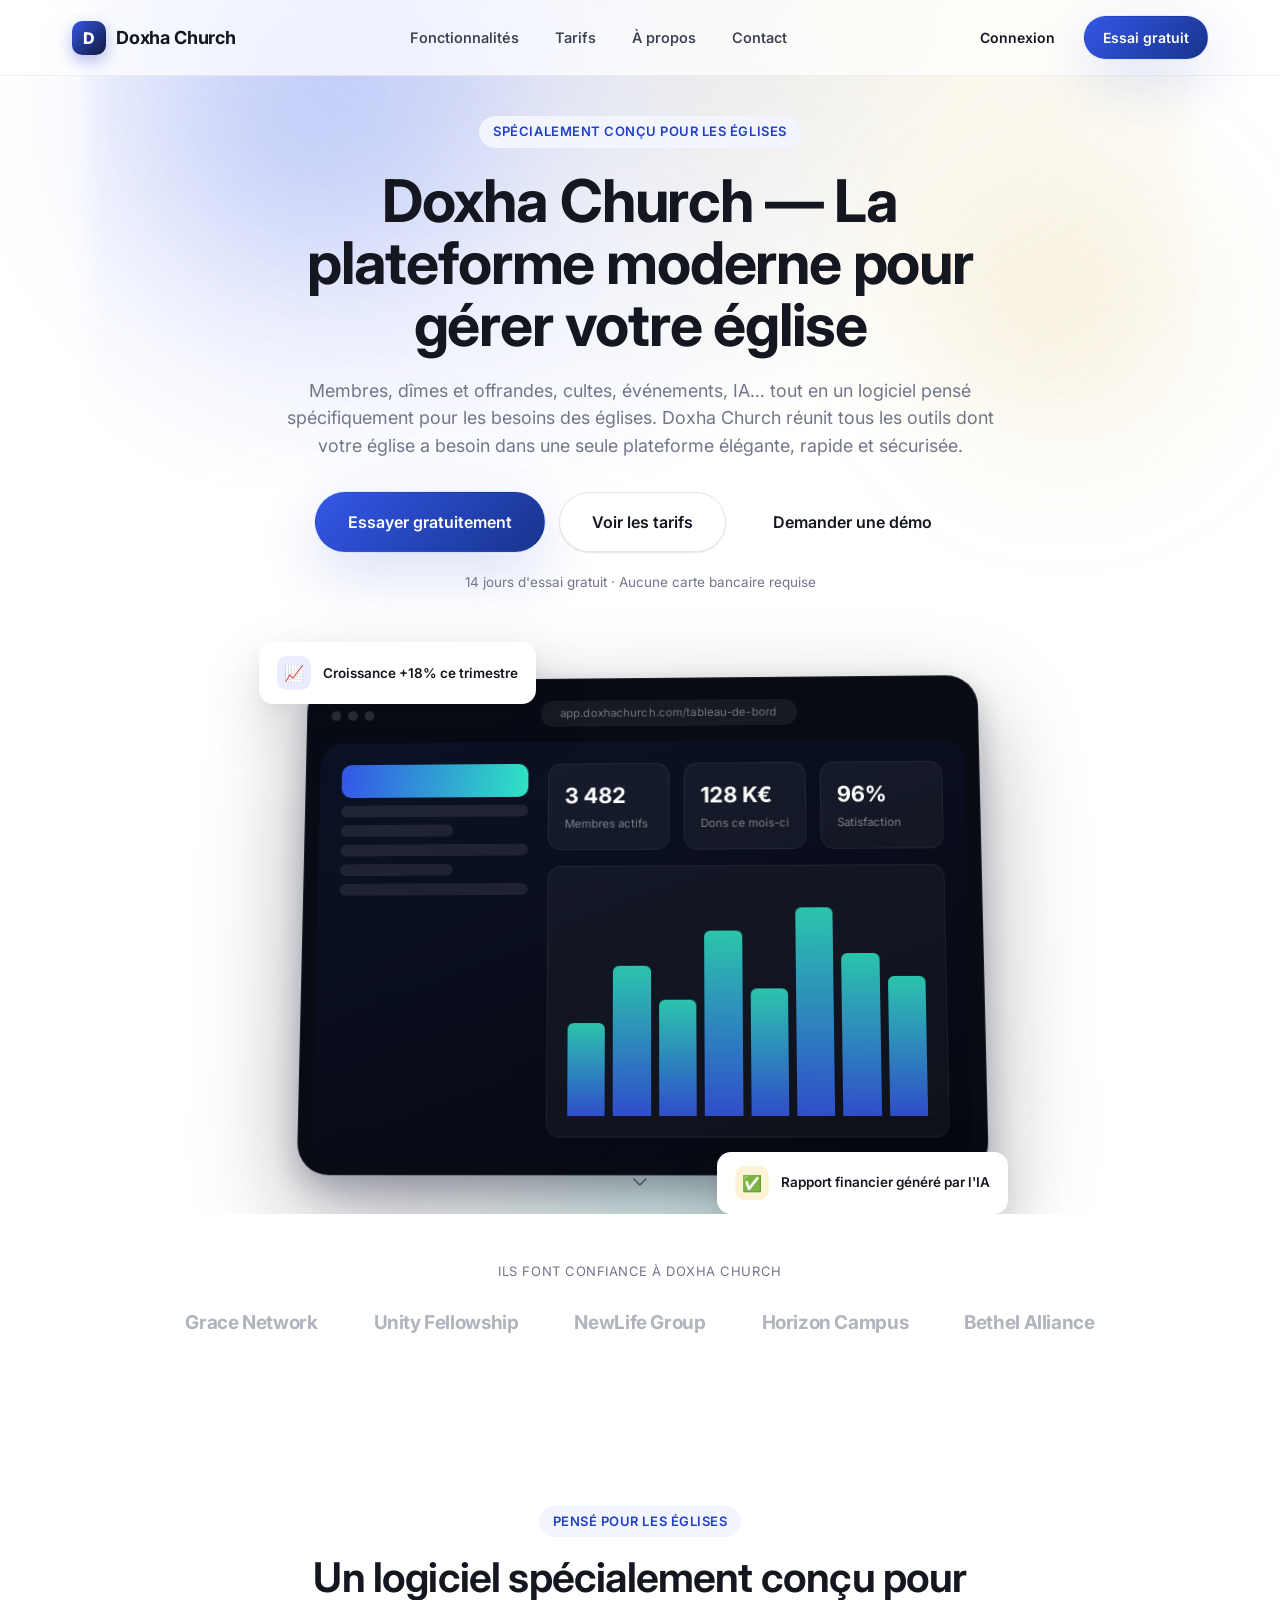
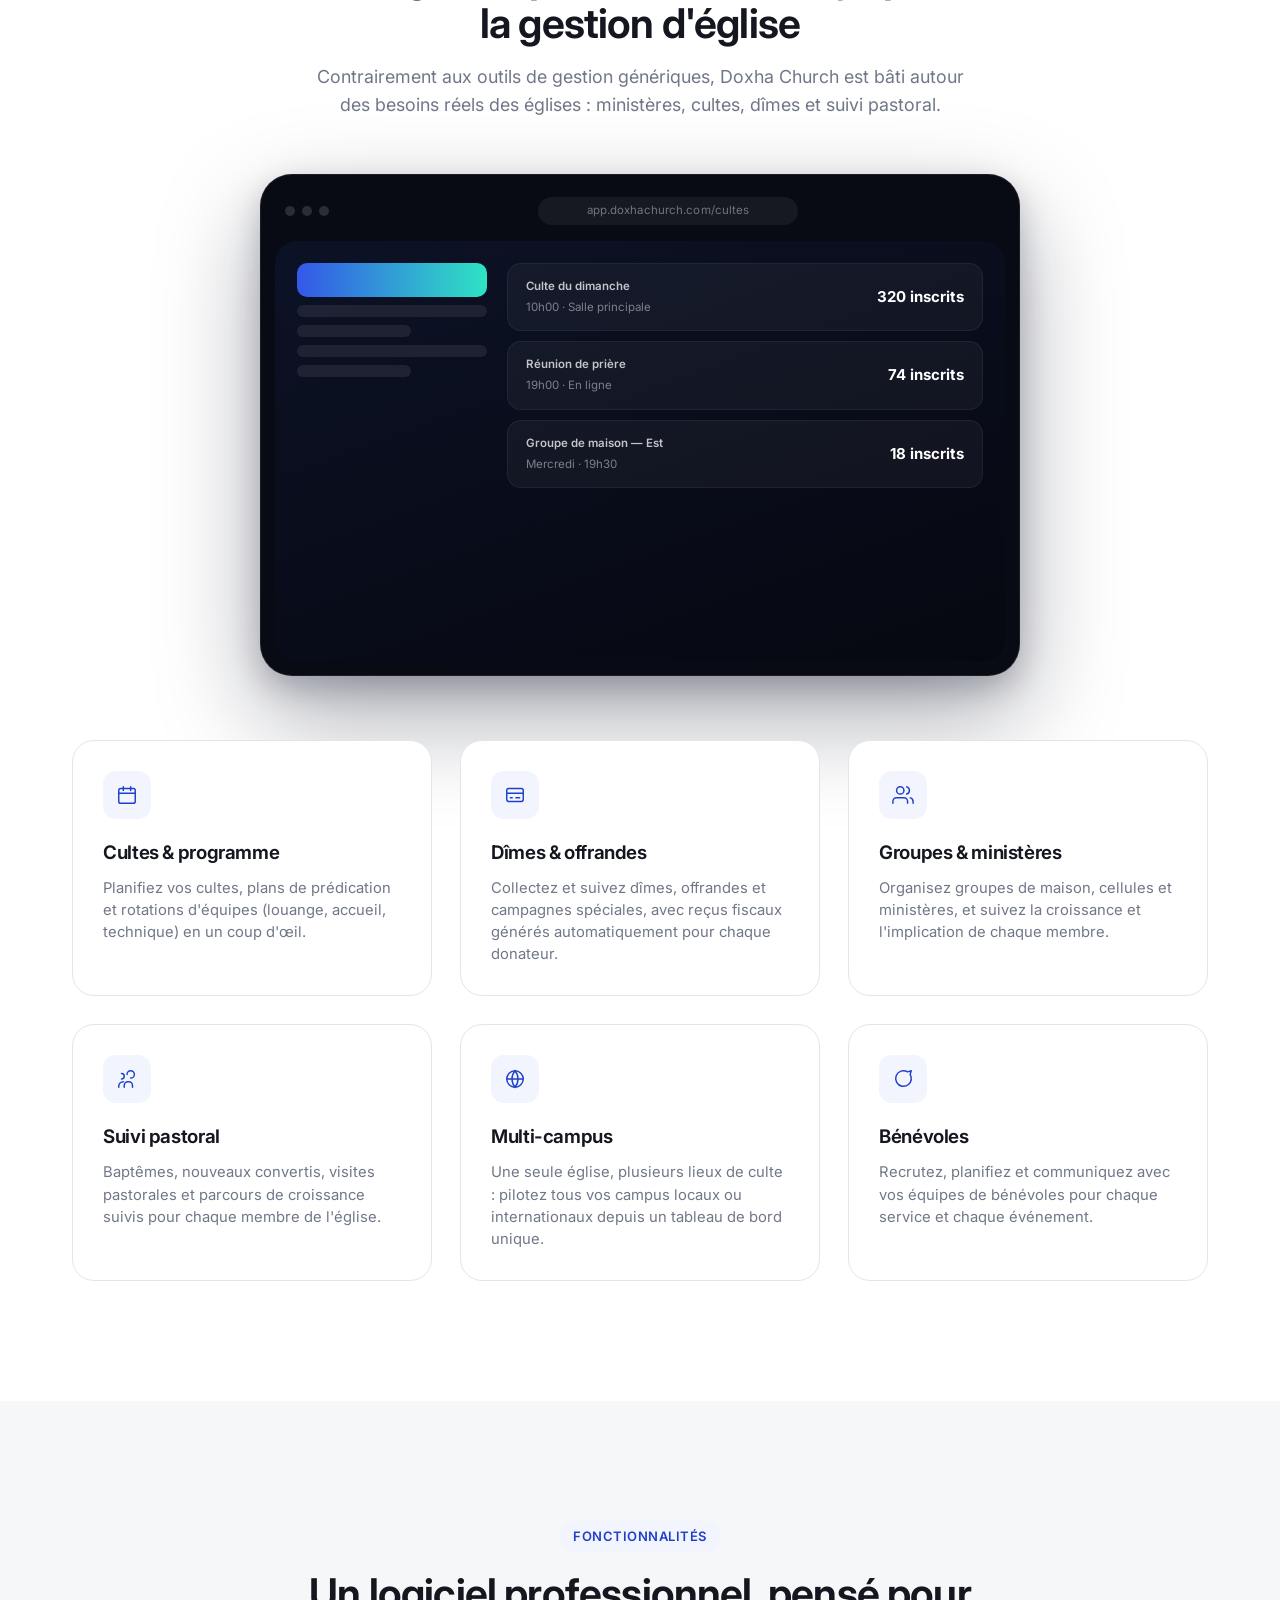
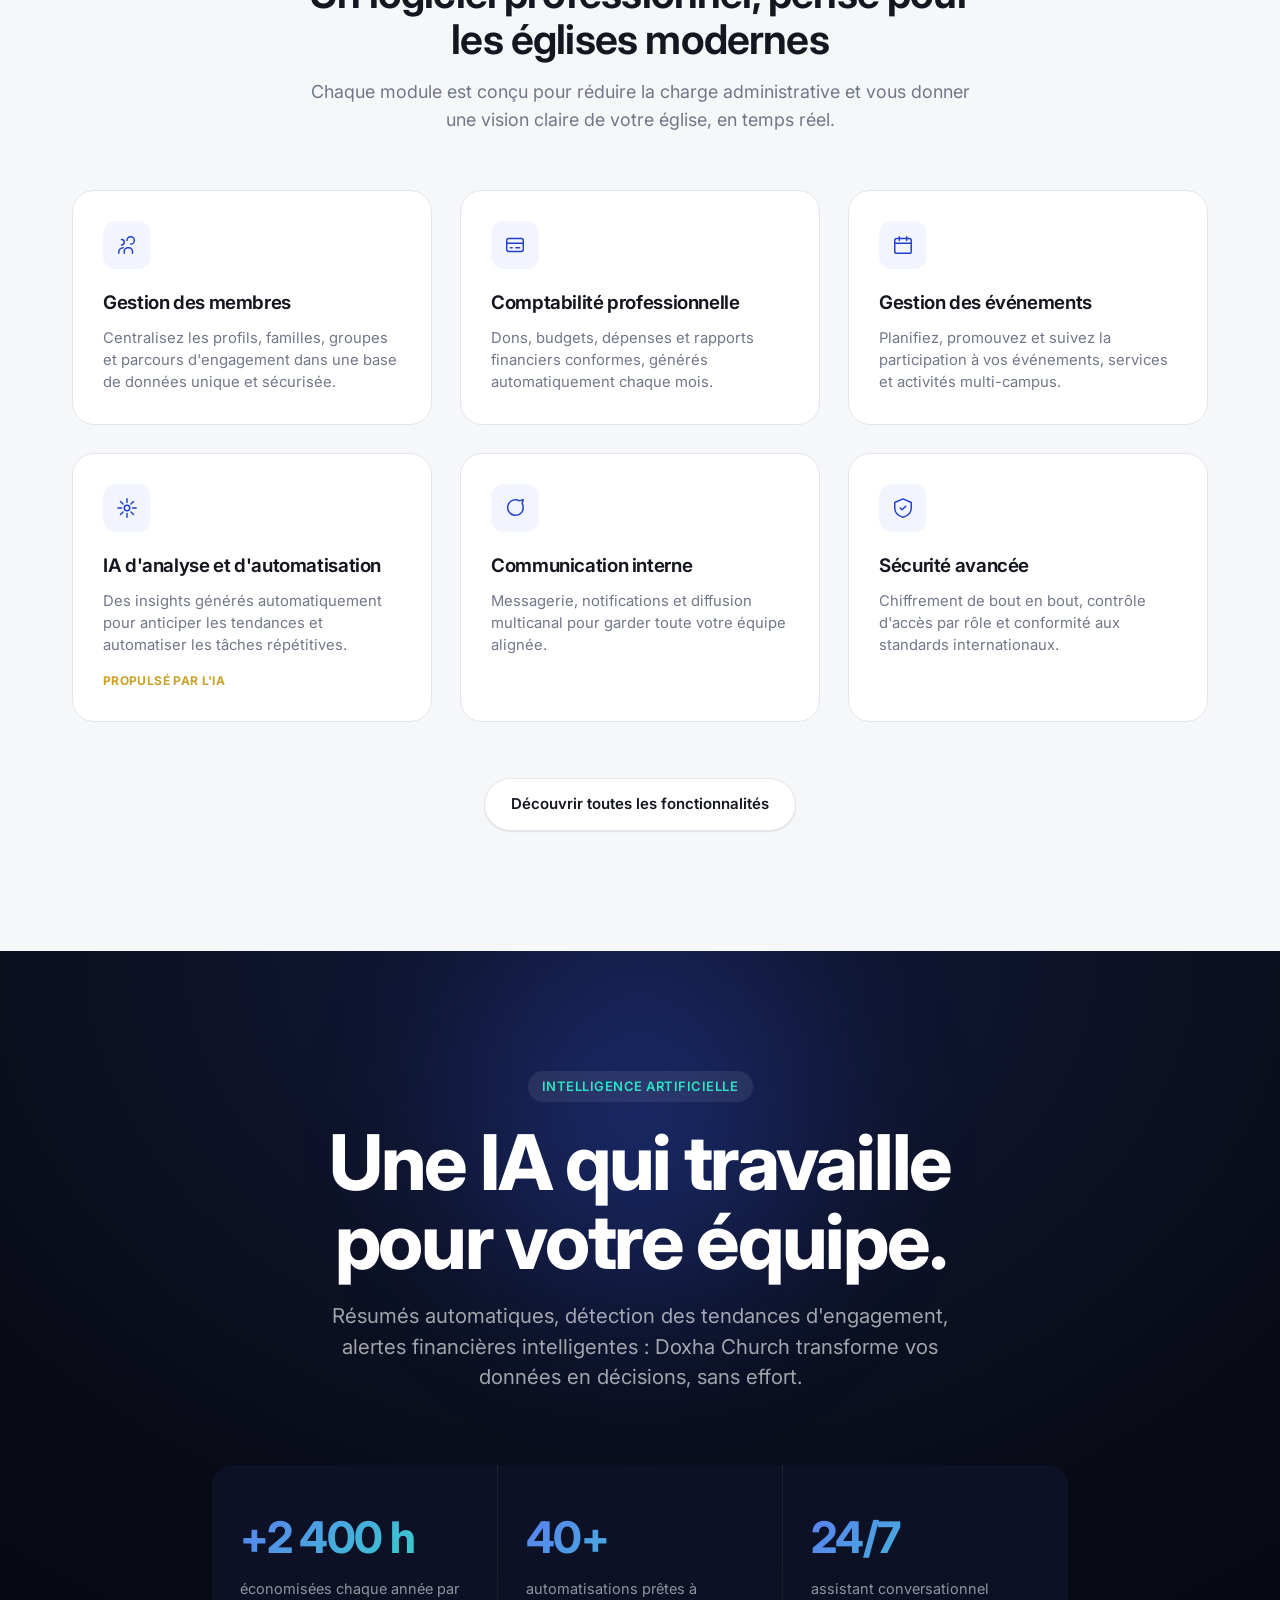
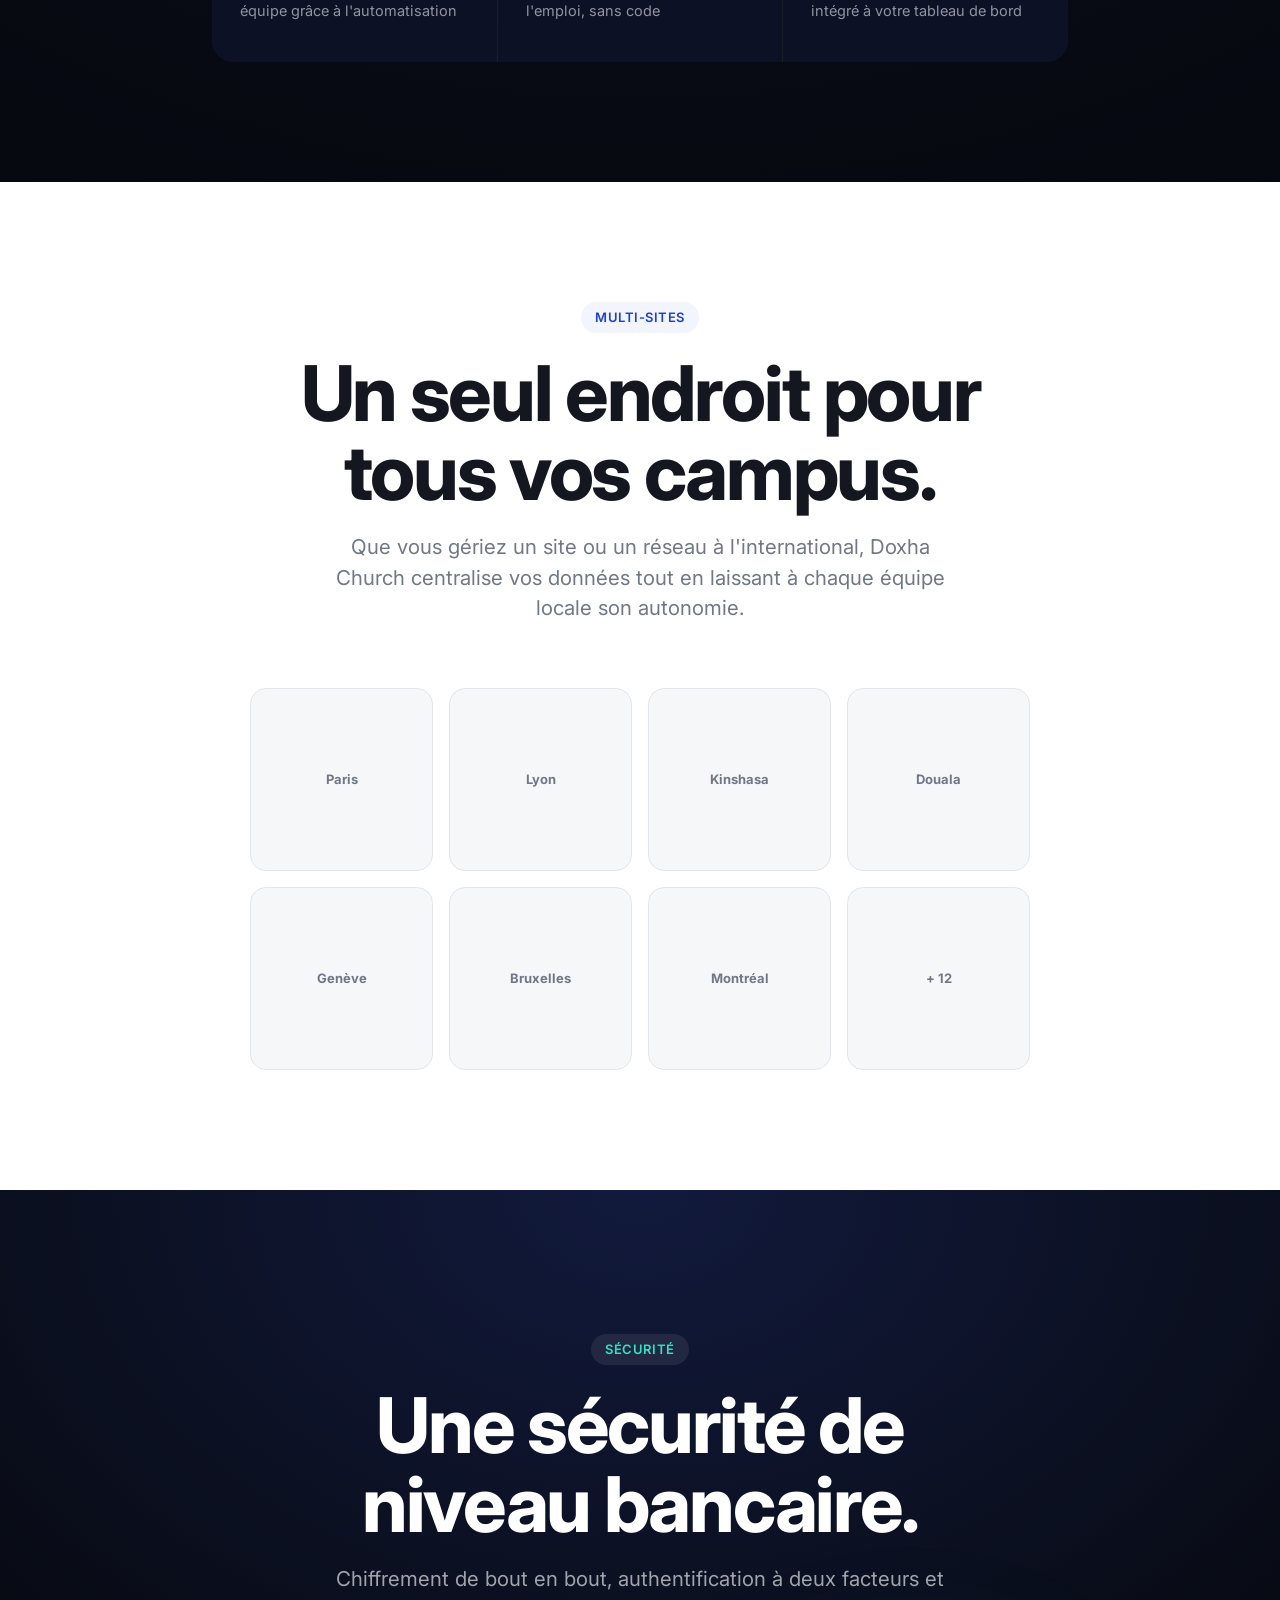
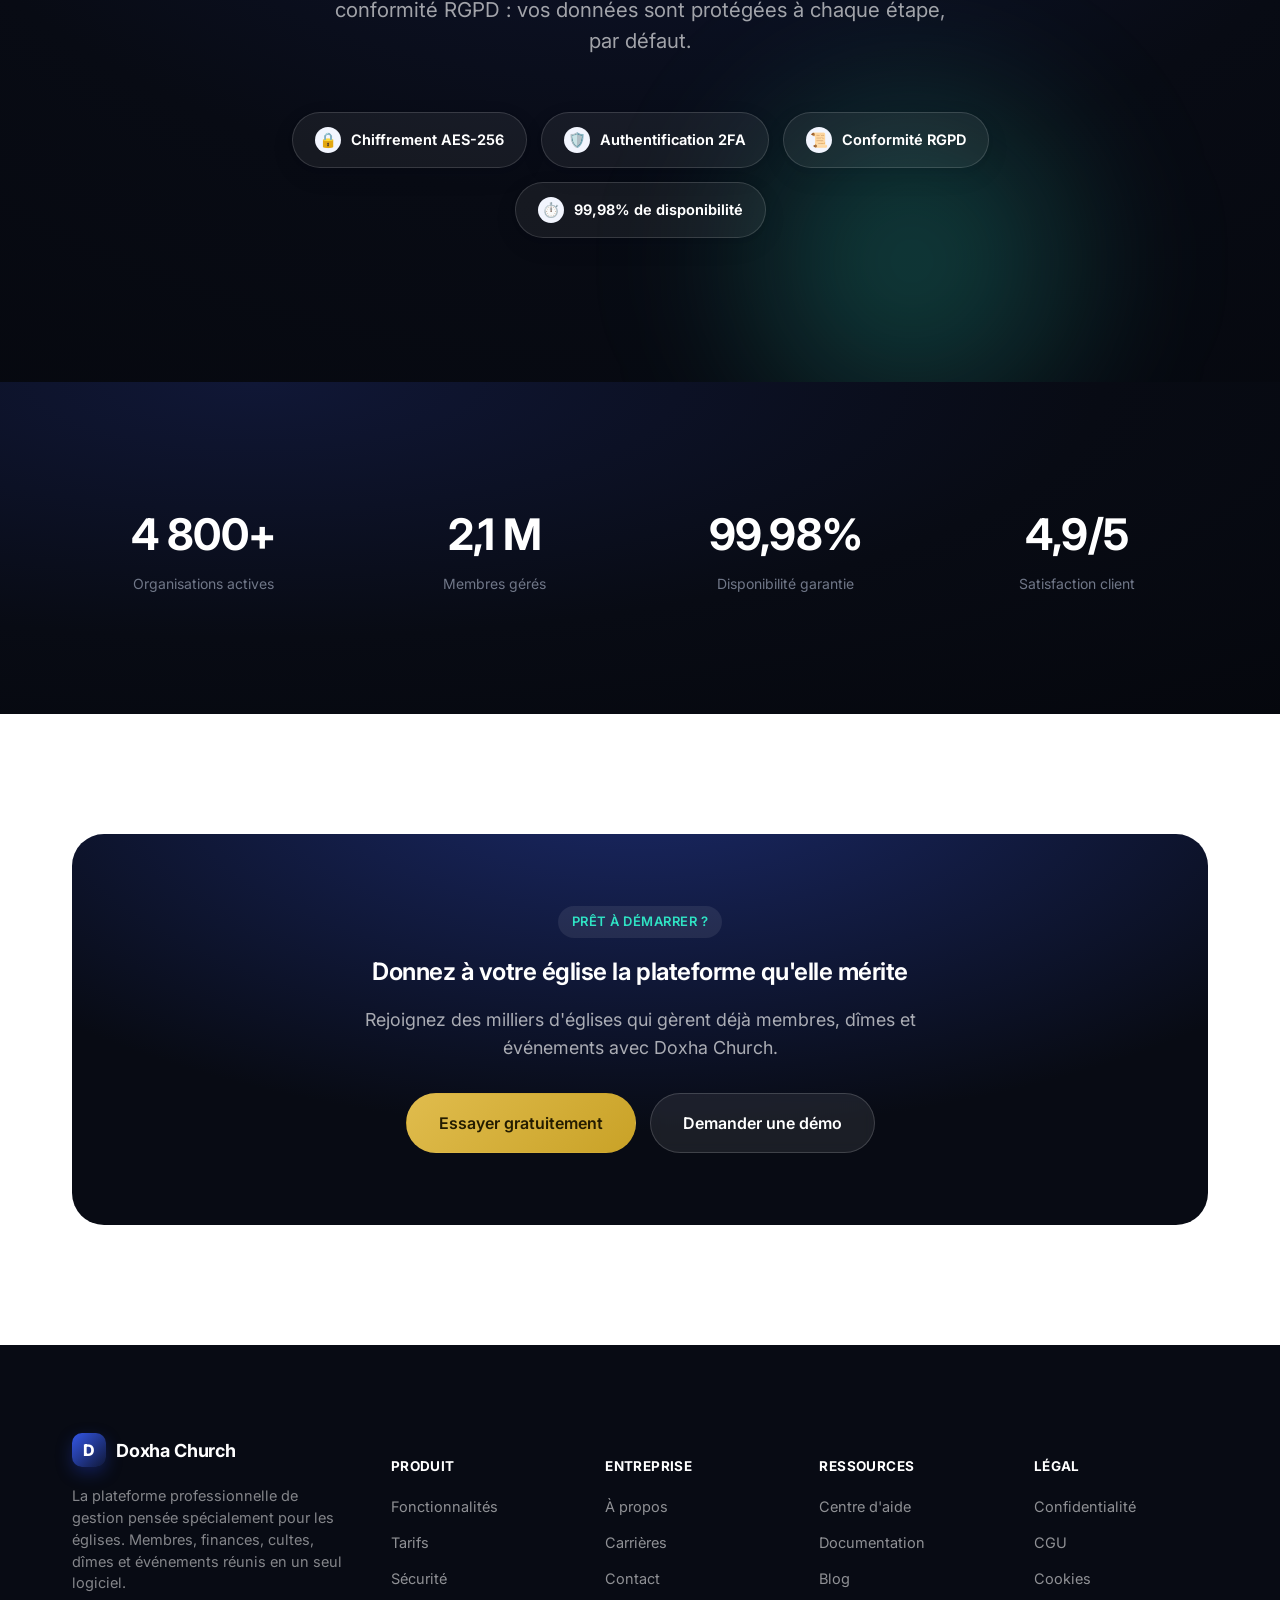
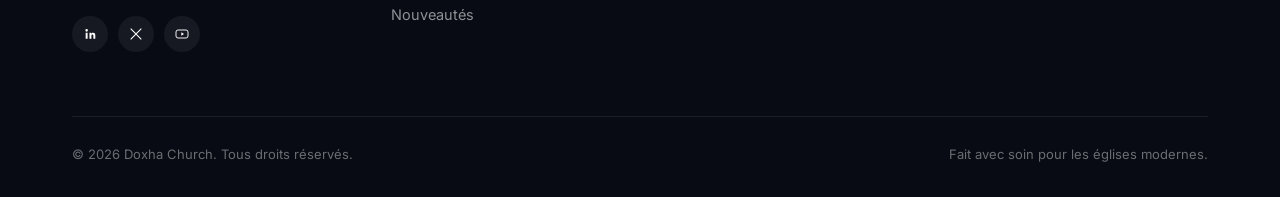
==== index.html @ 92c46ad6 "Renommer les formules et enrichir le site de captures d'écran produit - Tarifs : Pro/Business/Enterp" ====
<!DOCTYPE html>
<html lang="fr">
<head>
<meta charset="UTF-8">
<meta name="viewport" content="width=device-width, initial-scale=1.0">
<title>Doxha Church — Le logiciel spécialisé pour la gestion d'église</title>
<meta name="description" content="Doxha Church est le logiciel professionnel spécialement conçu pour la gestion des églises : membres, dîmes, cultes, événements et IA, réunis dans une seule plateforme moderne et sécurisée.">
<link rel="icon" href="assets/favicon.svg" type="image/svg+xml">
<link rel="preconnect" href="https://fonts.googleapis.com">
<link rel="preconnect" href="https://fonts.gstatic.com" crossorigin>
<link href="https://fonts.googleapis.com/css2?family=Inter:wght@400;500;600;650;700;800&display=swap" rel="stylesheet">
<link rel="stylesheet" href="css/style.css">
</head>
<body>

<nav class="nav">
  <div class="container nav-inner">
    <a href="index.html" class="brand"><span class="brand-mark">D</span>Doxha Church</a>
    <div class="nav-links">
      <a href="fonctionnalites.html">Fonctionnalités</a>
      <a href="tarifs.html">Tarifs</a>
      <a href="a-propos.html">À propos</a>
      <a href="contact.html">Contact</a>
    </div>
    <div class="nav-actions">
      <a href="connexion.html" class="btn btn-ghost btn-sm">Connexion</a>
      <a href="inscription.html" class="btn btn-primary btn-sm">Essai gratuit</a>
      <button class="nav-toggle" aria-label="Ouvrir le menu" aria-expanded="false">
        <svg width="18" height="14" viewBox="0 0 18 14" fill="none"><path d="M0 1H18M0 7H18M0 13H18" stroke="#14171f" stroke-width="1.6"/></svg>
      </button>
    </div>
  </div>
  <div class="mobile-menu">
    <a href="fonctionnalites.html">Fonctionnalités</a>
    <a href="tarifs.html">Tarifs</a>
    <a href="a-propos.html">À propos</a>
    <a href="contact.html">Contact</a>
    <div class="btn-row">
      <a href="connexion.html" class="btn btn-secondary btn-block">Connexion</a>
      <a href="inscription.html" class="btn btn-primary btn-block">Essai gratuit</a>
    </div>
  </div>
</nav>

<header class="hero hero-cinematic">
  <div class="blob-field">
    <div class="blob blob-blue" style="width:520px; height:520px; top:-12%; left:4%;"></div>
    <div class="blob blob-gold" style="width:380px; height:380px; top:10%; right:2%;"></div>
    <div class="blob blob-teal" style="width:420px; height:420px; bottom:-14%; left:38%;"></div>
  </div>
  <div class="container hero-content">
    <span class="eyebrow reveal in-view">Spécialement conçu pour les églises</span>
    <h1 class="h1 reveal in-view">Doxha Church — La plateforme moderne pour gérer votre église</h1>
    <p class="lede reveal in-view">Membres, dîmes et offrandes, cultes, événements, IA… tout en un logiciel pensé spécifiquement pour les besoins des églises. Doxha Church réunit tous les outils dont votre église a besoin dans une seule plateforme élégante, rapide et sécurisée.</p>
    <div class="btn-row reveal in-view">
      <a href="inscription.html" class="btn btn-primary btn-lg">Essayer gratuitement</a>
      <a href="tarifs.html" class="btn btn-secondary btn-lg">Voir les tarifs</a>
      <a href="contact.html" class="btn btn-ghost btn-lg">Demander une démo</a>
    </div>
    <p class="hero-note reveal in-view">14 jours d'essai gratuit · Aucune carte bancaire requise</p>
  </div>

  <div class="container">
    <div class="mockup-stage reveal">
      <div class="mockup-window">
        <div class="mockup-bar">
          <div class="mockup-dots"><span class="mockup-dot"></span><span class="mockup-dot"></span><span class="mockup-dot"></span></div>
          <div class="mockup-url">app.doxhachurch.com/tableau-de-bord</div>
        </div>
        <div class="mockup-screen">
          <div class="mockup-side">
            <div class="mockup-pill active"></div>
            <div class="mockup-pill"></div>
            <div class="mockup-pill short"></div>
            <div class="mockup-pill"></div>
            <div class="mockup-pill short"></div>
            <div class="mockup-pill"></div>
          </div>
          <div class="mockup-main">
            <div class="mockup-row">
              <div class="mockup-card"><div class="num">3 482</div><div class="lbl">Membres actifs</div></div>
              <div class="mockup-card"><div class="num">128 K€</div><div class="lbl">Dons ce mois-ci</div></div>
              <div class="mockup-card"><div class="num">96%</div><div class="lbl">Satisfaction</div></div>
            </div>
            <div class="mockup-chart">
              <span style="height:40%"></span><span style="height:65%"></span><span style="height:50%"></span>
              <span style="height:80%"></span><span style="height:55%"></span><span style="height:90%"></span>
              <span style="height:70%"></span><span style="height:60%"></span>
            </div>
          </div>
        </div>
      </div>
      <div class="float-card c1">
        <span class="dot-ico">📈</span> Croissance +18% ce trimestre
      </div>
      <div class="float-card c2">
        <span class="dot-ico">✅</span> Rapport financier généré par l'IA
      </div>
    </div>
  </div>
  <div class="hero-scroll-cue">
    <span>Découvrir</span>
    <svg width="14" height="8" viewBox="0 0 14 8" fill="none"><path d="M1 1l6 6 6-6" stroke="currentColor" stroke-width="1.6" stroke-linecap="round" stroke-linejoin="round"/></svg>
  </div>
</header>

<section class="logo-strip">
  <div class="container">
    <p>Ils font confiance à Doxha Church</p>
    <div class="logo-row">
      <span>Grace Network</span>
      <span>Unity Fellowship</span>
      <span>NewLife Group</span>
      <span>Horizon Campus</span>
      <span>Bethel Alliance</span>
    </div>
  </div>
</section>

<section class="section-pad">
  <div class="container">
    <div class="section-head reveal">
      <span class="eyebrow">Pensé pour les églises</span>
      <h2 class="h2">Un logiciel spécialement conçu pour la gestion d'église</h2>
      <p class="lede">Contrairement aux outils de gestion génériques, Doxha Church est bâti autour des besoins réels des églises : ministères, cultes, dîmes et suivi pastoral.</p>
    </div>

    <div class="mockup-window reveal" style="max-width:760px; margin:0 auto 64px; transform:none;">
      <div class="mockup-bar">
        <div class="mockup-dots"><span class="mockup-dot"></span><span class="mockup-dot"></span><span class="mockup-dot"></span></div>
        <div class="mockup-url">app.doxhachurch.com/cultes</div>
      </div>
      <div class="mockup-screen">
        <div class="mockup-side">
          <div class="mockup-pill active"></div>
          <div class="mockup-pill"></div>
          <div class="mockup-pill short"></div>
          <div class="mockup-pill"></div>
          <div class="mockup-pill short"></div>
        </div>
        <div class="mockup-main" style="gap:10px;">
          <div class="mockup-card" style="display:flex; align-items:center; justify-content:space-between; padding:14px 18px;">
            <div>
              <div class="lbl" style="margin:0 0 4px; color:rgba(255,255,255,0.75); font-weight:600;">Culte du dimanche</div>
              <div class="lbl" style="margin:0;">10h00 · Salle principale</div>
            </div>
            <div class="num" style="font-size:15px;">320 inscrits</div>
          </div>
          <div class="mockup-card" style="display:flex; align-items:center; justify-content:space-between; padding:14px 18px;">
            <div>
              <div class="lbl" style="margin:0 0 4px; color:rgba(255,255,255,0.75); font-weight:600;">Réunion de prière</div>
              <div class="lbl" style="margin:0;">19h00 · En ligne</div>
            </div>
            <div class="num" style="font-size:15px;">74 inscrits</div>
          </div>
          <div class="mockup-card" style="display:flex; align-items:center; justify-content:space-between; padding:14px 18px;">
            <div>
              <div class="lbl" style="margin:0 0 4px; color:rgba(255,255,255,0.75); font-weight:600;">Groupe de maison — Est</div>
              <div class="lbl" style="margin:0;">Mercredi · 19h30</div>
            </div>
            <div class="num" style="font-size:15px;">18 inscrits</div>
          </div>
        </div>
      </div>
    </div>

    <div class="grid grid-3">
      <div class="feature-card reveal">
        <div class="feature-icon"><svg width="22" height="22" viewBox="0 0 24 24" fill="none"><rect x="3" y="5" width="18" height="16" rx="2" stroke="currentColor" stroke-width="1.6"/><path d="M8 3v4M16 3v4M3 10h18" stroke="currentColor" stroke-width="1.6" stroke-linecap="round"/></svg></div>
        <h3>Cultes & programme</h3>
        <p>Planifiez vos cultes, plans de prédication et rotations d'équipes (louange, accueil, technique) en un coup d'œil.</p>
      </div>
      <div class="feature-card reveal">
        <div class="feature-icon"><svg width="22" height="22" viewBox="0 0 24 24" fill="none"><path d="M3 10h18M7 15h2m4 0h4M5 5h14a2 2 0 0 1 2 2v10a2 2 0 0 1-2 2H5a2 2 0 0 1-2-2V7a2 2 0 0 1 2-2Z" stroke="currentColor" stroke-width="1.6" stroke-linecap="round" stroke-linejoin="round"/></svg></div>
        <h3>Dîmes & offrandes</h3>
        <p>Collectez et suivez dîmes, offrandes et campagnes spéciales, avec reçus fiscaux générés automatiquement pour chaque donateur.</p>
      </div>
      <div class="feature-card reveal">
        <div class="feature-icon"><svg width="22" height="22" viewBox="0 0 24 24" fill="none"><path d="M17 21v-2a4 4 0 0 0-4-4H5a4 4 0 0 0-4 4v2M9 11a4 4 0 1 0 0-8 4 4 0 0 0 0 8ZM23 21v-2a4 4 0 0 0-3-3.87M16 3.13a4 4 0 0 1 0 7.75" stroke="currentColor" stroke-width="1.6" stroke-linecap="round"/></svg></div>
        <h3>Groupes & ministères</h3>
        <p>Organisez groupes de maison, cellules et ministères, et suivez la croissance et l'implication de chaque membre.</p>
      </div>
      <div class="feature-card reveal">
        <div class="feature-icon"><svg width="22" height="22" viewBox="0 0 24 24" fill="none"><path d="M16 11a4 4 0 1 0-4-4M9 21v-2a4 4 0 0 1 4-4h1a4 4 0 0 1 4 4v2M3 21v-1a5 5 0 0 1 5-5M6 12a3 3 0 1 0 0-6" stroke="currentColor" stroke-width="1.6" stroke-linecap="round"/></svg></div>
        <h3>Suivi pastoral</h3>
        <p>Baptêmes, nouveaux convertis, visites pastorales et parcours de croissance suivis pour chaque membre de l'église.</p>
      </div>
      <div class="feature-card reveal">
        <div class="feature-icon"><svg width="22" height="22" viewBox="0 0 24 24" fill="none"><circle cx="12" cy="12" r="9" stroke="currentColor" stroke-width="1.6"/><path d="M3 12h18M12 3a14 14 0 0 1 0 18 14 14 0 0 1 0-18Z" stroke="currentColor" stroke-width="1.6"/></svg></div>
        <h3>Multi-campus</h3>
        <p>Une seule église, plusieurs lieux de culte : pilotez tous vos campus locaux ou internationaux depuis un tableau de bord unique.</p>
      </div>
      <div class="feature-card reveal">
        <div class="feature-icon"><svg width="22" height="22" viewBox="0 0 24 24" fill="none"><path d="M21 11.5a8.5 8.5 0 1 1-4.08-7.26L21 3l-1.24 4.08A8.46 8.46 0 0 1 21 11.5Z" stroke="currentColor" stroke-width="1.6" stroke-linejoin="round"/></svg></div>
        <h3>Bénévoles</h3>
        <p>Recrutez, planifiez et communiquez avec vos équipes de bénévoles pour chaque service et chaque événement.</p>
      </div>
    </div>
  </div>
</section>

<section class="section-pad bg-alt">
  <div class="container">
    <div class="section-head reveal">
      <span class="eyebrow">Fonctionnalités</span>
      <h2 class="h2">Un logiciel professionnel, pensé pour les églises modernes</h2>
      <p class="lede">Chaque module est conçu pour réduire la charge administrative et vous donner une vision claire de votre église, en temps réel.</p>
    </div>
    <div class="grid grid-3">
      <div class="feature-card reveal">
        <div class="feature-icon">
          <svg width="22" height="22" viewBox="0 0 24 24" fill="none"><path d="M16 11a4 4 0 1 0-4-4M9 21v-2a4 4 0 0 1 4-4h1a4 4 0 0 1 4 4v2M3 21v-1a5 5 0 0 1 5-5M6 12a3 3 0 1 0 0-6" stroke="currentColor" stroke-width="1.6" stroke-linecap="round"/></svg>
        </div>
        <h3>Gestion des membres</h3>
        <p>Centralisez les profils, familles, groupes et parcours d'engagement dans une base de données unique et sécurisée.</p>
      </div>
      <div class="feature-card reveal">
        <div class="feature-icon">
          <svg width="22" height="22" viewBox="0 0 24 24" fill="none"><path d="M3 10h18M7 15h2m4 0h4M5 5h14a2 2 0 0 1 2 2v10a2 2 0 0 1-2 2H5a2 2 0 0 1-2-2V7a2 2 0 0 1 2-2Z" stroke="currentColor" stroke-width="1.6" stroke-linecap="round" stroke-linejoin="round"/></svg>
        </div>
        <h3>Comptabilité professionnelle</h3>
        <p>Dons, budgets, dépenses et rapports financiers conformes, générés automatiquement chaque mois.</p>
      </div>
      <div class="feature-card reveal">
        <div class="feature-icon">
          <svg width="22" height="22" viewBox="0 0 24 24" fill="none"><rect x="3" y="5" width="18" height="16" rx="2" stroke="currentColor" stroke-width="1.6"/><path d="M8 3v4M16 3v4M3 10h18" stroke="currentColor" stroke-width="1.6" stroke-linecap="round"/></svg>
        </div>
        <h3>Gestion des événements</h3>
        <p>Planifiez, promouvez et suivez la participation à vos événements, services et activités multi-campus.</p>
      </div>
      <div class="feature-card reveal">
        <div class="feature-icon">
          <svg width="22" height="22" viewBox="0 0 24 24" fill="none"><path d="M12 2v4M12 18v4M4.9 4.9l2.8 2.8M16.3 16.3l2.8 2.8M2 12h4M18 12h4M4.9 19.1l2.8-2.8M16.3 7.7l2.8-2.8" stroke="currentColor" stroke-width="1.6" stroke-linecap="round"/><circle cx="12" cy="12" r="3" stroke="currentColor" stroke-width="1.6"/></svg>
        </div>
        <h3>IA d'analyse et d'automatisation</h3>
        <p>Des insights générés automatiquement pour anticiper les tendances et automatiser les tâches répétitives.</p>
        <span class="tag">Propulsé par l'IA</span>
      </div>
      <div class="feature-card reveal">
        <div class="feature-icon">
          <svg width="22" height="22" viewBox="0 0 24 24" fill="none"><path d="M21 11.5a8.5 8.5 0 1 1-4.08-7.26L21 3l-1.24 4.08A8.46 8.46 0 0 1 21 11.5Z" stroke="currentColor" stroke-width="1.6" stroke-linejoin="round"/></svg>
        </div>
        <h3>Communication interne</h3>
        <p>Messagerie, notifications et diffusion multicanal pour garder toute votre équipe alignée.</p>
      </div>
      <div class="feature-card reveal">
        <div class="feature-icon">
          <svg width="22" height="22" viewBox="0 0 24 24" fill="none"><path d="M12 2 3 6v6c0 5 3.8 8.7 9 10 5.2-1.3 9-5 9-10V6l-9-4Z" stroke="currentColor" stroke-width="1.6" stroke-linejoin="round"/><path d="m9 12 2 2 4-4" stroke="currentColor" stroke-width="1.6" stroke-linecap="round" stroke-linejoin="round"/></svg>
        </div>
        <h3>Sécurité avancée</h3>
        <p>Chiffrement de bout en bout, contrôle d'accès par rôle et conformité aux standards internationaux.</p>
      </div>
    </div>
    <div class="text-center mt-56 reveal">
      <a href="fonctionnalites.html" class="btn btn-secondary">Découvrir toutes les fonctionnalités</a>
    </div>
  </div>
</section>

<section class="chapter chapter-dark">
  <div class="chapter-glow" style="width:520px; height:520px; top:-10%; left:50%; transform:translateX(-50%); background:radial-gradient(circle, rgba(52,87,232,0.35), transparent 70%);"></div>
  <div class="container chapter-inner reveal">
    <span class="eyebrow chapter-eyebrow">Intelligence artificielle</span>
    <h2 class="chapter-title">Une IA qui travaille<br>pour votre équipe.</h2>
    <p class="chapter-sub">Résumés automatiques, détection des tendances d'engagement, alertes financières intelligentes : Doxha Church transforme vos données en décisions, sans effort.</p>
    <div class="chapter-specs">
      <div class="chapter-spec">
        <div class="spec-num">+2 400 h</div>
        <div class="spec-lbl">économisées chaque année par équipe grâce à l'automatisation</div>
      </div>
      <div class="chapter-spec">
        <div class="spec-num">40+</div>
        <div class="spec-lbl">automatisations prêtes à l'emploi, sans code</div>
      </div>
      <div class="chapter-spec">
        <div class="spec-num">24/7</div>
        <div class="spec-lbl">assistant conversationnel intégré à votre tableau de bord</div>
      </div>
    </div>
  </div>
</section>

<section class="chapter chapter-light">
  <div class="container chapter-inner reveal">
    <span class="eyebrow chapter-eyebrow">Multi-sites</span>
    <h2 class="chapter-title">Un seul endroit pour tous vos campus.</h2>
    <p class="chapter-sub">Que vous gériez un site ou un réseau à l'international, Doxha Church centralise vos données tout en laissant à chaque équipe locale son autonomie.</p>
    <div class="campus-grid">
      <div class="campus-tile live">Paris</div>
      <div class="campus-tile">Lyon</div>
      <div class="campus-tile">Kinshasa</div>
      <div class="campus-tile">Douala</div>
      <div class="campus-tile">Genève</div>
      <div class="campus-tile live">Bruxelles</div>
      <div class="campus-tile">Montréal</div>
      <div class="campus-tile">+ 12</div>
    </div>
  </div>
</section>

<section class="chapter chapter-dark">
  <div class="chapter-glow" style="width:480px; height:480px; bottom:-15%; right:10%; background:radial-gradient(circle, rgba(47,227,196,0.28), transparent 70%);"></div>
  <div class="container chapter-inner reveal">
    <span class="eyebrow chapter-eyebrow">Sécurité</span>
    <h2 class="chapter-title">Une sécurité de niveau bancaire.</h2>
    <p class="chapter-sub">Chiffrement de bout en bout, authentification à deux facteurs et conformité RGPD : vos données sont protégées à chaque étape, par défaut.</p>
    <div class="chapter-badges">
      <span class="chapter-badge" style="background:rgba(255,255,255,0.06); border-color:rgba(255,255,255,0.14); color:var(--white);"><span class="ico">🔒</span> Chiffrement AES-256</span>
      <span class="chapter-badge" style="background:rgba(255,255,255,0.06); border-color:rgba(255,255,255,0.14); color:var(--white);"><span class="ico">🛡️</span> Authentification 2FA</span>
      <span class="chapter-badge" style="background:rgba(255,255,255,0.06); border-color:rgba(255,255,255,0.14); color:var(--white);"><span class="ico">📜</span> Conformité RGPD</span>
      <span class="chapter-badge" style="background:rgba(255,255,255,0.06); border-color:rgba(255,255,255,0.14); color:var(--white);"><span class="ico">⏱️</span> 99,98% de disponibilité</span>
    </div>
  </div>
</section>

<section class="section-pad bg-dark">
  <div class="container">
    <div class="grid grid-4">
      <div class="stat-item reveal"><div class="num">4 800+</div><div class="lbl">Organisations actives</div></div>
      <div class="stat-item reveal"><div class="num">2,1 M</div><div class="lbl">Membres gérés</div></div>
      <div class="stat-item reveal"><div class="num">99,98%</div><div class="lbl">Disponibilité garantie</div></div>
      <div class="stat-item reveal"><div class="num">4,9/5</div><div class="lbl">Satisfaction client</div></div>
    </div>
  </div>
</section>

<section class="section-pad">
  <div class="container">
    <div class="cta-banner reveal">
      <span class="eyebrow" style="background:rgba(255,255,255,0.08); color:var(--teal-400);">Prêt à démarrer ?</span>
      <h2 class="mt-16">Donnez à votre église la plateforme qu'elle mérite</h2>
      <p class="lede">Rejoignez des milliers d'églises qui gèrent déjà membres, dîmes et événements avec Doxha Church.</p>
      <div class="btn-row">
        <a href="inscription.html" class="btn btn-gold btn-lg">Essayer gratuitement</a>
        <a href="contact.html" class="btn btn-on-dark btn-lg">Demander une démo</a>
      </div>
    </div>
  </div>
</section>

<footer class="footer">
  <div class="container">
    <div class="footer-top">
      <div class="footer-about">
        <a href="index.html" class="brand"><span class="brand-mark">D</span>Doxha Church</a>
        <p>La plateforme professionnelle de gestion pensée spécialement pour les églises. Membres, finances, cultes, dîmes et événements réunis en un seul logiciel.</p>
        <div class="social-icons">
          <a href="#" aria-label="LinkedIn"><svg width="16" height="16" viewBox="0 0 24 24" fill="none"><path d="M4 4h16v16H4z" opacity="0"/><path d="M6.94 8.5a1.94 1.94 0 1 0 0-3.88 1.94 1.94 0 0 0 0 3.88ZM5.5 10.25h2.9V19h-2.9v-8.75ZM10.9 10.25h2.78v1.2h.04c.39-.72 1.33-1.48 2.75-1.48 2.94 0 3.48 1.9 3.48 4.36V19h-2.9v-4.13c0-.98-.02-2.24-1.36-2.24-1.37 0-1.58 1.06-1.58 2.17V19h-2.9v-8.75Z" fill="white"/></svg></a>
          <a href="#" aria-label="X / Twitter"><svg width="16" height="16" viewBox="0 0 24 24" fill="none"><path d="M4 4l16 16M20 4 4 20" stroke="white" stroke-width="1.6"/></svg></a>
          <a href="#" aria-label="YouTube"><svg width="16" height="16" viewBox="0 0 24 24" fill="none"><rect x="3" y="6" width="18" height="12" rx="3" stroke="white" stroke-width="1.4"/><path d="M11 9.5v5l4-2.5-4-2.5Z" fill="white"/></svg></a>
        </div>
      </div>
      <div class="footer-col">
        <h5>Produit</h5>
        <ul>
          <li><a href="fonctionnalites.html">Fonctionnalités</a></li>
          <li><a href="tarifs.html">Tarifs</a></li>
          <li><a href="fonctionnalites.html#securite">Sécurité</a></li>
          <li><a href="index.html">Nouveautés</a></li>
        </ul>
      </div>
      <div class="footer-col">
        <h5>Entreprise</h5>
        <ul>
          <li><a href="a-propos.html">À propos</a></li>
          <li><a href="a-propos.html#carrieres">Carrières</a></li>
          <li><a href="contact.html">Contact</a></li>
        </ul>
      </div>
      <div class="footer-col">
        <h5>Ressources</h5>
        <ul>
          <li><a href="contact.html">Centre d'aide</a></li>
          <li><a href="#">Documentation</a></li>
          <li><a href="#">Blog</a></li>
        </ul>
      </div>
      <div class="footer-col">
        <h5>Légal</h5>
        <ul>
          <li><a href="#">Confidentialité</a></li>
          <li><a href="#">CGU</a></li>
          <li><a href="#">Cookies</a></li>
        </ul>
      </div>
    </div>
    <div class="footer-bottom">
      <span>© 2026 Doxha Church. Tous droits réservés.</span>
      <span>Fait avec soin pour les églises modernes.</span>
    </div>
  </div>
</footer>

<script src="js/main.js"></script>
</body>
</html>
---- css/style.css ----
/* =========================================================
   Doxha Church — Design System
   Style: premium / corporate tech (Apple, Stripe, Notion, Sage)
   ========================================================= */

:root {
  /* Neutrals */
  --white: #ffffff;
  --gray-25: #fbfbfd;
  --gray-50: #f6f7f9;
  --gray-100: #eef0f4;
  --gray-200: #e2e5eb;
  --gray-300: #cbd0da;
  --gray-400: #9aa1b1;
  --gray-500: #707788;
  --gray-600: #545c6e;
  --gray-700: #383f4f;
  --gray-800: #232838;
  --gray-900: #14171f;

  /* Brand */
  --navy-900: #080b14;
  --navy-800: #0d1120;
  --navy-700: #131a2e;
  --blue-700: #17348c;
  --blue-600: #2140c9;
  --blue-500: #3457e8;
  --blue-400: #5c7cf2;
  --blue-100: #e9edfd;
  --blue-50: #f2f5fe;
  --gold-500: #c9a227;
  --gold-400: #e0bc4d;
  --teal-400: #2fe3c4;

  /* Semantic */
  --bg: var(--white);
  --bg-alt: var(--gray-50);
  --bg-dark: var(--navy-900);
  --text: var(--gray-900);
  --text-muted: var(--gray-500);
  --text-inverse: var(--white);
  --border: var(--gray-200);
  --accent: var(--blue-600);
  --accent-soft: var(--blue-50);

  /* Radii */
  --r-sm: 8px;
  --r-md: 14px;
  --r-lg: 22px;
  --r-xl: 32px;
  --r-pill: 999px;

  /* Shadows */
  --shadow-sm: 0 1px 2px rgba(10, 14, 26, 0.06), 0 1px 1px rgba(10, 14, 26, 0.04);
  --shadow-md: 0 8px 24px rgba(10, 14, 26, 0.08), 0 2px 6px rgba(10, 14, 26, 0.04);
  --shadow-lg: 0 24px 64px rgba(10, 14, 26, 0.14), 0 8px 20px rgba(10, 14, 26, 0.06);
  --shadow-glow: 0 0 0 1px rgba(52, 87, 232, 0.08), 0 20px 60px rgba(33, 64, 201, 0.18);

  /* Type */
  --font: 'Inter', -apple-system, BlinkMacSystemFont, 'SF Pro Display', 'Segoe UI', Roboto, Helvetica, Arial, sans-serif;

  /* Layout */
  --container: 1200px;
  --nav-h: 76px;
}

/* ---------- Reset ---------- */
*, *::before, *::after { box-sizing: border-box; }
html { scroll-behavior: smooth; }
body {
  margin: 0;
  font-family: var(--font);
  color: var(--text);
  background: var(--bg);
  -webkit-font-smoothing: antialiased;
  -moz-osx-font-smoothing: grayscale;
  line-height: 1.5;
}
img, svg { display: block; max-width: 100%; }
a { color: inherit; text-decoration: none; }
ul { list-style: none; margin: 0; padding: 0; }
button { font-family: inherit; }
h1, h2, h3, h4, p, figure { margin: 0; }

::selection { background: var(--blue-100); color: var(--blue-700); }

/* ---------- Typography ---------- */
h1, h2, h3, h4 { letter-spacing: -0.02em; font-weight: 650; color: var(--text); }
.eyebrow {
  display: inline-flex;
  align-items: center;
  gap: 8px;
  font-size: 13px;
  font-weight: 600;
  letter-spacing: 0.04em;
  text-transform: uppercase;
  color: var(--accent);
  background: var(--accent-soft);
  padding: 6px 14px;
  border-radius: var(--r-pill);
}
.h1 { font-size: clamp(2.4rem, 4.6vw, 4.2rem); line-height: 1.06; font-weight: 700; }
.h2 { font-size: clamp(1.9rem, 3.2vw, 2.7rem); line-height: 1.12; }
.h3 { font-size: clamp(1.3rem, 1.6vw, 1.6rem); line-height: 1.25; }
.lede { font-size: clamp(1.05rem, 1.4vw, 1.25rem); color: var(--text-muted); line-height: 1.55; }
.section-head { max-width: 680px; margin: 0 auto 56px; text-align: center; }
.section-head.left { margin-left: 0; text-align: left; }
.section-head .eyebrow { margin-bottom: 18px; }
.section-head h2 { margin-bottom: 16px; }

/* ---------- Layout helpers ---------- */
.container { max-width: var(--container); margin: 0 auto; padding: 0 32px; }
section { position: relative; }
.section-pad { padding: 120px 0; }
.section-pad-sm { padding: 80px 0; }
.bg-alt { background: var(--bg-alt); }
.bg-dark {
  background: radial-gradient(120% 140% at 20% 0%, #101736 0%, var(--navy-900) 55%, #05070d 100%);
  color: var(--text-inverse);
}
.bg-dark .text-muted { color: rgba(255,255,255,0.6); }
.bg-dark h1, .bg-dark h2, .bg-dark h3, .bg-dark h4 { color: var(--white); }
.divider { height: 1px; background: var(--border); border: 0; }

.grid { display: grid; gap: 28px; }
.grid-2 { grid-template-columns: repeat(2, 1fr); }
.grid-3 { grid-template-columns: repeat(3, 1fr); }
.grid-4 { grid-template-columns: repeat(4, 1fr); }

/* ---------- Buttons ---------- */
.btn {
  display: inline-flex;
  align-items: center;
  justify-content: center;
  gap: 8px;
  padding: 14px 26px;
  border-radius: var(--r-pill);
  font-weight: 600;
  font-size: 15px;
  border: 1px solid transparent;
  cursor: pointer;
  transition: transform 0.18s ease, box-shadow 0.18s ease, background 0.18s ease, color 0.18s ease, border-color 0.18s ease;
  white-space: nowrap;
}
.btn:active { transform: translateY(1px) scale(0.99); }
.btn-primary {
  background: linear-gradient(135deg, var(--blue-500), var(--blue-700));
  color: var(--white);
  box-shadow: var(--shadow-glow);
}
.btn-primary:hover { box-shadow: 0 26px 70px rgba(33,64,201,0.28); transform: translateY(-1px); }
.btn-secondary {
  background: var(--white);
  color: var(--text);
  border-color: var(--border);
  box-shadow: var(--shadow-sm);
}
.btn-secondary:hover { border-color: var(--gray-400); transform: translateY(-1px); }
.btn-ghost { background: transparent; color: var(--text); }
.btn-ghost:hover { background: var(--gray-100); }
.btn-on-dark { background: rgba(255,255,255,0.08); color: var(--white); border-color: rgba(255,255,255,0.16); backdrop-filter: blur(6px); }
.btn-on-dark:hover { background: rgba(255,255,255,0.14); }
.btn-gold { background: linear-gradient(135deg, var(--gold-400), var(--gold-500)); color: #241c00; }
.btn-lg { padding: 17px 32px; font-size: 16px; }
.btn-block { width: 100%; }
.btn-sm { padding: 10px 18px; font-size: 14px; }

.btn-row { display: flex; gap: 14px; flex-wrap: wrap; align-items: center; }

/* ---------- Nav ---------- */
.nav {
  position: fixed;
  top: 0; left: 0; right: 0;
  z-index: 100;
  height: var(--nav-h);
  display: flex;
  align-items: center;
  background: rgba(255,255,255,0.72);
  backdrop-filter: blur(16px) saturate(160%);
  -webkit-backdrop-filter: blur(16px) saturate(160%);
  border-bottom: 1px solid rgba(20,23,31,0.06);
  transition: background 0.2s ease, border-color 0.2s ease;
}
.nav-inner { display: flex; align-items: center; justify-content: space-between; width: 100%; }
.brand { display: flex; align-items: center; gap: 10px; font-weight: 700; font-size: 18px; letter-spacing: -0.01em; }
.brand-mark {
  width: 34px; height: 34px; border-radius: 10px;
  background: linear-gradient(135deg, var(--blue-500), var(--navy-900) 120%);
  display: flex; align-items: center; justify-content: center;
  color: var(--white); font-weight: 800; font-size: 16px;
  box-shadow: 0 6px 16px rgba(33,64,201,0.35);
}
.nav-links { display: flex; align-items: center; gap: 4px; }
.nav-links a {
  padding: 10px 16px;
  border-radius: var(--r-pill);
  font-size: 14.5px;
  font-weight: 550;
  color: var(--gray-700);
  transition: background 0.15s ease, color 0.15s ease;
}
.nav-links a:hover, .nav-links a.active { background: var(--gray-100); color: var(--text); }
.nav-actions { display: flex; align-items: center; gap: 10px; }
.nav-toggle { display: none; }
.mobile-menu { display: none; }

@media (max-width: 920px) {
  .nav-links { display: none; }
  .nav-toggle {
    display: flex; align-items: center; justify-content: center;
    width: 40px; height: 40px; border-radius: 10px; border: 1px solid var(--border);
    background: var(--white); cursor: pointer;
  }
  .nav-actions .btn-ghost { display: none; }
  .mobile-menu {
    position: fixed; inset: var(--nav-h) 0 0 0; z-index: 99;
    background: var(--white); padding: 24px 24px 40px;
    display: none; flex-direction: column; gap: 6px; overflow-y: auto;
  }
  .mobile-menu.open { display: flex; }
  .mobile-menu a {
    padding: 16px 6px; font-size: 17px; font-weight: 600;
    border-bottom: 1px solid var(--border); color: var(--text);
  }
  .mobile-menu .btn-row { margin-top: 20px; flex-direction: column; }
}

/* ---------- Hero ---------- */
.hero {
  padding: calc(var(--nav-h) + 76px) 0 60px;
  overflow: hidden;
  position: relative;
}
.hero::before {
  content: "";
  position: absolute;
  top: -220px; left: 50%;
  width: 1100px; height: 700px;
  transform: translateX(-50%);
  background:
    radial-gradient(circle at 30% 30%, rgba(52,87,232,0.16), transparent 60%),
    radial-gradient(circle at 70% 20%, rgba(201,162,39,0.12), transparent 55%);
  filter: blur(10px);
  pointer-events: none;
}
.hero-content { text-align: center; max-width: 780px; margin: 0 auto; position: relative; z-index: 1; }
.hero-content .h1 { margin: 22px 0 20px; }
.hero-content .btn-row { justify-content: center; margin-top: 32px; }
.hero-note { margin-top: 20px; font-size: 13.5px; color: var(--text-muted); }

/* ---------- Decorative gradient blobs ---------- */
.blob-field { position: absolute; inset: 0; overflow: hidden; pointer-events: none; z-index: 0; }
.blob {
  position: absolute;
  border-radius: 50%;
  filter: blur(70px);
  opacity: 0.5;
}
.blob-blue { background: radial-gradient(circle, rgba(52,87,232,0.55), transparent 70%); }
.blob-teal { background: radial-gradient(circle, rgba(47,227,196,0.45), transparent 70%); }
.blob-gold { background: radial-gradient(circle, rgba(201,162,39,0.4), transparent 70%); }

/* ---------- Mockup (product visual, CSS-built) ---------- */
.mockup-stage {
  position: relative;
  margin: 80px auto 0;
  max-width: 980px;
  perspective: 1800px;
  z-index: 1;
}
.mockup-window {
  background: var(--navy-900);
  border-radius: var(--r-xl);
  padding: 14px;
  box-shadow: 0 40px 100px rgba(10,15,35,0.35), 0 12px 30px rgba(10,15,35,0.22);
  transform: rotateX(7deg) rotateY(-2deg);
  transform-style: preserve-3d;
  border: 1px solid rgba(255,255,255,0.08);
}
.mockup-bar {
  display: flex; align-items: center; gap: 12px;
  padding: 8px 10px 16px;
}
.mockup-dots { display: flex; gap: 7px; flex-shrink: 0; }
.mockup-dot { width: 10px; height: 10px; border-radius: 50%; background: rgba(255,255,255,0.14); }
.mockup-url {
  flex: 1;
  max-width: 260px;
  margin: 0 auto;
  background: rgba(255,255,255,0.06);
  border-radius: var(--r-pill);
  padding: 5px 14px;
  font-size: 11.5px;
  color: rgba(255,255,255,0.4);
  text-align: center;
  letter-spacing: 0.01em;
}
.mockup-screen {
  background: linear-gradient(160deg, #0c1226, #060810);
  border-radius: var(--r-lg);
  padding: 22px;
  display: grid;
  grid-template-columns: 190px 1fr;
  gap: 20px;
  min-height: 420px;
}
.mockup-side { display: flex; flex-direction: column; gap: 8px; }
.mockup-pill { height: 12px; border-radius: 6px; background: rgba(255,255,255,0.08); }
.mockup-pill.short { width: 60%; }
.mockup-pill.active { background: linear-gradient(90deg, var(--blue-500), var(--teal-400)); height: 34px; border-radius: 10px; }
.mockup-main { display: flex; flex-direction: column; gap: 16px; }
.mockup-row { display: grid; grid-template-columns: repeat(3, 1fr); gap: 14px; }
.mockup-card {
  background: rgba(255,255,255,0.045);
  border: 1px solid rgba(255,255,255,0.06);
  border-radius: 14px;
  padding: 16px;
}
.mockup-card .num { font-size: 22px; font-weight: 700; color: var(--white); }
.mockup-card .lbl { font-size: 11.5px; color: rgba(255,255,255,0.45); margin-top: 4px; }
.mockup-chart {
  flex: 1;
  border-radius: 14px;
  background: rgba(255,255,255,0.035);
  border: 1px solid rgba(255,255,255,0.06);
  display: flex; align-items: flex-end; gap: 8px; padding: 20px;
}
.mockup-chart span {
  flex: 1;
  border-radius: 6px 6px 0 0;
  background: linear-gradient(180deg, var(--teal-400), var(--blue-500));
  opacity: 0.85;
}
.float-card {
  position: absolute;
  background: var(--white);
  border-radius: var(--r-md);
  box-shadow: var(--shadow-lg);
  padding: 14px 18px;
  display: flex; align-items: center; gap: 12px;
  font-size: 13.5px;
  font-weight: 600;
  animation: floaty 5s ease-in-out infinite;
}
.float-card .dot-ico {
  width: 34px; height: 34px; border-radius: 10px;
  display: flex; align-items: center; justify-content: center;
  font-size: 16px;
}
.float-card.c1 { top: -6%; left: -6%; animation-delay: 0.2s; }
.float-card.c1 .dot-ico { background: var(--blue-100); }
.float-card.c2 { bottom: -8%; right: -4%; animation-delay: 1s; }
.float-card.c2 .dot-ico { background: #fff3d6; }
@keyframes floaty {
  0%, 100% { transform: translateY(0); }
  50% { transform: translateY(-10px); }
}
@media (max-width: 720px) {
  .mockup-screen { grid-template-columns: 1fr; }
  .mockup-side { display: none; }
  .float-card { display: none; }
}

/* ---------- Logo strip ---------- */
.logo-strip { padding: 48px 0; }
.logo-strip p { text-align: center; font-size: 13px; color: var(--text-muted); letter-spacing: 0.04em; text-transform: uppercase; margin-bottom: 28px; }
.logo-row { display: flex; justify-content: center; align-items: center; gap: 56px; flex-wrap: wrap; opacity: 0.55; }
.logo-row span { font-weight: 700; font-size: 19px; color: var(--gray-500); letter-spacing: -0.02em; }

/* ---------- Feature cards ---------- */
.feature-card {
  background: var(--white);
  border: 1px solid var(--border);
  border-radius: var(--r-lg);
  padding: 30px;
  transition: transform 0.2s ease, box-shadow 0.2s ease, border-color 0.2s ease;
}
.feature-card:hover { transform: translateY(-4px); box-shadow: var(--shadow-md); border-color: transparent; }
.feature-icon {
  width: 48px; height: 48px; border-radius: 13px;
  display: flex; align-items: center; justify-content: center;
  margin-bottom: 20px;
  background: var(--accent-soft);
  color: var(--accent);
}
.feature-card h3 { margin-bottom: 10px; }
.feature-card p { color: var(--text-muted); font-size: 14.8px; }
.feature-card .tag {
  display: inline-block; margin-top: 16px; font-size: 12px; font-weight: 700;
  color: var(--gold-500); letter-spacing: 0.03em; text-transform: uppercase;
}

/* ---------- Big feature rows (Notion-style alternating) ---------- */
.feature-row { display: grid; grid-template-columns: 1fr 1fr; gap: 72px; align-items: center; }
.feature-row.reverse .feature-row-media { order: 2; }
.feature-row-media {
  background: var(--bg-alt);
  border-radius: var(--r-xl);
  padding: 32px;
  min-height: 340px;
  display: flex; align-items: center; justify-content: center;
  position: relative;
  overflow: hidden;
  border: 1px solid var(--border);
}
.feature-row-media .glow {
  position: absolute; width: 260px; height: 260px; border-radius: 50%;
  background: radial-gradient(circle, rgba(52,87,232,0.18), transparent 70%);
  filter: blur(10px);
}
.feature-list { margin-top: 22px; display: flex; flex-direction: column; gap: 14px; }
.feature-list li { display: flex; gap: 12px; align-items: flex-start; font-size: 15px; color: var(--gray-700); }
.feature-list .ico-check {
  flex-shrink: 0; width: 22px; height: 22px; border-radius: 50%;
  background: var(--accent-soft); color: var(--accent);
  display: flex; align-items: center; justify-content: center; margin-top: 1px;
}
@media (max-width: 860px) {
  .feature-row, .feature-row.reverse .feature-row-media { grid-template-columns: 1fr; order: initial; }
  .feature-row { grid-template-columns: 1fr; }
}

/* ---------- Stats ---------- */
.stat-item { text-align: center; }
.stat-item .num { font-size: clamp(2rem, 3.4vw, 3rem); font-weight: 700; letter-spacing: -0.02em; }
.stat-item .lbl { color: var(--text-muted); font-size: 14px; margin-top: 6px; }

/* ---------- Pricing ---------- */
.billing-toggle {
  display: flex; align-items: center; justify-content: center; gap: 14px;
  margin: 0 auto 52px;
}
.switch {
  width: 52px; height: 30px; border-radius: var(--r-pill); background: var(--gray-200);
  position: relative; cursor: pointer; border: none; flex-shrink: 0;
}
.switch::after {
  content: ""; position: absolute; top: 3px; left: 3px; width: 24px; height: 24px; border-radius: 50%;
  background: var(--white); box-shadow: var(--shadow-sm); transition: transform 0.2s ease;
}
.switch.on { background: var(--accent); }
.switch.on::after { transform: translateX(22px); }
.save-badge { font-size: 12px; font-weight: 700; color: var(--gold-500); background: #fdf3da; padding: 4px 10px; border-radius: var(--r-pill); }

.pricing-grid { display: grid; grid-template-columns: repeat(3, 1fr); gap: 24px; align-items: stretch; }
.price-card {
  background: var(--white);
  border: 1px solid var(--border);
  border-radius: var(--r-xl);
  padding: 36px 30px;
  display: flex; flex-direction: column;
  position: relative;
  transition: transform 0.2s ease, box-shadow 0.2s ease;
}
.price-card:hover { transform: translateY(-4px); }
.price-card.featured {
  background: linear-gradient(180deg, var(--navy-800), var(--navy-900));
  color: var(--white);
  border-color: transparent;
  box-shadow: var(--shadow-glow);
}
.price-card.featured .plan-desc, .price-card.featured .price-period { color: rgba(255,255,255,0.62); }
.price-card.featured .feature-list li { color: rgba(255,255,255,0.85); }
.price-card.featured .ico-check { background: rgba(255,255,255,0.1); color: var(--teal-400); }
.badge-pop {
  position: absolute; top: -14px; left: 50%; transform: translateX(-50%);
  background: linear-gradient(135deg, var(--gold-400), var(--gold-500));
  color: #241c00; font-size: 12px; font-weight: 800; letter-spacing: 0.03em;
  padding: 6px 16px; border-radius: var(--r-pill); text-transform: uppercase;
  box-shadow: var(--shadow-md);
}
.plan-name { font-size: 15px; font-weight: 700; text-transform: uppercase; letter-spacing: 0.04em; color: var(--accent); }
.price-card.featured .plan-name { color: var(--teal-400); }
.plan-desc { margin-top: 8px; color: var(--text-muted); font-size: 14.5px; min-height: 42px; }
.price-value { display: flex; align-items: baseline; gap: 6px; margin: 22px 0 4px; }
.price-value .amount { font-size: 42px; font-weight: 700; letter-spacing: -0.02em; }
.price-period { font-size: 14px; color: var(--text-muted); }
.price-card .btn { margin-top: 24px; }
.price-card .feature-list { border-top: 1px solid var(--border); padding-top: 22px; margin-top: 26px; }
.price-card.featured .feature-list { border-color: rgba(255,255,255,0.12); }

.compare-table-wrap { overflow-x: auto; margin-top: 96px; }
.compare-table { width: 100%; border-collapse: collapse; min-width: 720px; }
.compare-table th, .compare-table td { padding: 16px 20px; text-align: center; border-bottom: 1px solid var(--border); font-size: 14.5px; }
.compare-table th:first-child, .compare-table td:first-child { text-align: left; color: var(--gray-700); font-weight: 500; }
.compare-table thead th { font-weight: 700; font-size: 15px; padding-bottom: 20px; }
.compare-table .yes { color: var(--accent); font-weight: 700; }
.compare-table .no { color: var(--gray-300); }

/* ---------- FAQ ---------- */
.faq-item { border-bottom: 1px solid var(--border); }
.faq-q {
  width: 100%; text-align: left; background: none; border: none; cursor: pointer;
  padding: 24px 0; display: flex; align-items: center; justify-content: space-between;
  font-size: 16.5px; font-weight: 600; color: var(--text);
}
.faq-q .plus { font-size: 20px; color: var(--accent); transition: transform 0.2s ease; flex-shrink: 0; margin-left: 20px; }
.faq-item.open .faq-q .plus { transform: rotate(45deg); }
.faq-a { max-height: 0; overflow: hidden; transition: max-height 0.25s ease; }
.faq-item.open .faq-a { max-height: 240px; }
.faq-a p { padding: 0 0 24px; color: var(--text-muted); font-size: 15px; max-width: 760px; }

/* ---------- CTA banner ---------- */
.cta-banner {
  border-radius: var(--r-xl);
  padding: 72px 56px;
  text-align: center;
  position: relative;
  overflow: hidden;
  background: radial-gradient(120% 160% at 50% -20%, #1b2a6b 0%, var(--navy-900) 60%);
  color: var(--white);
}
.cta-banner h2 { color: var(--white); }
.cta-banner .lede { color: rgba(255,255,255,0.65); max-width: 560px; margin: 16px auto 0; }
.cta-banner .btn-row { justify-content: center; margin-top: 32px; }

/* ---------- Cards: values / team ---------- */
.value-card {
  padding: 30px; border-radius: var(--r-lg); background: var(--bg-alt); border: 1px solid var(--border);
}
.value-card .feature-icon { background: var(--white); box-shadow: var(--shadow-sm); }

.team-card { text-align: center; }
.team-avatar {
  width: 96px; height: 96px; border-radius: 50%; margin: 0 auto 16px;
  background: linear-gradient(135deg, var(--blue-400), var(--navy-800));
  display: flex; align-items: center; justify-content: center;
  color: var(--white); font-weight: 700; font-size: 26px;
}
.team-card h4 { font-size: 16px; margin-bottom: 3px; }
.team-card .role { color: var(--text-muted); font-size: 13.5px; }

/* ---------- Timeline ---------- */
.timeline { display: flex; flex-direction: column; gap: 0; }
.timeline-item { display: grid; grid-template-columns: 120px 24px 1fr; gap: 8px; padding-bottom: 44px; position: relative; }
.timeline-item:last-child { padding-bottom: 0; }
.timeline-item .t-year { font-weight: 700; color: var(--accent); font-size: 15px; }
.timeline-item .t-line { display: flex; flex-direction: column; align-items: center; }
.timeline-item .t-dot { width: 12px; height: 12px; border-radius: 50%; background: var(--accent); margin-top: 4px; flex-shrink: 0; }
.timeline-item .t-bar { flex: 1; width: 2px; background: var(--border); margin-top: 4px; }
.timeline-item:last-child .t-bar { display: none; }
.timeline-item .t-content h4 { margin-bottom: 6px; }
.timeline-item .t-content p { color: var(--text-muted); font-size: 14.5px; }

/* ---------- Contact ---------- */
.contact-grid { display: grid; grid-template-columns: 1.1fr 0.9fr; gap: 60px; }
.contact-info-card {
  display: flex; gap: 16px; padding: 22px; border-radius: var(--r-md);
  background: var(--bg-alt); border: 1px solid var(--border); margin-bottom: 16px;
}
.contact-info-card h4 { margin-bottom: 4px; }
.contact-info-card p, .contact-info-card a { color: var(--text-muted); font-size: 14.5px; }
.contact-info-card a:hover { color: var(--accent); }

.form-field { margin-bottom: 20px; }
.form-field label { display: block; font-size: 13.5px; font-weight: 600; margin-bottom: 8px; color: var(--gray-700); }
.form-field input, .form-field textarea, .form-field select {
  width: 100%; padding: 13px 16px; border-radius: var(--r-sm); border: 1px solid var(--border);
  font-family: inherit; font-size: 14.5px; background: var(--white); color: var(--text);
  transition: border-color 0.15s ease, box-shadow 0.15s ease;
}
.form-field input:focus, .form-field textarea:focus, .form-field select:focus {
  outline: none; border-color: var(--accent); box-shadow: 0 0 0 4px var(--blue-100);
}
.form-field textarea { resize: vertical; min-height: 130px; }
.form-row-2 { display: grid; grid-template-columns: 1fr 1fr; gap: 16px; }
.form-card { background: var(--white); border: 1px solid var(--border); border-radius: var(--r-xl); padding: 40px; box-shadow: var(--shadow-md); }

/* ---------- Auth pages ---------- */
.auth-wrap {
  min-height: 100vh;
  display: grid;
  grid-template-columns: 1fr 1fr;
}
.auth-panel {
  display: flex; align-items: center; justify-content: center;
  padding: 60px 40px;
}
.auth-card { width: 100%; max-width: 400px; }
.auth-card .brand { margin-bottom: 40px; }
.auth-card h1 { font-size: 28px; margin-bottom: 8px; }
.auth-card .lede { font-size: 15px; margin-bottom: 32px; }
.auth-side {
  position: relative;
  background: radial-gradient(120% 140% at 30% 10%, #16204a 0%, var(--navy-900) 60%, #05070d 100%);
  display: flex; align-items: center; justify-content: center; padding: 60px;
  color: var(--white); overflow: hidden;
}
.auth-side blockquote { font-size: 22px; font-weight: 600; line-height: 1.4; max-width: 440px; letter-spacing: -0.01em; }
.auth-side .quote-by { margin-top: 24px; font-size: 14px; color: rgba(255,255,255,0.6); }
.auth-divider { display: flex; align-items: center; gap: 14px; margin: 26px 0; color: var(--text-muted); font-size: 13px; }
.auth-divider::before, .auth-divider::after { content: ""; flex: 1; height: 1px; background: var(--border); }
.social-btn {
  display: flex; align-items: center; justify-content: center; gap: 10px; width: 100%;
  padding: 12px; border-radius: var(--r-sm); border: 1px solid var(--border); background: var(--white);
  font-weight: 600; font-size: 14px; cursor: pointer; margin-bottom: 10px;
}
.social-btn:hover { background: var(--gray-50); }
.form-foot { margin-top: 24px; text-align: center; font-size: 14px; color: var(--text-muted); }
.form-foot a { color: var(--accent); font-weight: 600; }
.check-row { display: flex; align-items: center; gap: 10px; font-size: 13.5px; color: var(--text-muted); margin: 4px 0 24px; }
@media (max-width: 900px) {
  .auth-wrap { grid-template-columns: 1fr; }
  .auth-side { display: none; }
}

/* ---------- Footer ---------- */
.footer { background: var(--navy-900); color: rgba(255,255,255,0.7); padding: 88px 0 32px; }
.footer-top { display: grid; grid-template-columns: 1.6fr repeat(4, 1fr); gap: 40px; padding-bottom: 64px; }
.footer .brand { color: var(--white); }
.footer-about p { margin: 18px 0 22px; font-size: 14.5px; color: rgba(255,255,255,0.5); max-width: 280px; }
.footer-col h5 { color: var(--white); font-size: 13.5px; letter-spacing: 0.03em; text-transform: uppercase; margin-bottom: 18px; }
.footer-col ul { display: flex; flex-direction: column; gap: 12px; }
.footer-col a { font-size: 14.5px; color: rgba(255,255,255,0.55); transition: color 0.15s ease; }
.footer-col a:hover { color: var(--white); }
.footer-bottom {
  display: flex; align-items: center; justify-content: space-between; flex-wrap: wrap; gap: 16px;
  padding-top: 28px; border-top: 1px solid rgba(255,255,255,0.08);
  font-size: 13px; color: rgba(255,255,255,0.4);
}
.social-icons { display: flex; gap: 10px; }
.social-icons a {
  width: 36px; height: 36px; border-radius: 50%; background: rgba(255,255,255,0.06);
  display: flex; align-items: center; justify-content: center; transition: background 0.15s ease;
}
.social-icons a:hover { background: rgba(255,255,255,0.14); }
@media (max-width: 900px) {
  .footer-top { grid-template-columns: repeat(2, 1fr); }
}

/* ---------- Cinematic chapters (Apple-style full-bleed sections) ---------- */
.chapter {
  min-height: 88vh;
  display: flex;
  align-items: center;
  padding: 120px 0;
  position: relative;
  overflow: hidden;
}
.chapter-dark { background: radial-gradient(120% 140% at 50% 0%, #121a3d 0%, var(--navy-900) 55%, #05070d 100%); color: var(--white); }
.chapter-light { background: var(--white); }
.chapter-inner { text-align: center; max-width: 920px; margin: 0 auto; position: relative; z-index: 1; }
.chapter-eyebrow { color: var(--teal-400); }
.chapter-dark .chapter-eyebrow { background: rgba(255,255,255,0.08); color: var(--teal-400); }
.chapter-light .chapter-eyebrow { background: var(--accent-soft); color: var(--accent); }
.chapter-title {
  font-size: clamp(2.6rem, 6vw, 5.2rem);
  line-height: 1.02;
  font-weight: 750;
  letter-spacing: -0.03em;
  margin: 22px 0 20px;
  text-wrap: balance;
}
.chapter-dark .chapter-title { color: var(--white); }
.chapter-sub { font-size: clamp(1.05rem, 1.6vw, 1.35rem); max-width: 620px; margin: 0 auto; color: var(--text-muted); }
.chapter-dark .chapter-sub { color: rgba(255,255,255,0.62); }

.chapter-specs {
  display: grid;
  grid-template-columns: repeat(3, 1fr);
  gap: 1px;
  margin-top: 72px;
  background: rgba(20,23,31,0.08);
  border-radius: var(--r-lg);
  overflow: hidden;
}
.chapter-dark .chapter-specs { background: rgba(255,255,255,0.08); }
.chapter-spec {
  background: var(--bg-alt);
  padding: 40px 28px;
  text-align: left;
}
.chapter-dark .chapter-spec { background: #0c1126; }
.chapter-spec .spec-num {
  font-size: clamp(2rem, 3.4vw, 2.8rem);
  font-weight: 750;
  letter-spacing: -0.03em;
  background: linear-gradient(135deg, var(--blue-400), var(--teal-400));
  -webkit-background-clip: text;
  background-clip: text;
  color: transparent;
}
.chapter-spec .spec-lbl { margin-top: 8px; font-size: 14.5px; color: var(--text-muted); }
.chapter-dark .chapter-spec .spec-lbl { color: rgba(255,255,255,0.55); }
@media (max-width: 760px) {
  .chapter-specs { grid-template-columns: 1fr; }
}

.chapter-badges { display: flex; justify-content: center; gap: 14px; flex-wrap: wrap; margin-top: 56px; }
.chapter-badge {
  display: flex; align-items: center; gap: 10px;
  background: var(--white); border: 1px solid var(--border); box-shadow: var(--shadow-md);
  padding: 14px 22px; border-radius: var(--r-pill); font-weight: 650; font-size: 14.5px;
}
.chapter-badge .ico { width: 26px; height: 26px; border-radius: 50%; background: var(--accent-soft); color: var(--accent); display: flex; align-items: center; justify-content: center; flex-shrink: 0; }

.campus-grid { display: grid; grid-template-columns: repeat(4, 1fr); gap: 16px; margin-top: 64px; max-width: 780px; margin-left: auto; margin-right: auto; }
.campus-tile {
  aspect-ratio: 1; border-radius: 16px; background: rgba(255,255,255,0.05); border: 1px solid rgba(255,255,255,0.1);
  display: flex; align-items: center; justify-content: center; font-weight: 700; font-size: 13px; color: rgba(255,255,255,0.55);
  transition: background 0.2s ease, color 0.2s ease;
}
.campus-tile.live { background: linear-gradient(135deg, var(--blue-500), var(--teal-400)); color: var(--navy-900); border-color: transparent; }
.chapter-light .campus-tile { background: var(--bg-alt); border-color: var(--border); color: var(--gray-500); }
@media (max-width: 640px) { .campus-grid { grid-template-columns: repeat(3, 1fr); } }

.chapter-glow { position: absolute; border-radius: 50%; filter: blur(60px); pointer-events: none; z-index: 0; }

/* ---------- Cinematic hero ---------- */
.hero-cinematic {
  min-height: 92vh;
  display: flex;
  flex-direction: column;
  justify-content: center;
  padding-top: calc(var(--nav-h) + 40px);
  padding-bottom: 40px;
}
.hero-scroll-cue {
  position: absolute; bottom: 28px; left: 50%; transform: translateX(-50%);
  display: flex; flex-direction: column; align-items: center; gap: 8px;
  font-size: 12px; color: var(--text-muted); letter-spacing: 0.04em; text-transform: uppercase;
  animation: bob 2.2s ease-in-out infinite;
}
@keyframes bob { 0%,100% { transform: translate(-50%, 0); } 50% { transform: translate(-50%, 8px); } }

/* ---------- Reveal animation ---------- */
.reveal { opacity: 0; transform: translateY(24px); transition: opacity 0.6s ease, transform 0.6s ease; }
.reveal.in-view { opacity: 1; transform: translateY(0); }

/* ---------- Misc ---------- */
.text-center { text-align: center; }
.mt-8 { margin-top: 8px; } .mt-16 { margin-top: 16px; } .mt-24 { margin-top: 24px; } .mt-40 { margin-top: 40px; } .mt-56 { margin-top: 56px; }
.pill-badge {
  display: inline-flex; align-items: center; gap: 8px; padding: 8px 16px; border-radius: var(--r-pill);
  background: var(--white); border: 1px solid var(--border); box-shadow: var(--shadow-sm);
  font-size: 13px; font-weight: 600;
}
.page-hero { padding: calc(var(--nav-h) + 64px) 0 64px; text-align: center; }
.page-hero .h1 { max-width: 780px; margin: 20px auto 0; }
.page-hero .lede { max-width: 620px; margin: 18px auto 0; }

@media (max-width: 980px) {
  .grid-3, .pricing-grid { grid-template-columns: 1fr; }
  .grid-4 { grid-template-columns: repeat(2, 1fr); }
  .grid-2 { grid-template-columns: 1fr; }
  .compare-table-wrap { display: none; }
  .contact-grid { grid-template-columns: 1fr; }
}
@media (max-width: 640px) {
  .container { padding: 0 20px; }
  .section-pad { padding: 80px 0; }
  .grid-4 { grid-template-columns: 1fr; }
  .form-row-2 { grid-template-columns: 1fr; }
  .cta-banner { padding: 48px 24px; }
}
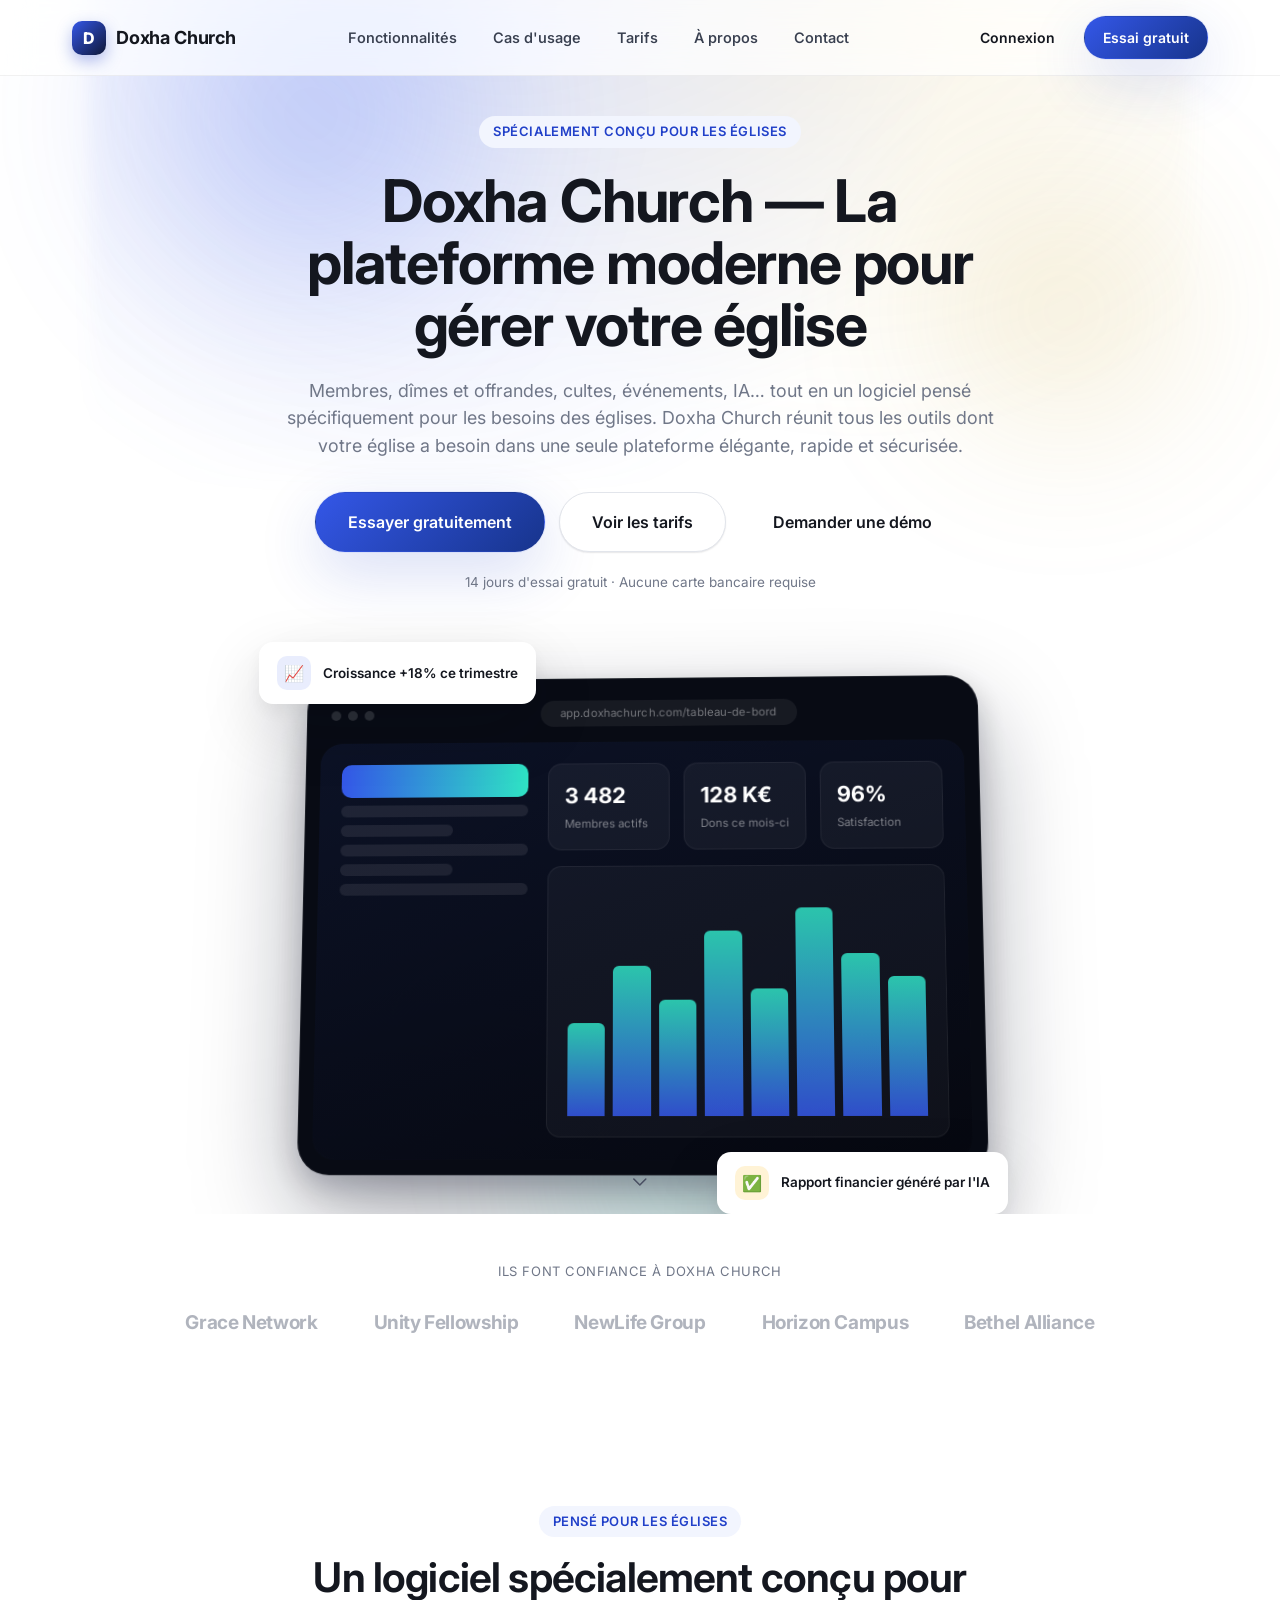
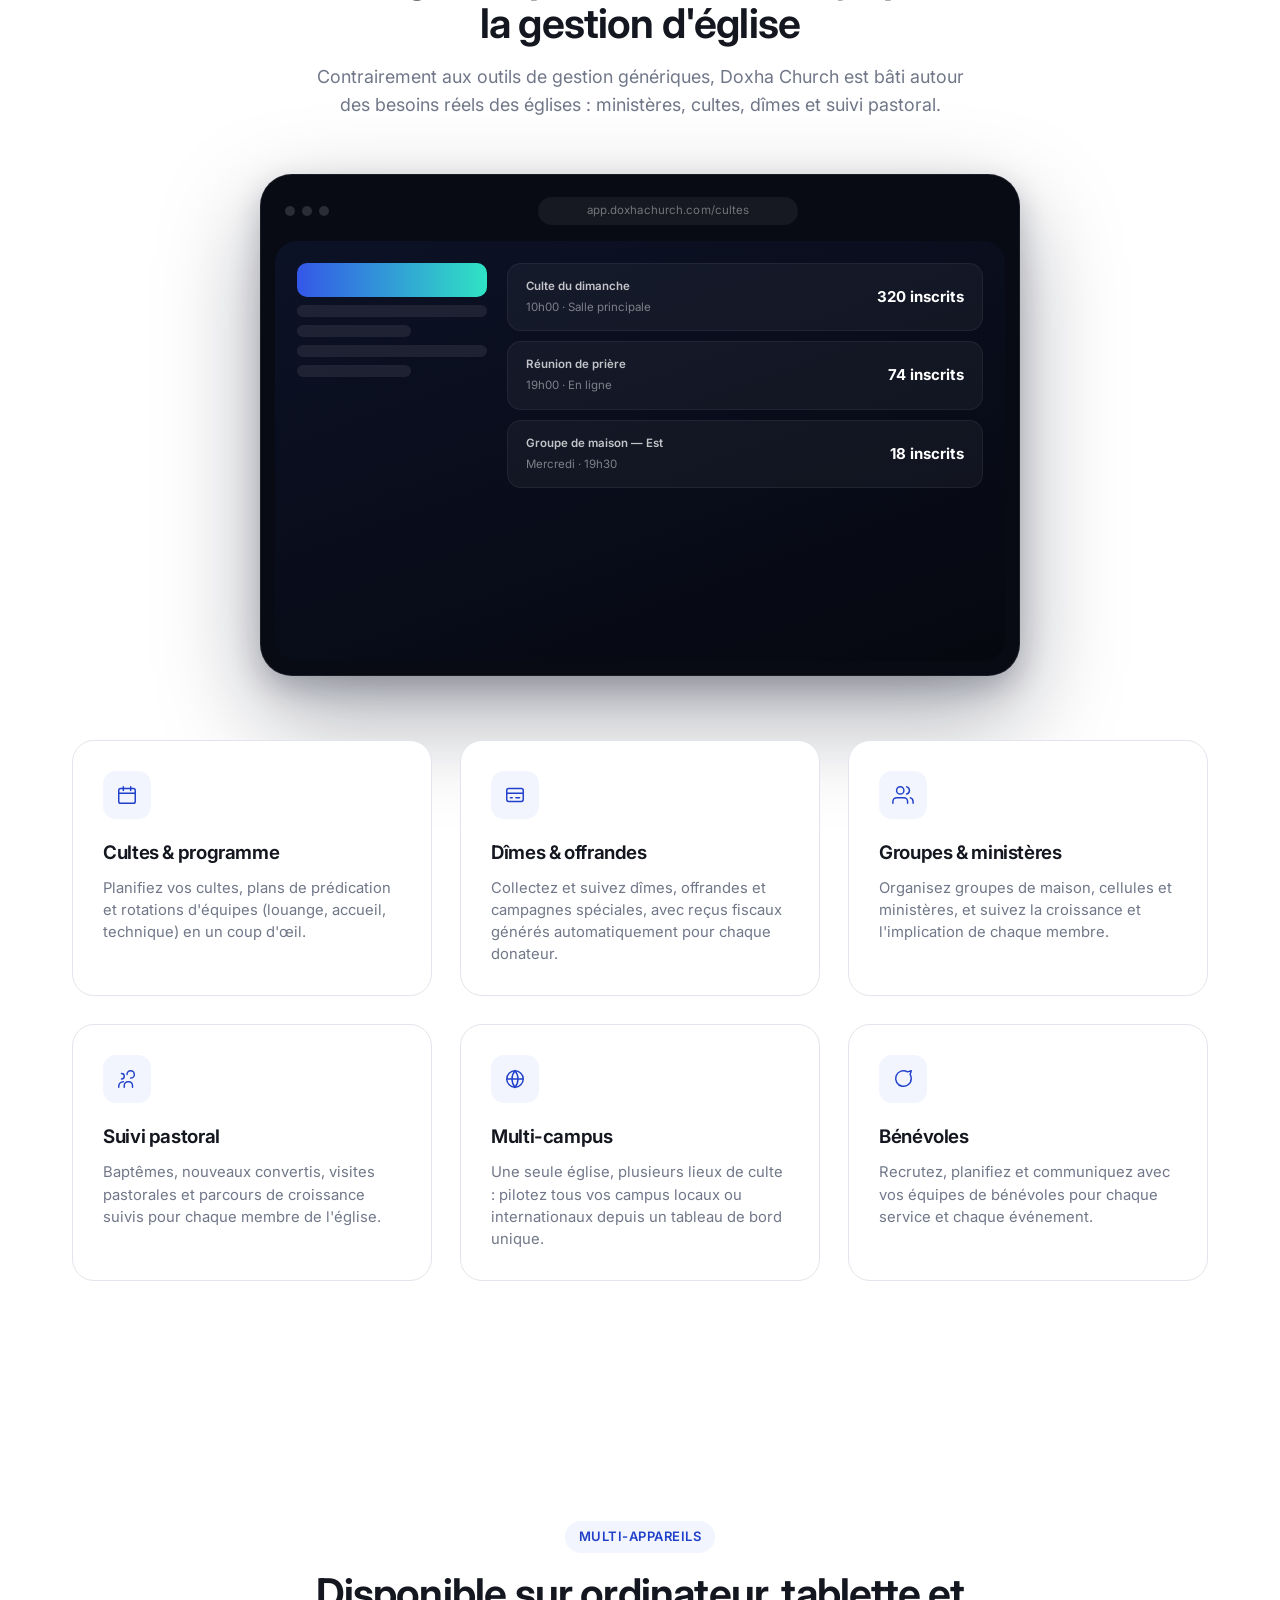
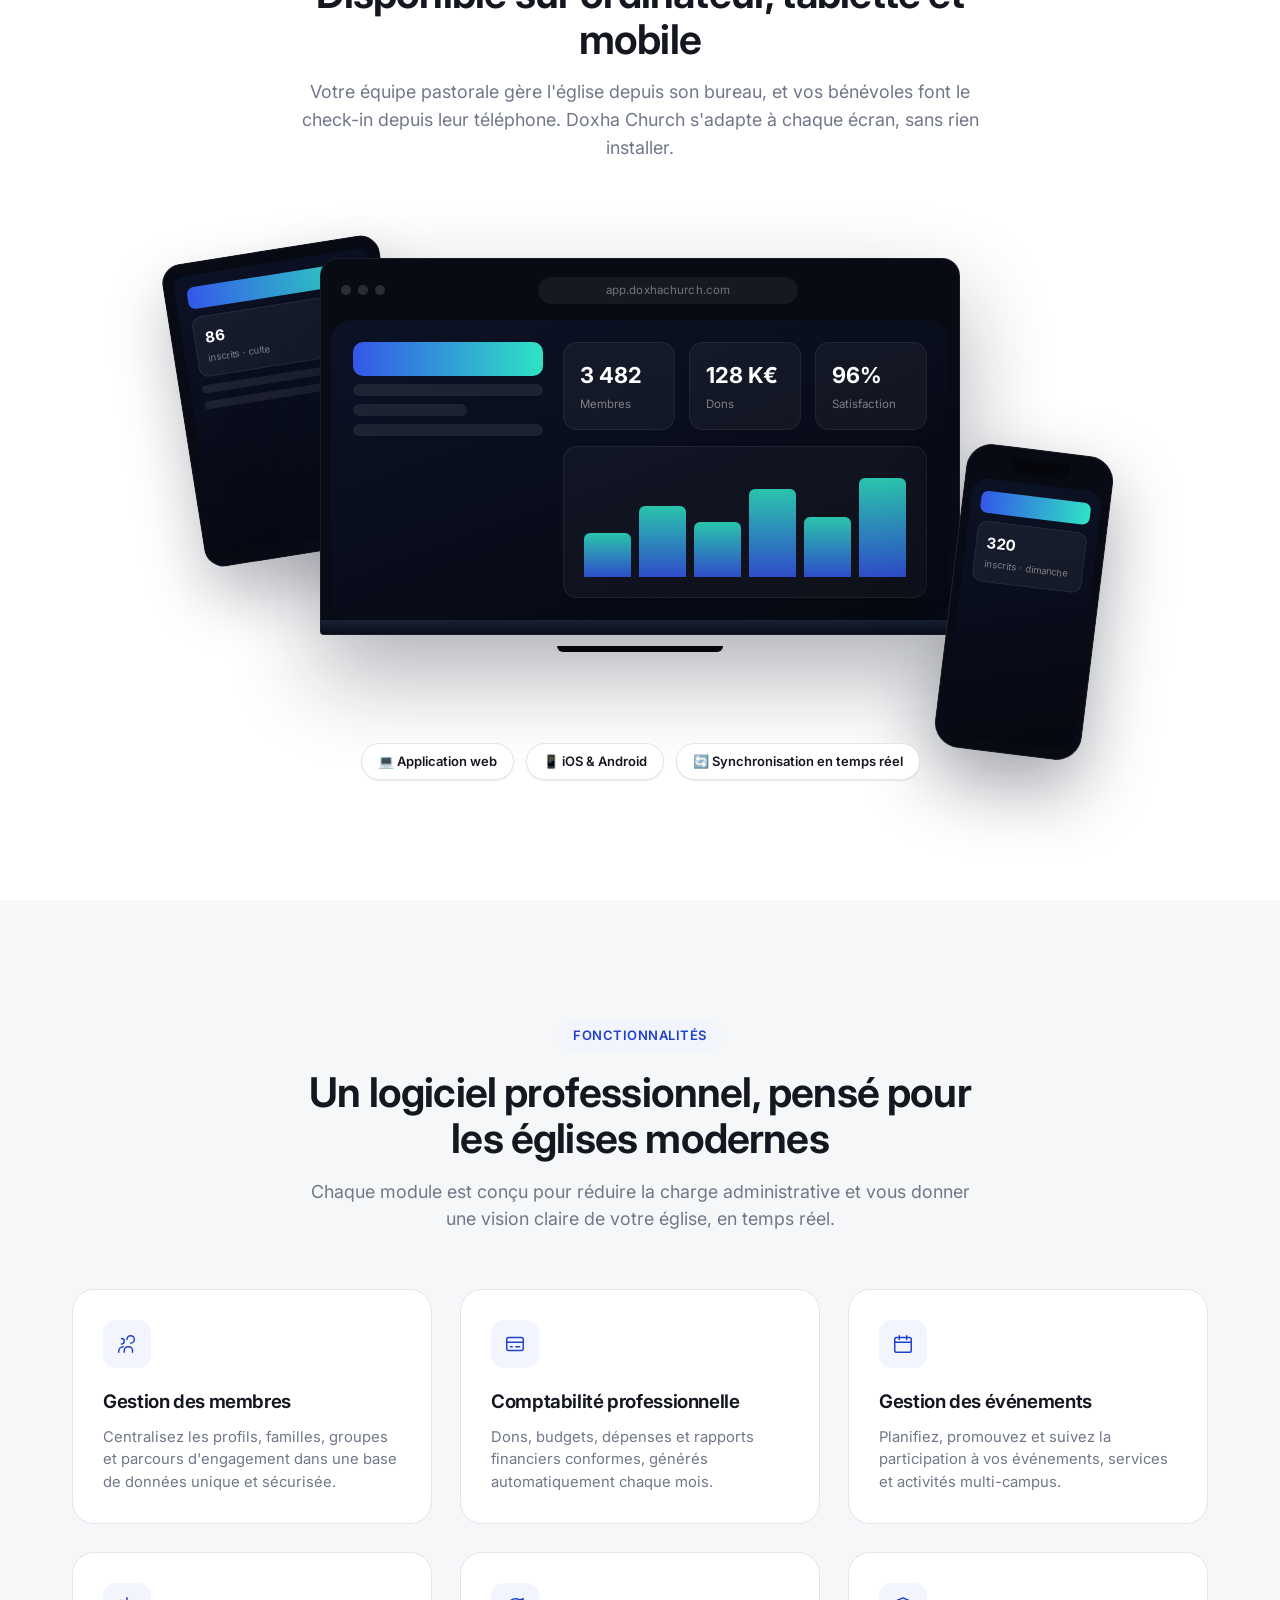
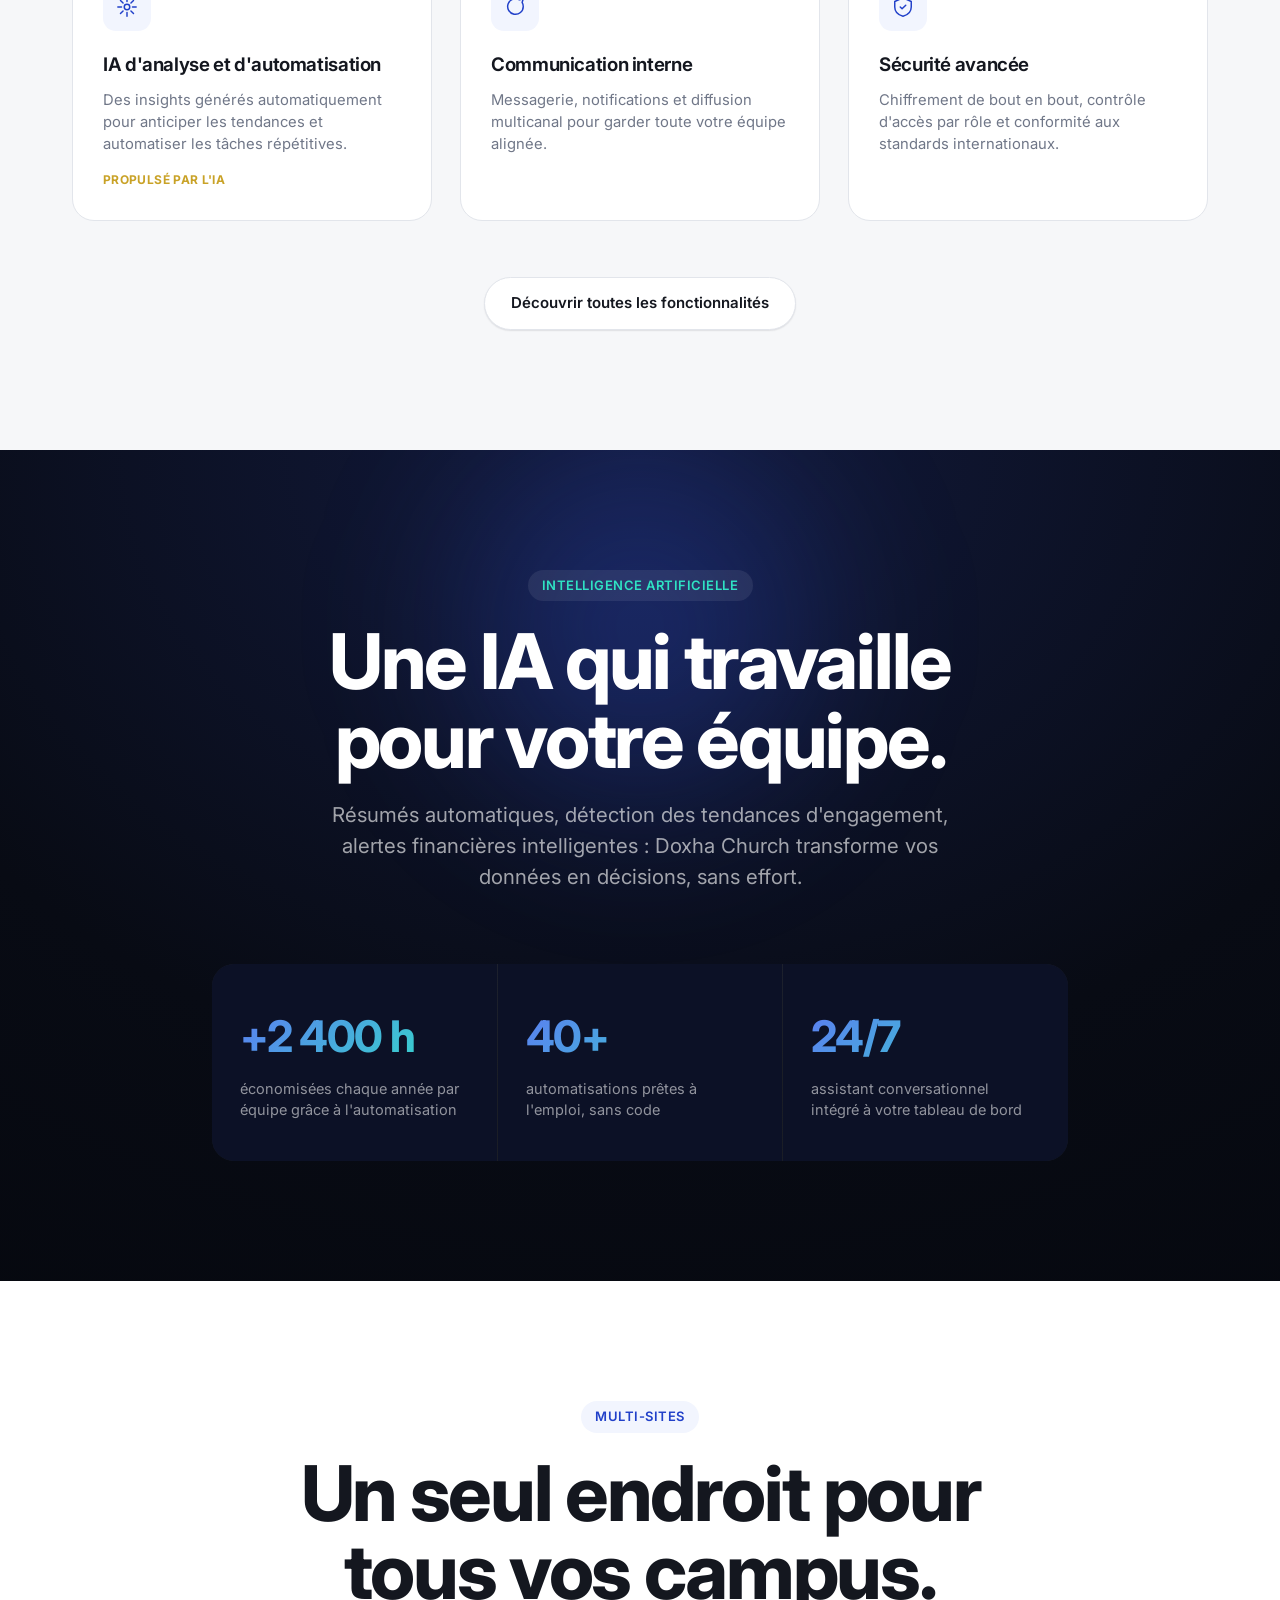
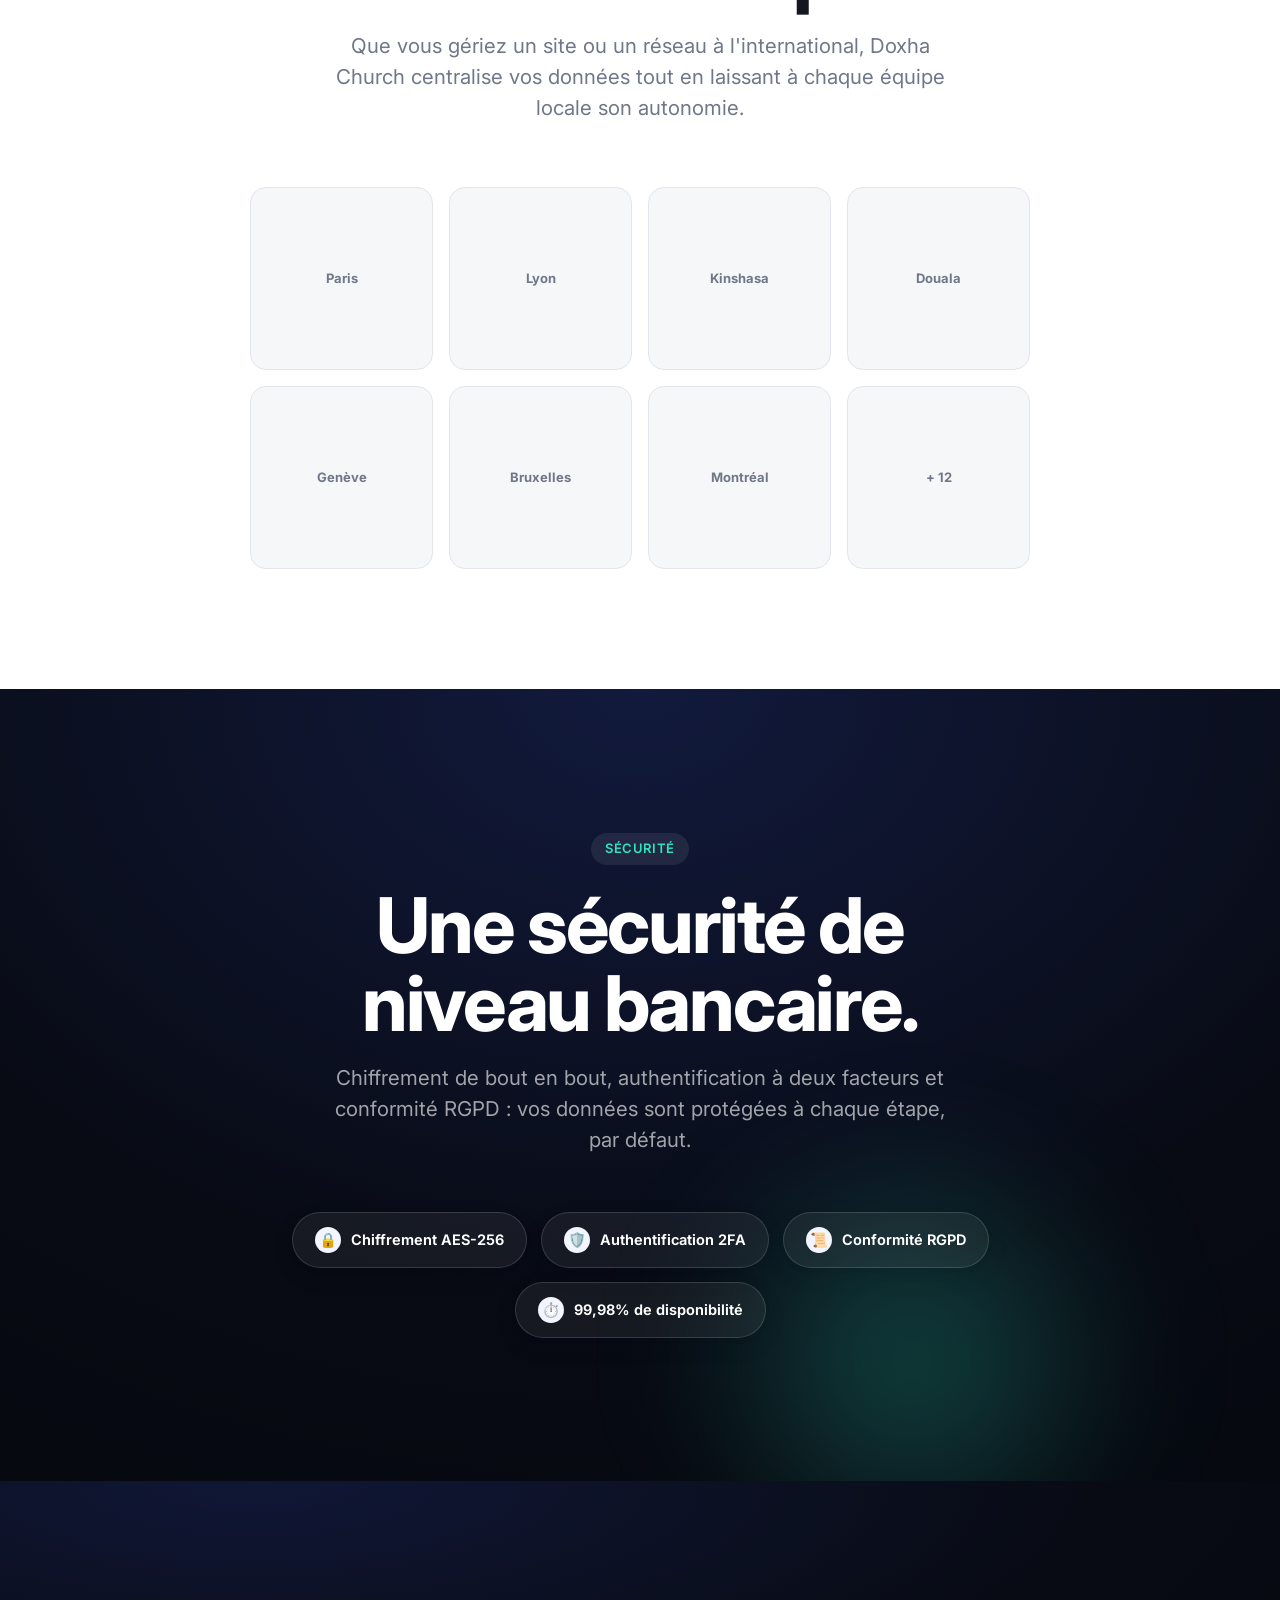
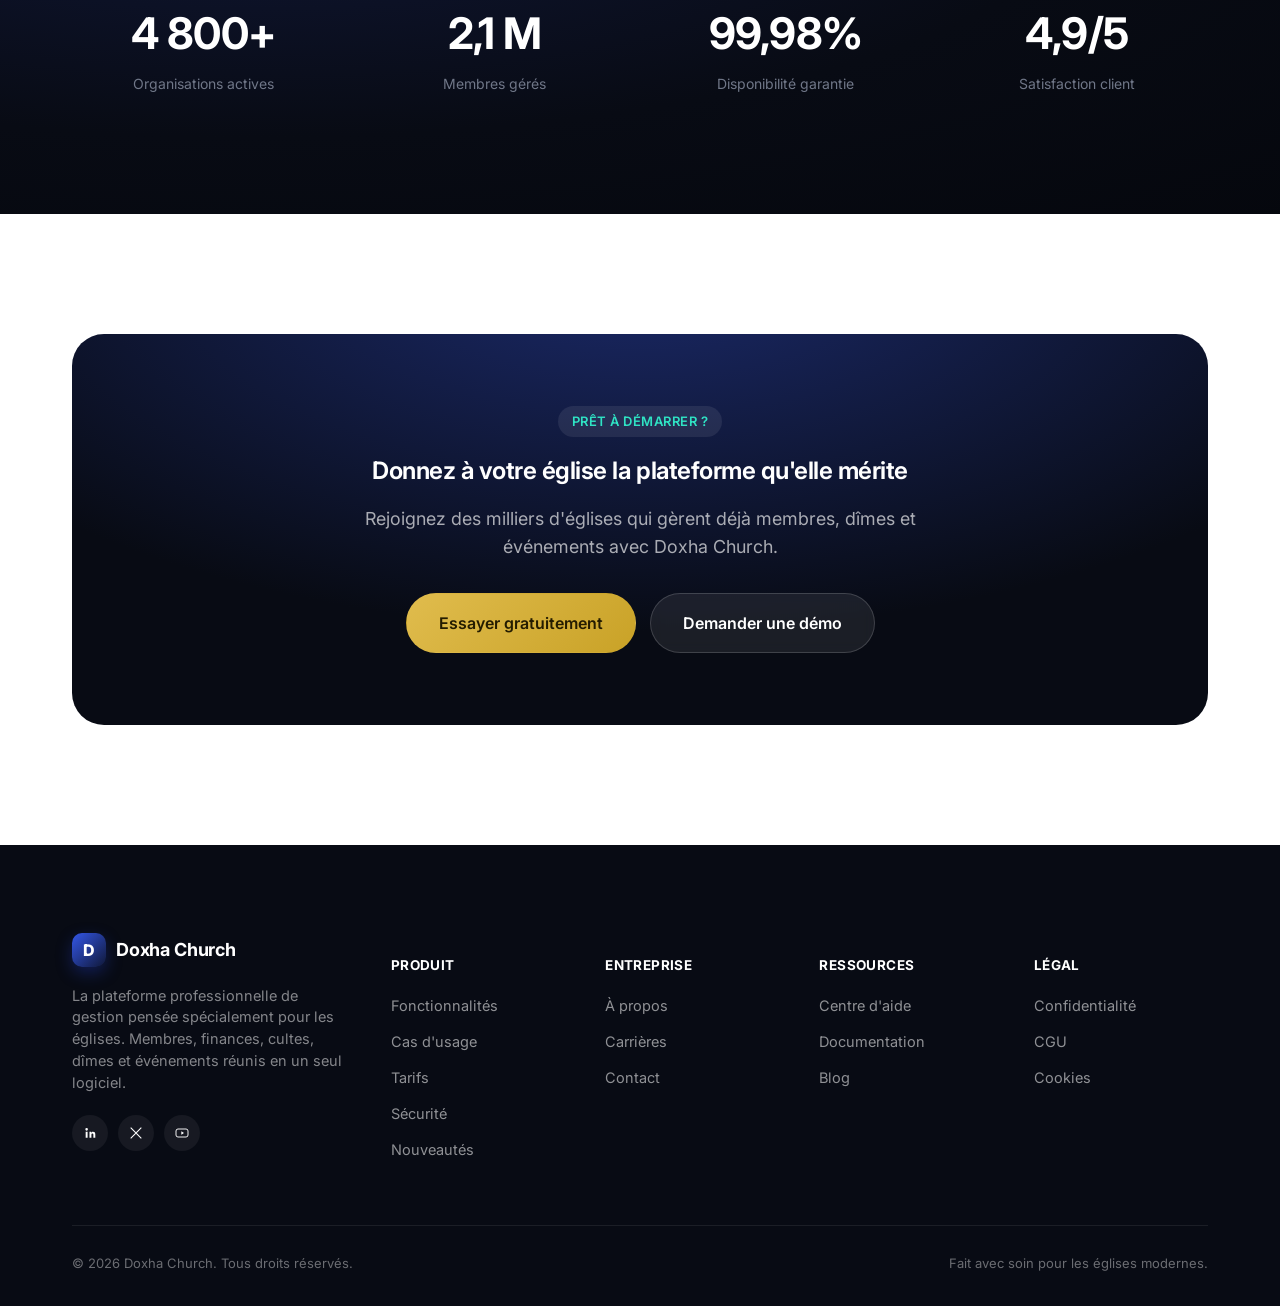
==== commit 13994d30: "Ajouter une page Cas d'usage et une vitrine multi-appareils - Nouvelle page cas-usage.html : 27 cas " ====
--- a/index.html
+++ b/index.html
@@ -18,6 +18,7 @@
     <a href="index.html" class="brand"><span class="brand-mark">D</span>Doxha Church</a>
     <div class="nav-links">
       <a href="fonctionnalites.html">Fonctionnalités</a>
+      <a href="cas-usage.html">Cas d'usage</a>
       <a href="tarifs.html">Tarifs</a>
       <a href="a-propos.html">À propos</a>
       <a href="contact.html">Contact</a>
@@ -32,6 +33,7 @@
   </div>
   <div class="mobile-menu">
     <a href="fonctionnalites.html">Fonctionnalités</a>
+    <a href="cas-usage.html">Cas d'usage</a>
     <a href="tarifs.html">Tarifs</a>
     <a href="a-propos.html">À propos</a>
     <a href="contact.html">Contact</a>
@@ -195,6 +197,70 @@
         <h3>Bénévoles</h3>
         <p>Recrutez, planifiez et communiquez avec vos équipes de bénévoles pour chaque service et chaque événement.</p>
       </div>
+    </div>
+  </div>
+</section>
+
+<section class="section-pad">
+  <div class="container">
+    <div class="section-head reveal">
+      <span class="eyebrow">Multi-appareils</span>
+      <h2 class="h2">Disponible sur ordinateur, tablette et mobile</h2>
+      <p class="lede">Votre équipe pastorale gère l'église depuis son bureau, et vos bénévoles font le check-in depuis leur téléphone. Doxha Church s'adapte à chaque écran, sans rien installer.</p>
+    </div>
+
+    <div class="device-stack reveal">
+      <div class="device-tablet">
+        <div class="d-screen">
+          <div class="d-pill active"></div>
+          <div class="d-card"><div class="num">86</div><div class="lbl">inscrits · culte</div></div>
+          <div class="d-pill"></div>
+          <div class="d-pill"></div>
+        </div>
+      </div>
+
+      <div class="device-laptop">
+        <div class="mockup-bar">
+          <div class="mockup-dots"><span class="mockup-dot"></span><span class="mockup-dot"></span><span class="mockup-dot"></span></div>
+          <div class="mockup-url">app.doxhachurch.com</div>
+        </div>
+        <div class="mockup-screen">
+          <div class="mockup-side">
+            <div class="mockup-pill active"></div>
+            <div class="mockup-pill"></div>
+            <div class="mockup-pill short"></div>
+            <div class="mockup-pill"></div>
+          </div>
+          <div class="mockup-main">
+            <div class="mockup-row">
+              <div class="mockup-card"><div class="num">3 482</div><div class="lbl">Membres</div></div>
+              <div class="mockup-card"><div class="num">128 K€</div><div class="lbl">Dons</div></div>
+              <div class="mockup-card"><div class="num">96%</div><div class="lbl">Satisfaction</div></div>
+            </div>
+            <div class="mockup-chart">
+              <span style="height:40%"></span><span style="height:65%"></span><span style="height:50%"></span>
+              <span style="height:80%"></span><span style="height:55%"></span><span style="height:90%"></span>
+            </div>
+          </div>
+        </div>
+      </div>
+
+      <div class="device-phone">
+        <div class="d-notch"></div>
+        <div class="d-screen">
+          <div class="d-pill active"></div>
+          <div class="d-card"><div class="num">320</div><div class="lbl">inscrits · dimanche</div></div>
+          <div class="d-chart">
+            <span style="height:35%"></span><span style="height:60%"></span><span style="height:45%"></span><span style="height:80%"></span><span style="height:55%"></span>
+          </div>
+        </div>
+      </div>
+    </div>
+
+    <div class="device-badges reveal">
+      <span class="pill-badge">💻 Application web</span>
+      <span class="pill-badge">📱 iOS & Android</span>
+      <span class="pill-badge">🔄 Synchronisation en temps réel</span>
     </div>
   </div>
 </section>
@@ -354,6 +420,7 @@
         <h5>Produit</h5>
         <ul>
           <li><a href="fonctionnalites.html">Fonctionnalités</a></li>
+          <li><a href="cas-usage.html">Cas d'usage</a></li>
           <li><a href="tarifs.html">Tarifs</a></li>
           <li><a href="fonctionnalites.html#securite">Sécurité</a></li>
           <li><a href="index.html">Nouveautés</a></li>
--- a/css/style.css
+++ b/css/style.css
@@ -361,6 +361,110 @@
   .float-card { display: none; }
 }
 
+/* ---------- Multi-device showcase (desktop / tablet / mobile) ---------- */
+.device-stack {
+  position: relative;
+  max-width: 880px;
+  margin: 0 auto;
+  padding: 40px 0 80px;
+}
+.device-laptop {
+  position: relative;
+  z-index: 1;
+  max-width: 640px;
+  margin: 0 auto;
+  background: var(--navy-900);
+  border-radius: 18px 18px 4px 4px;
+  padding: 10px;
+  box-shadow: 0 40px 90px rgba(10,15,35,0.32);
+  border: 1px solid rgba(255,255,255,0.08);
+}
+.device-laptop::after {
+  content: "";
+  display: block;
+  height: 14px;
+  margin: 0 -10px -10px;
+  background: linear-gradient(180deg, #1a2036, #0a0d18);
+  border-radius: 0 0 8px 8px;
+  position: relative;
+}
+.device-laptop::before {
+  content: "";
+  position: absolute;
+  left: 50%; bottom: -18px; transform: translateX(-50%);
+  width: 26%; height: 6px;
+  background: #05070d;
+  border-radius: 0 0 6px 6px;
+}
+.device-laptop .mockup-screen { min-height: 300px; }
+
+.device-tablet {
+  position: absolute;
+  z-index: 0;
+  top: 6%;
+  left: -2%;
+  width: 220px;
+  background: var(--navy-900);
+  border-radius: 20px;
+  padding: 12px 10px;
+  box-shadow: 0 30px 60px rgba(10,15,35,0.28);
+  border: 1px solid rgba(255,255,255,0.08);
+  transform: rotate(-9deg);
+}
+.device-tablet .d-screen {
+  background: linear-gradient(165deg, #0c1226, #060810);
+  border-radius: 10px;
+  padding: 12px;
+  display: flex; flex-direction: column; gap: 8px;
+  min-height: 280px;
+}
+
+.device-phone {
+  position: absolute;
+  z-index: 2;
+  bottom: -8%;
+  right: -2%;
+  width: 148px;
+  background: var(--navy-900);
+  border-radius: 26px;
+  padding: 10px 8px;
+  box-shadow: 0 30px 70px rgba(10,15,35,0.38);
+  border: 1px solid rgba(255,255,255,0.1);
+  transform: rotate(7deg);
+}
+.device-phone .d-notch {
+  width: 46%; height: 16px; margin: 0 auto 8px;
+  background: #05070d; border-radius: 0 0 12px 12px;
+}
+.device-phone .d-screen {
+  background: linear-gradient(165deg, #0c1226, #060810);
+  border-radius: 16px;
+  padding: 12px 10px;
+  display: flex; flex-direction: column; gap: 8px;
+  min-height: 260px;
+}
+
+.d-screen .d-card {
+  background: rgba(255,255,255,0.05);
+  border: 1px solid rgba(255,255,255,0.07);
+  border-radius: 10px;
+  padding: 10px;
+}
+.d-screen .d-card .num { font-size: 15px; font-weight: 700; color: var(--white); }
+.d-screen .d-card .lbl { font-size: 9.5px; color: rgba(255,255,255,0.45); margin-top: 2px; }
+.d-screen .d-pill { height: 8px; border-radius: 4px; background: rgba(255,255,255,0.08); }
+.d-screen .d-pill.active { background: linear-gradient(90deg, var(--blue-500), var(--teal-400)); height: 22px; border-radius: 7px; }
+.d-screen .d-chart { flex: 1; display: flex; align-items: flex-end; gap: 4px; }
+.d-screen .d-chart span { flex: 1; border-radius: 3px 3px 0 0; background: linear-gradient(180deg, var(--teal-400), var(--blue-500)); opacity: 0.85; }
+
+.device-badges { display: flex; justify-content: center; gap: 12px; flex-wrap: wrap; margin-top: 28px; }
+
+@media (max-width: 760px) {
+  .device-tablet { display: none; }
+  .device-phone { width: 120px; right: 2%; bottom: -6%; }
+  .device-laptop { max-width: 92%; }
+}
+
 /* ---------- Logo strip ---------- */
 .logo-strip { padding: 48px 0; }
 .logo-strip p { text-align: center; font-size: 13px; color: var(--text-muted); letter-spacing: 0.04em; text-transform: uppercase; margin-bottom: 28px; }
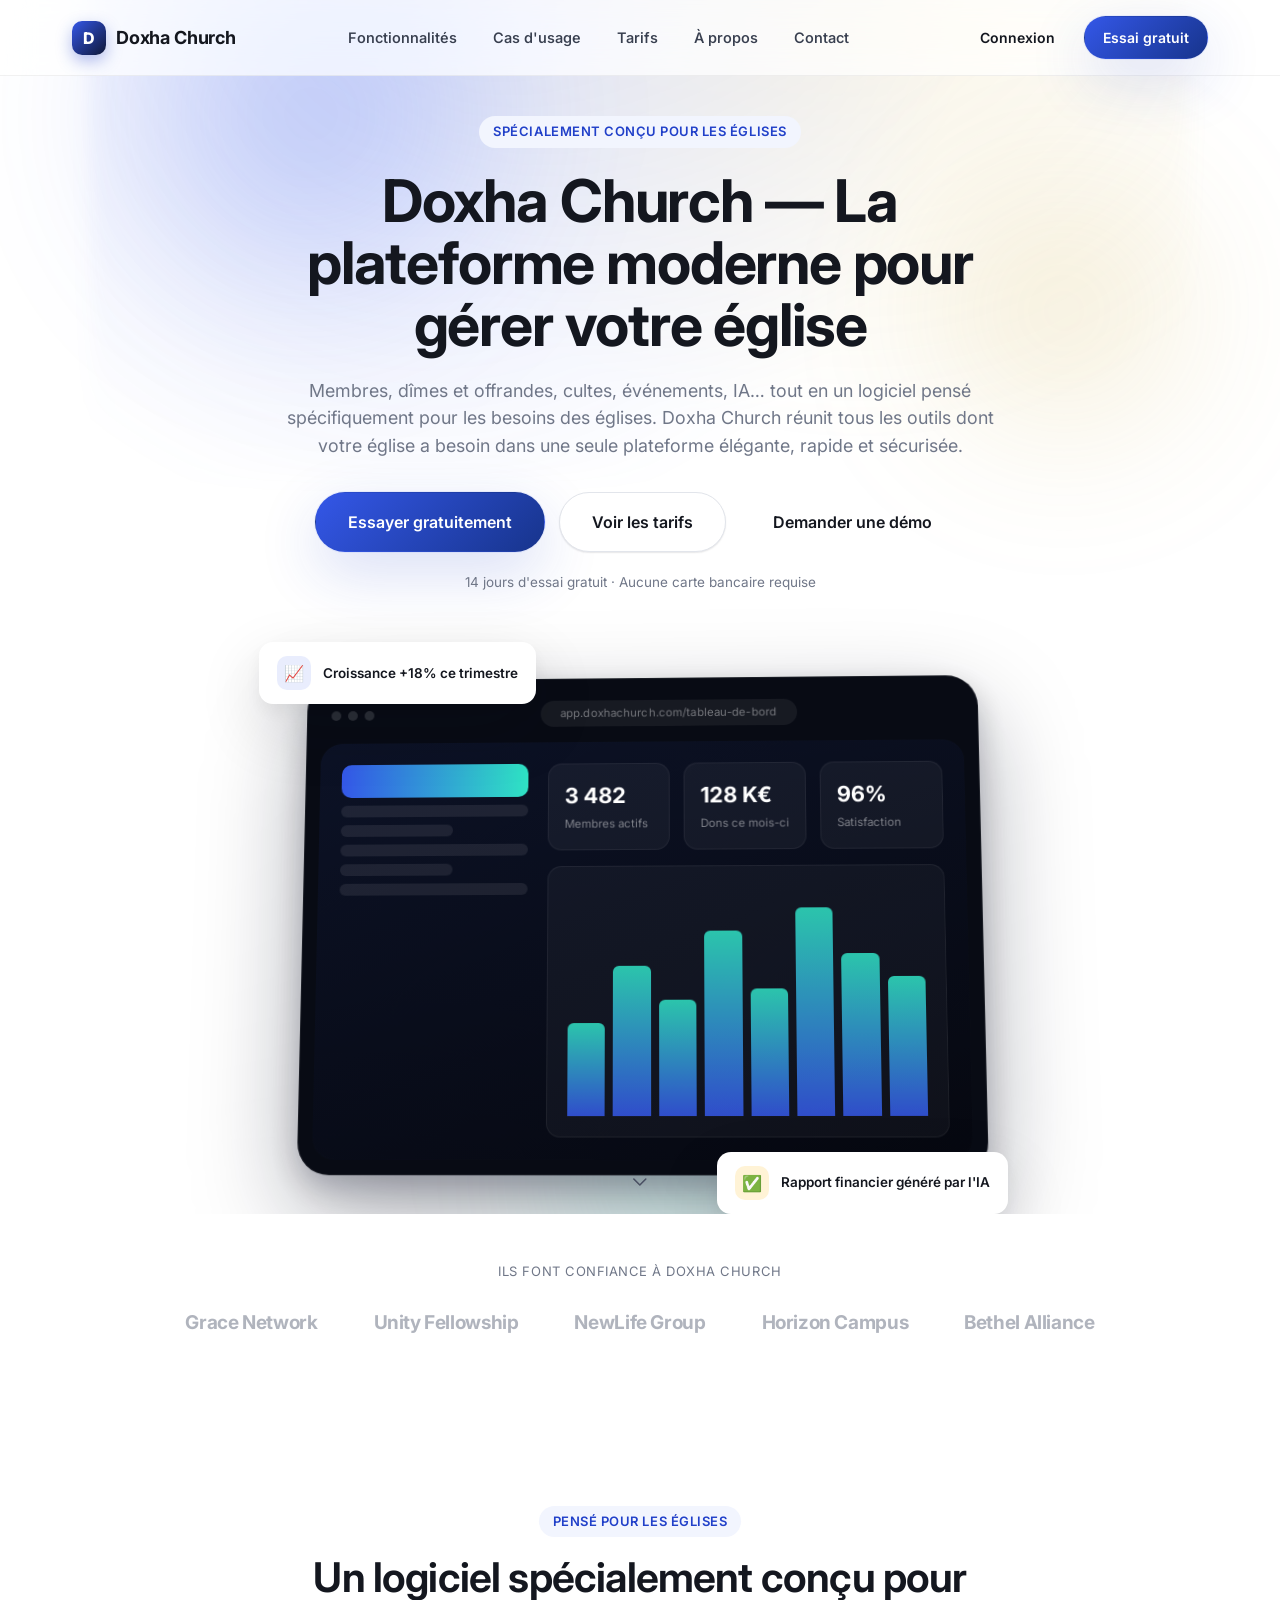
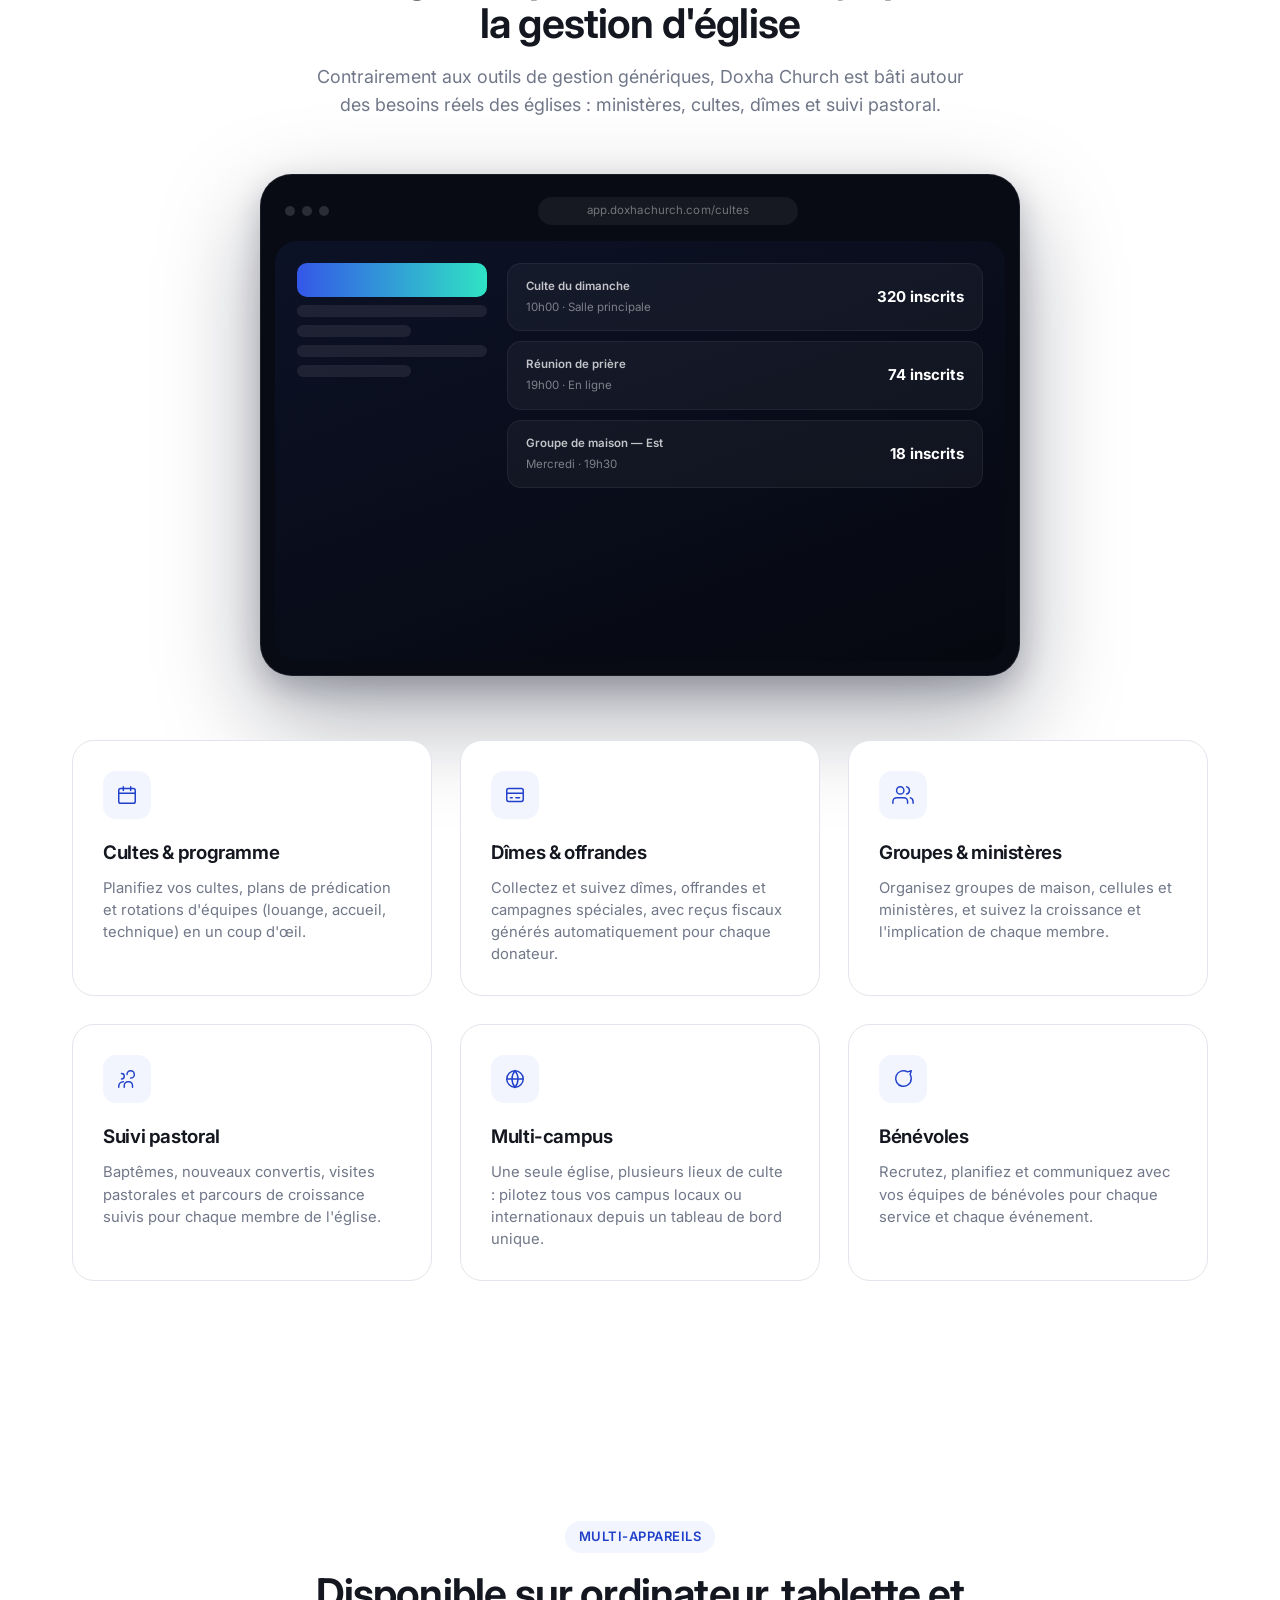
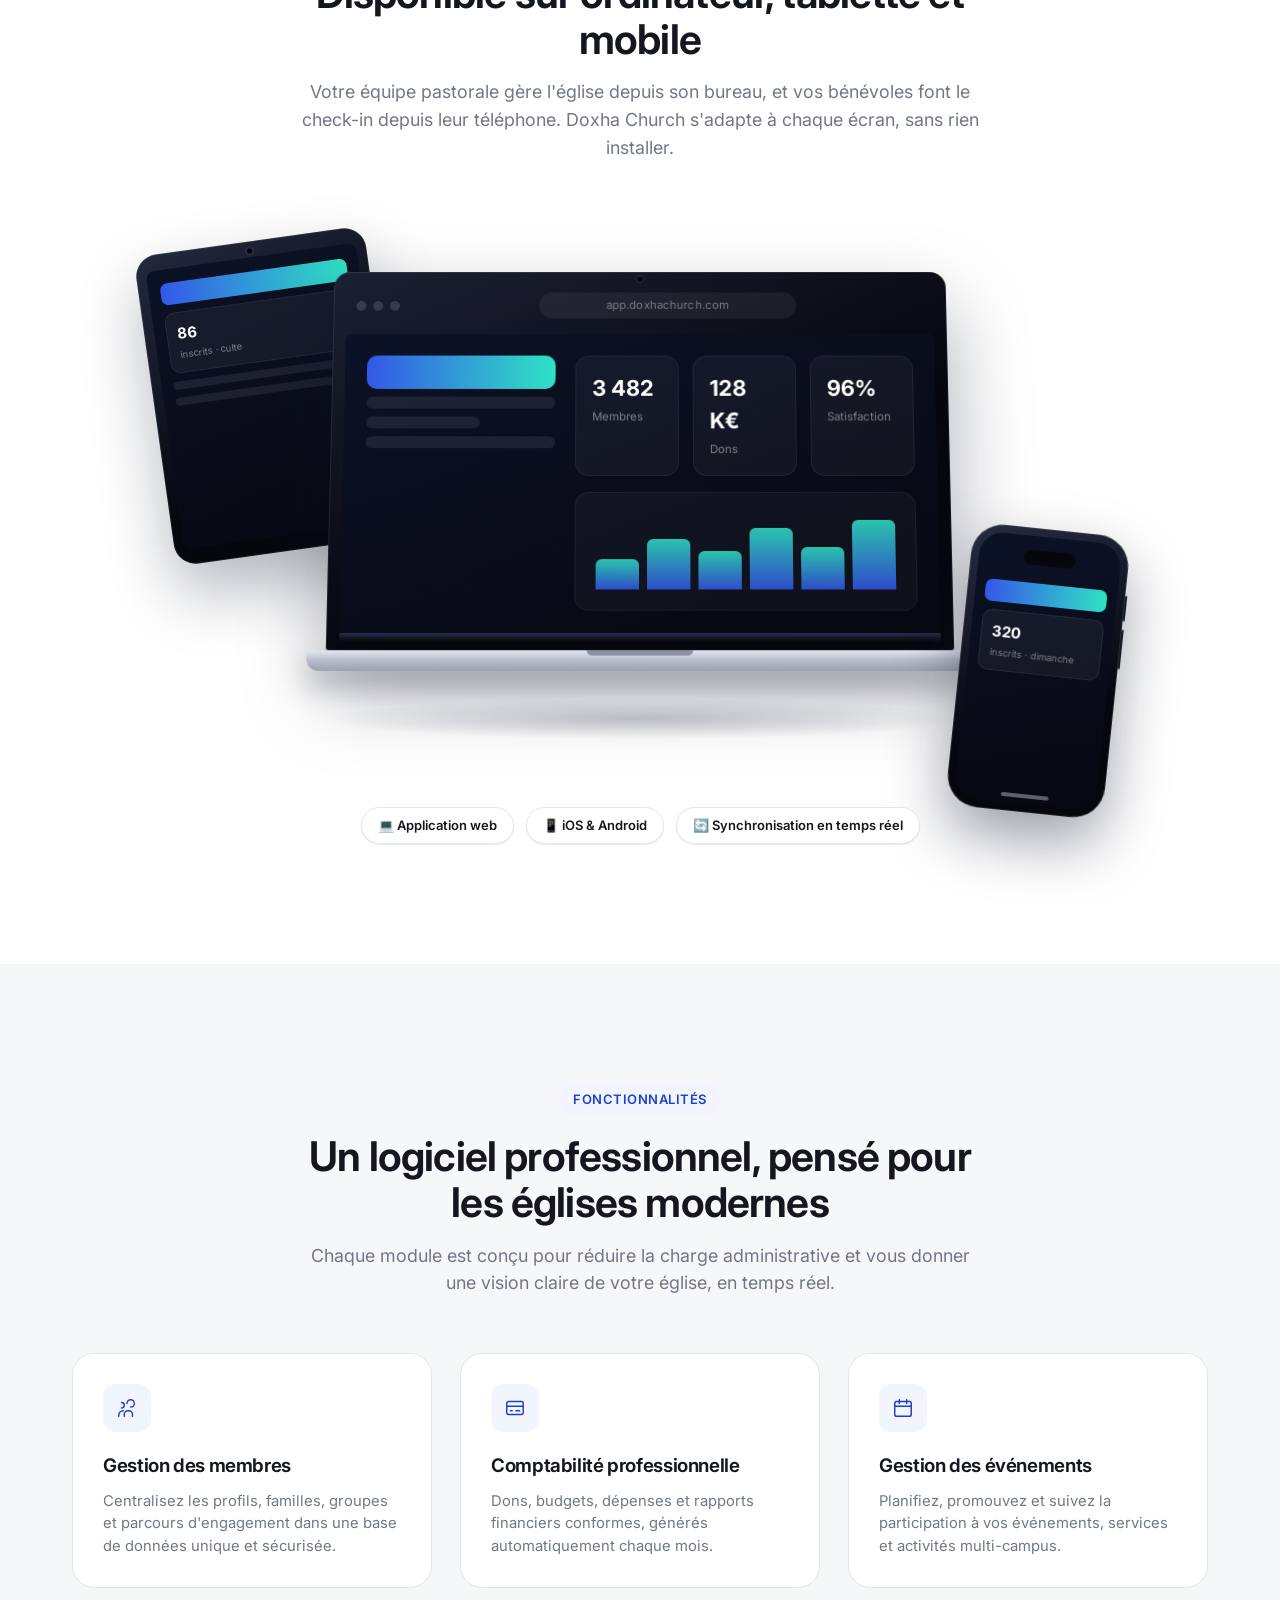
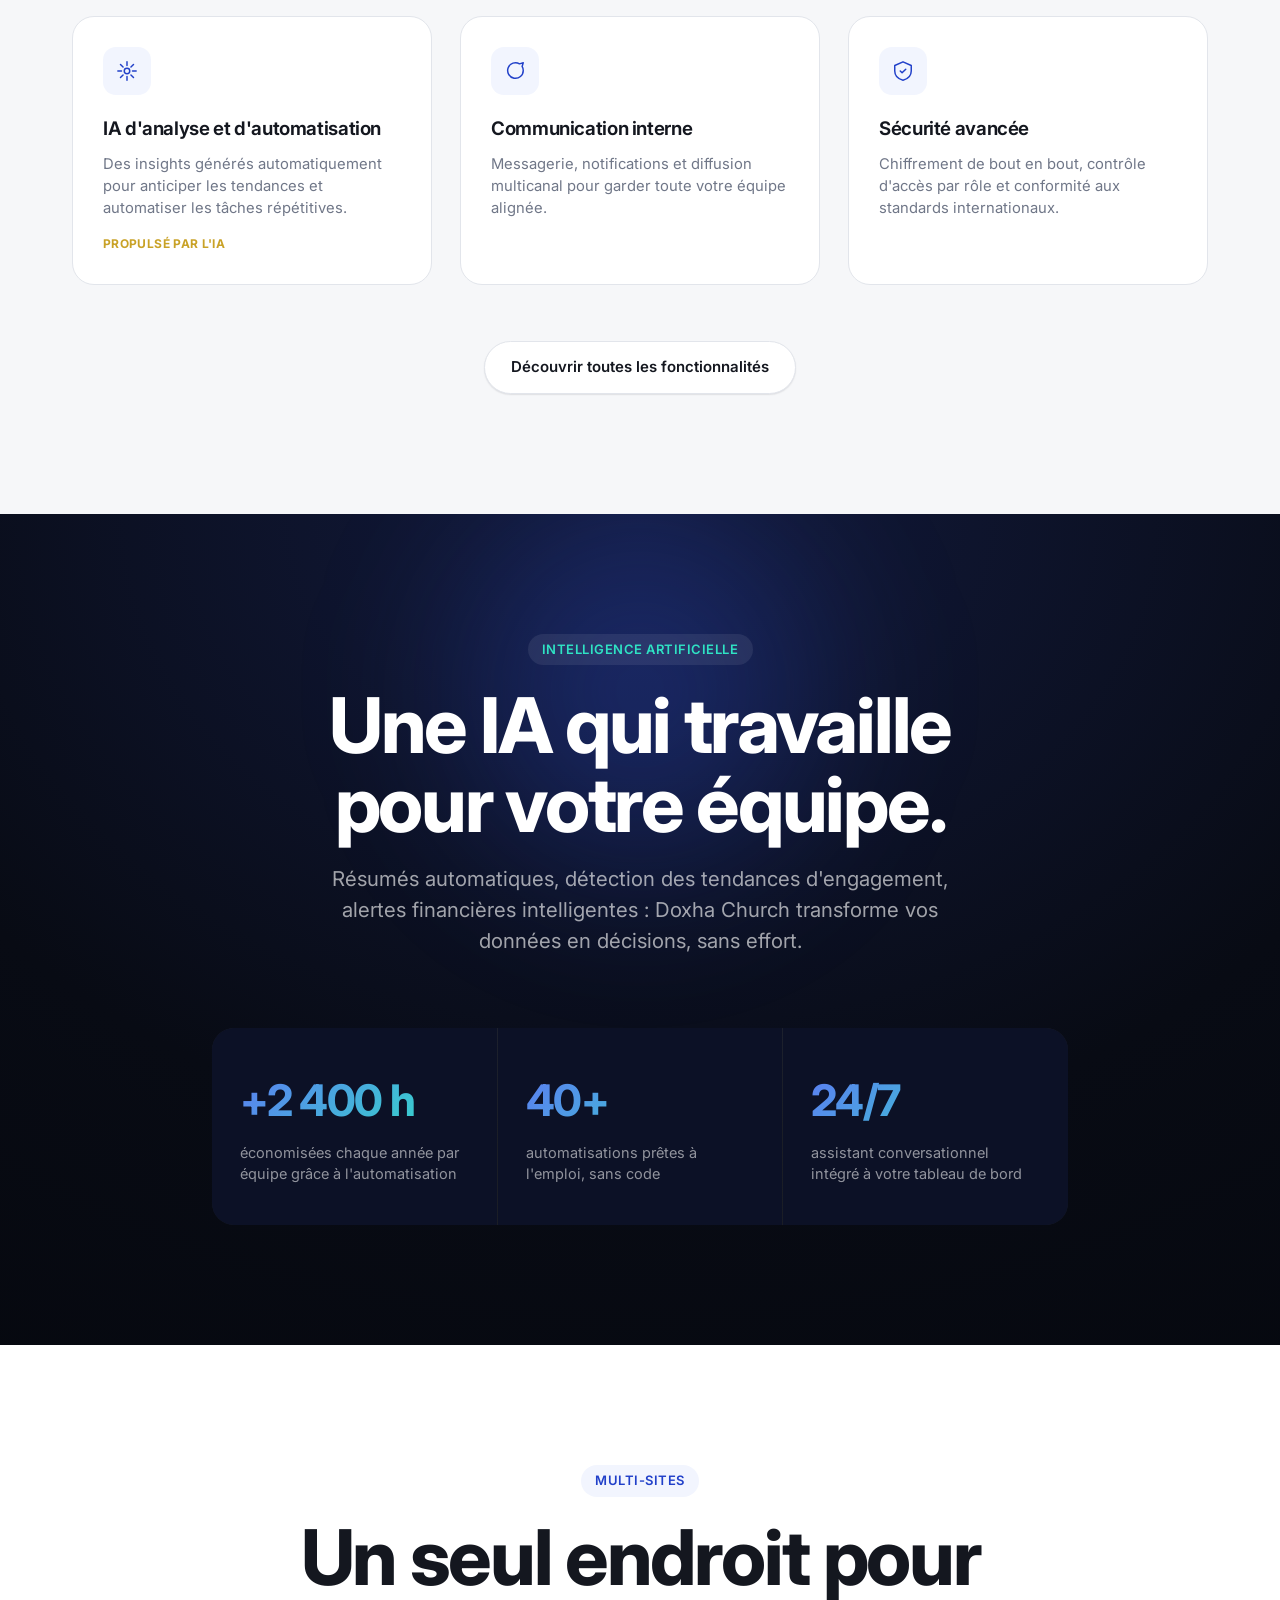
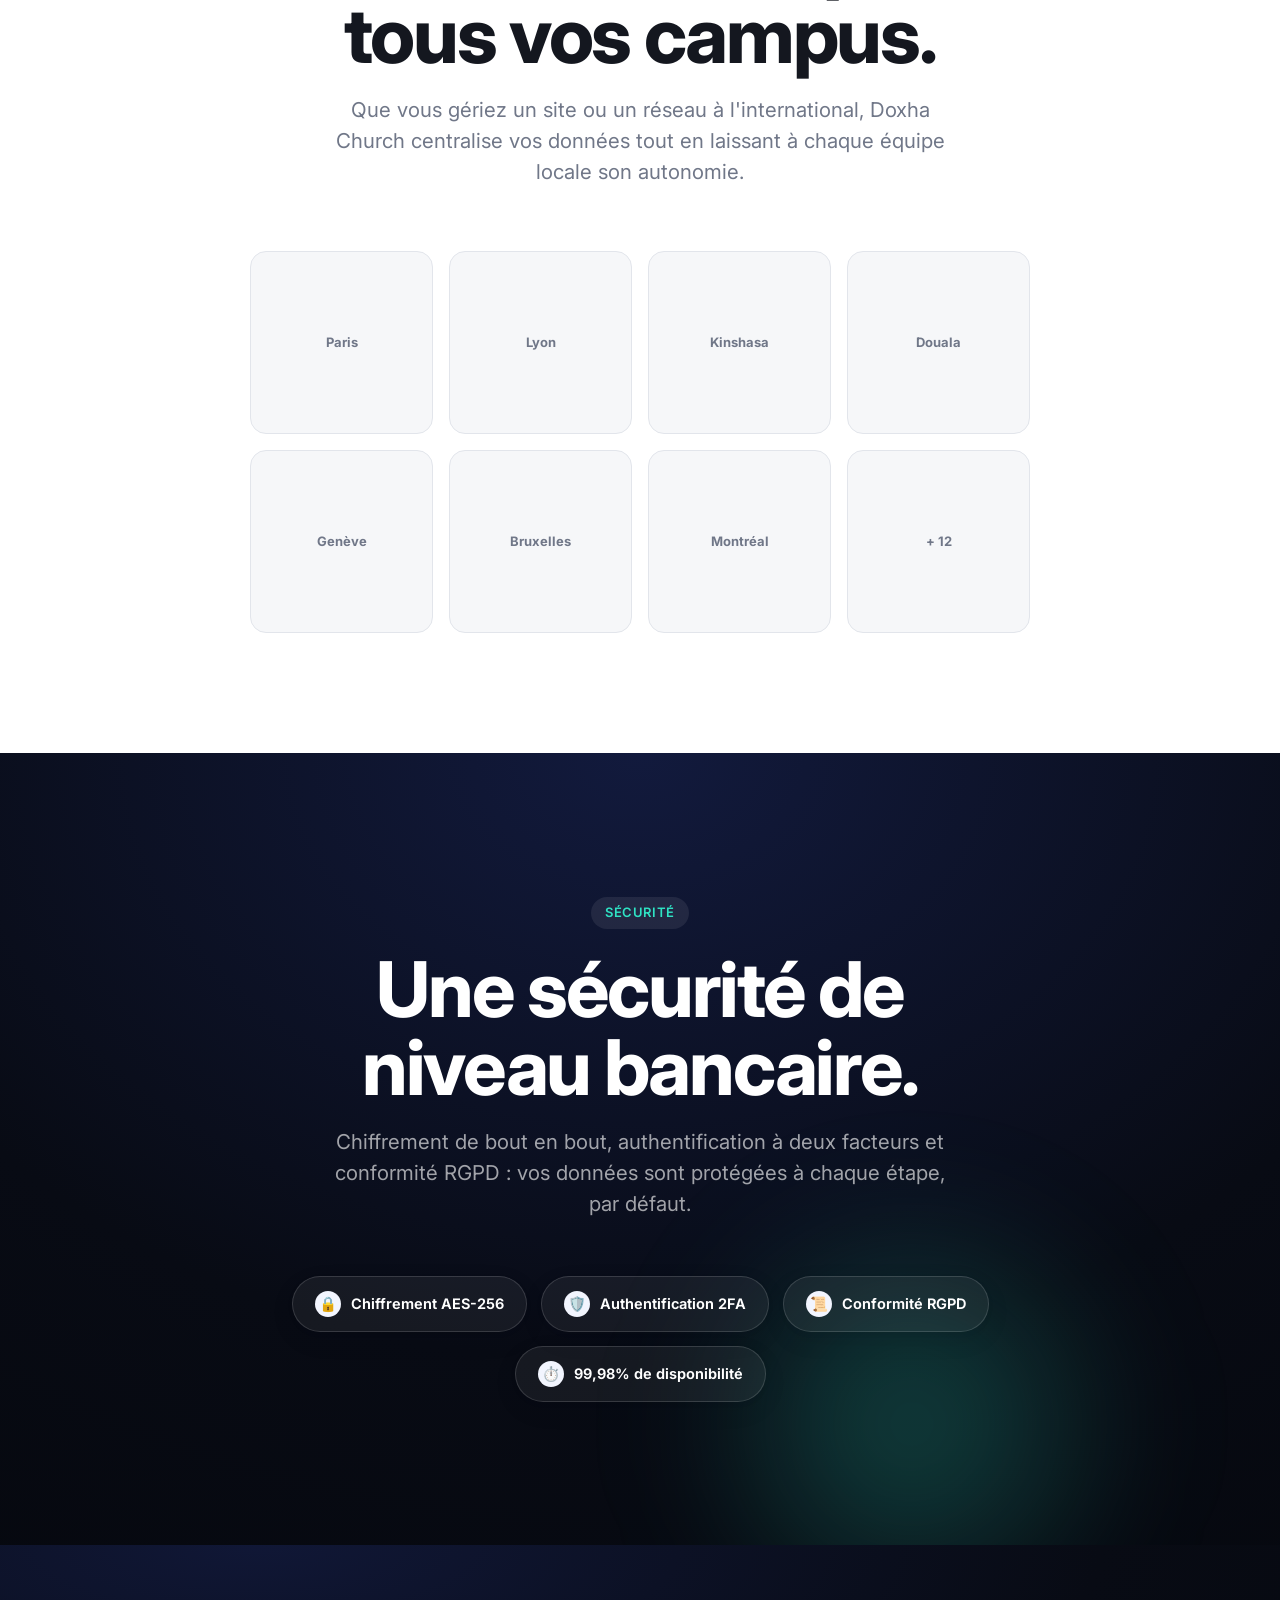
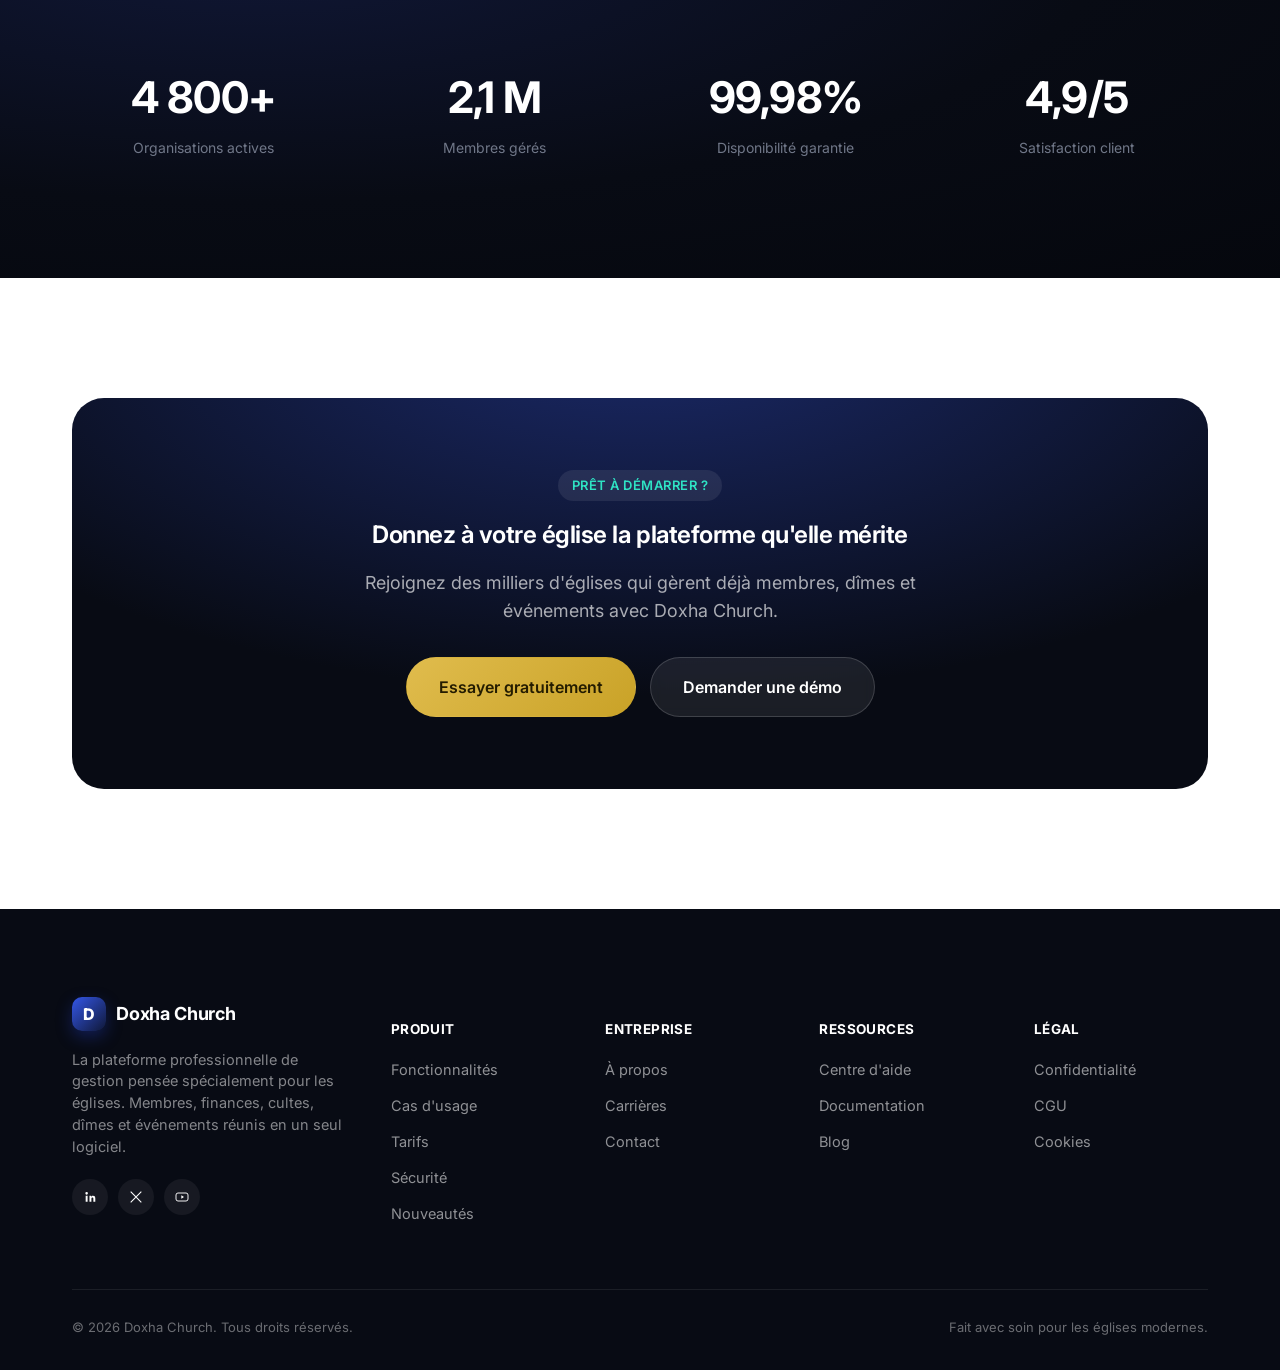
==== commit 70010680: "Rendre les mockups d'appareils plus réalistes Remplace les boîtes arrondies plates par des silhouett" ====
--- a/index.html
+++ b/index.html
@@ -210,7 +210,10 @@
     </div>
 
     <div class="device-stack reveal">
+      <div class="device-ground"></div>
+
       <div class="device-tablet">
+        <div class="d-camera"></div>
         <div class="d-screen">
           <div class="d-pill active"></div>
           <div class="d-card"><div class="num">86</div><div class="lbl">inscrits · culte</div></div>
@@ -220,39 +223,45 @@
       </div>
 
       <div class="device-laptop">
-        <div class="mockup-bar">
-          <div class="mockup-dots"><span class="mockup-dot"></span><span class="mockup-dot"></span><span class="mockup-dot"></span></div>
-          <div class="mockup-url">app.doxhachurch.com</div>
-        </div>
-        <div class="mockup-screen">
-          <div class="mockup-side">
-            <div class="mockup-pill active"></div>
-            <div class="mockup-pill"></div>
-            <div class="mockup-pill short"></div>
-            <div class="mockup-pill"></div>
-          </div>
-          <div class="mockup-main">
-            <div class="mockup-row">
-              <div class="mockup-card"><div class="num">3 482</div><div class="lbl">Membres</div></div>
-              <div class="mockup-card"><div class="num">128 K€</div><div class="lbl">Dons</div></div>
-              <div class="mockup-card"><div class="num">96%</div><div class="lbl">Satisfaction</div></div>
-            </div>
-            <div class="mockup-chart">
-              <span style="height:40%"></span><span style="height:65%"></span><span style="height:50%"></span>
-              <span style="height:80%"></span><span style="height:55%"></span><span style="height:90%"></span>
-            </div>
-          </div>
-        </div>
+        <div class="lt-screen-frame">
+          <div class="lt-camera"></div>
+          <div class="mockup-bar">
+            <div class="mockup-dots"><span class="mockup-dot"></span><span class="mockup-dot"></span><span class="mockup-dot"></span></div>
+            <div class="mockup-url">app.doxhachurch.com</div>
+          </div>
+          <div class="mockup-screen">
+            <div class="mockup-side">
+              <div class="mockup-pill active"></div>
+              <div class="mockup-pill"></div>
+              <div class="mockup-pill short"></div>
+              <div class="mockup-pill"></div>
+            </div>
+            <div class="mockup-main">
+              <div class="mockup-row">
+                <div class="mockup-card"><div class="num">3 482</div><div class="lbl">Membres</div></div>
+                <div class="mockup-card"><div class="num">128 K€</div><div class="lbl">Dons</div></div>
+                <div class="mockup-card"><div class="num">96%</div><div class="lbl">Satisfaction</div></div>
+              </div>
+              <div class="mockup-chart">
+                <span style="height:40%"></span><span style="height:65%"></span><span style="height:50%"></span>
+                <span style="height:80%"></span><span style="height:55%"></span><span style="height:90%"></span>
+              </div>
+            </div>
+          </div>
+          <div class="lt-hinge"></div>
+        </div>
+        <div class="lt-deck"></div>
       </div>
 
       <div class="device-phone">
-        <div class="d-notch"></div>
         <div class="d-screen">
+          <div class="d-notch"></div>
           <div class="d-pill active"></div>
           <div class="d-card"><div class="num">320</div><div class="lbl">inscrits · dimanche</div></div>
           <div class="d-chart">
             <span style="height:35%"></span><span style="height:60%"></span><span style="height:45%"></span><span style="height:80%"></span><span style="height:55%"></span>
           </div>
+          <div class="d-home"></div>
         </div>
       </div>
     </div>
--- a/css/style.css
+++ b/css/style.css
@@ -361,87 +361,130 @@
   .float-card { display: none; }
 }
 
-/* ---------- Multi-device showcase (desktop / tablet / mobile) ---------- */
+/* ---------- Multi-device showcase (realistic laptop / tablet / phone) ---------- */
 .device-stack {
   position: relative;
-  max-width: 880px;
+  max-width: 900px;
   margin: 0 auto;
-  padding: 40px 0 80px;
-}
+  padding: 50px 0 110px;
+}
+.device-ground {
+  position: absolute;
+  left: 50%; bottom: 40px; transform: translateX(-50%);
+  width: 70%; height: 40px;
+  background: radial-gradient(ellipse, rgba(10,15,35,0.22), transparent 72%);
+  z-index: 0;
+}
+
+/* Laptop: bezel + hinge + aluminium keyboard deck, in soft perspective */
 .device-laptop {
   position: relative;
   z-index: 1;
-  max-width: 640px;
+  max-width: 620px;
   margin: 0 auto;
-  background: var(--navy-900);
-  border-radius: 18px 18px 4px 4px;
-  padding: 10px;
-  box-shadow: 0 40px 90px rgba(10,15,35,0.32);
-  border: 1px solid rgba(255,255,255,0.08);
-}
-.device-laptop::after {
+  transform: perspective(1400px) rotateX(6deg);
+  transform-style: preserve-3d;
+}
+.device-laptop .lt-screen-frame {
+  background: linear-gradient(155deg, #1b2033, #05070d 60%);
+  border-radius: 16px 16px 3px 3px;
+  padding: 13px 13px 8px;
+  box-shadow: 0 36px 80px rgba(10,15,35,0.34), inset 0 0 0 1px rgba(255,255,255,0.08);
+  position: relative;
+}
+.device-laptop .lt-camera {
+  position: absolute; top: 5px; left: 50%; transform: translateX(-50%);
+  width: 5px; height: 5px; border-radius: 50%;
+  background: #000; box-shadow: 0 0 0 2px rgba(255,255,255,0.05);
+}
+.device-laptop .mockup-screen { min-height: 300px; border-radius: 6px; }
+.device-laptop .lt-hinge {
+  height: 9px;
+  background: linear-gradient(180deg, #2a3150, #11141f 55%, #05070d);
+  border-radius: 0 0 3px 3px;
+}
+.device-laptop .lt-deck {
+  height: 20px;
+  margin: 0 -3%;
+  background: linear-gradient(180deg, #e4e7ee, #b9bfcc 45%, #9aa1b1);
+  border-radius: 0 0 12px 12px;
+  position: relative;
+  box-shadow: 0 14px 28px rgba(10,15,35,0.28);
+}
+.device-laptop .lt-deck::before {
   content: "";
-  display: block;
-  height: 14px;
-  margin: 0 -10px -10px;
-  background: linear-gradient(180deg, #1a2036, #0a0d18);
+  position: absolute; top: 0; left: 50%; transform: translateX(-50%);
+  width: 16%; height: 5px;
+  background: #8a91a1;
   border-radius: 0 0 8px 8px;
-  position: relative;
-}
-.device-laptop::before {
-  content: "";
-  position: absolute;
-  left: 50%; bottom: -18px; transform: translateX(-50%);
-  width: 26%; height: 6px;
-  background: #05070d;
-  border-radius: 0 0 6px 6px;
-}
-.device-laptop .mockup-screen { min-height: 300px; }
-
+}
+
+/* Tablet: thin bezel, camera dot, no home button */
 .device-tablet {
   position: absolute;
   z-index: 0;
-  top: 6%;
-  left: -2%;
-  width: 220px;
-  background: var(--navy-900);
-  border-radius: 20px;
-  padding: 12px 10px;
-  box-shadow: 0 30px 60px rgba(10,15,35,0.28);
-  border: 1px solid rgba(255,255,255,0.08);
-  transform: rotate(-9deg);
+  top: 4%;
+  left: -4%;
+  width: 232px;
+  background: linear-gradient(155deg, #23283e, #05070d 65%);
+  border-radius: 22px;
+  padding: 16px 10px;
+  box-shadow: 0 30px 64px rgba(10,15,35,0.3), inset 0 0 0 1px rgba(255,255,255,0.08);
+  transform: rotate(-8deg);
+}
+.device-tablet .d-camera {
+  position: absolute; top: 7px; left: 50%; transform: translateX(-50%);
+  width: 5px; height: 5px; border-radius: 50%;
+  background: #000; box-shadow: 0 0 0 2px rgba(255,255,255,0.05);
 }
 .device-tablet .d-screen {
   background: linear-gradient(165deg, #0c1226, #060810);
-  border-radius: 10px;
-  padding: 12px;
+  border-radius: 8px;
+  padding: 14px 12px;
   display: flex; flex-direction: column; gap: 8px;
   min-height: 280px;
 }
 
+/* Phone: dynamic-island notch, side buttons, home indicator */
 .device-phone {
   position: absolute;
   z-index: 2;
-  bottom: -8%;
-  right: -2%;
-  width: 148px;
-  background: var(--navy-900);
-  border-radius: 26px;
-  padding: 10px 8px;
-  box-shadow: 0 30px 70px rgba(10,15,35,0.38);
-  border: 1px solid rgba(255,255,255,0.1);
-  transform: rotate(7deg);
+  bottom: -6%;
+  right: -3%;
+  width: 158px;
+  background: linear-gradient(155deg, #262b42, #05070d 65%);
+  border-radius: 32px;
+  padding: 8px;
+  box-shadow: 0 26px 60px rgba(10,15,35,0.4), inset 0 0 0 1px rgba(255,255,255,0.1);
+  transform: rotate(6deg);
+}
+.device-phone::before, .device-phone::after {
+  content: "";
+  position: absolute;
+  right: -2px;
+  width: 2px; height: 26px;
+  background: #171b2a;
+  border-radius: 2px 0 0 2px;
+}
+.device-phone::before { top: 58px; }
+.device-phone::after { top: 92px; height: 40px; }
+.device-phone .d-screen {
+  position: relative;
+  background: linear-gradient(165deg, #0c1226, #060810);
+  border-radius: 24px;
+  padding: 14px 10px 16px;
+  display: flex; flex-direction: column; gap: 8px;
+  min-height: 268px;
 }
 .device-phone .d-notch {
-  width: 46%; height: 16px; margin: 0 auto 8px;
-  background: #05070d; border-radius: 0 0 12px 12px;
-}
-.device-phone .d-screen {
-  background: linear-gradient(165deg, #0c1226, #060810);
-  border-radius: 16px;
-  padding: 12px 10px;
-  display: flex; flex-direction: column; gap: 8px;
-  min-height: 260px;
+  width: 42%; height: 15px; margin: 0 auto 10px;
+  background: #05070d;
+  border-radius: 10px;
+}
+.device-phone .d-home {
+  position: absolute; bottom: 6px; left: 50%; transform: translateX(-50%);
+  width: 34%; height: 4px; border-radius: 3px;
+  background: rgba(255,255,255,0.35);
 }
 
 .d-screen .d-card {
@@ -461,7 +504,7 @@
 
 @media (max-width: 760px) {
   .device-tablet { display: none; }
-  .device-phone { width: 120px; right: 2%; bottom: -6%; }
+  .device-phone { width: 128px; right: 2%; bottom: -4%; }
   .device-laptop { max-width: 92%; }
 }
 
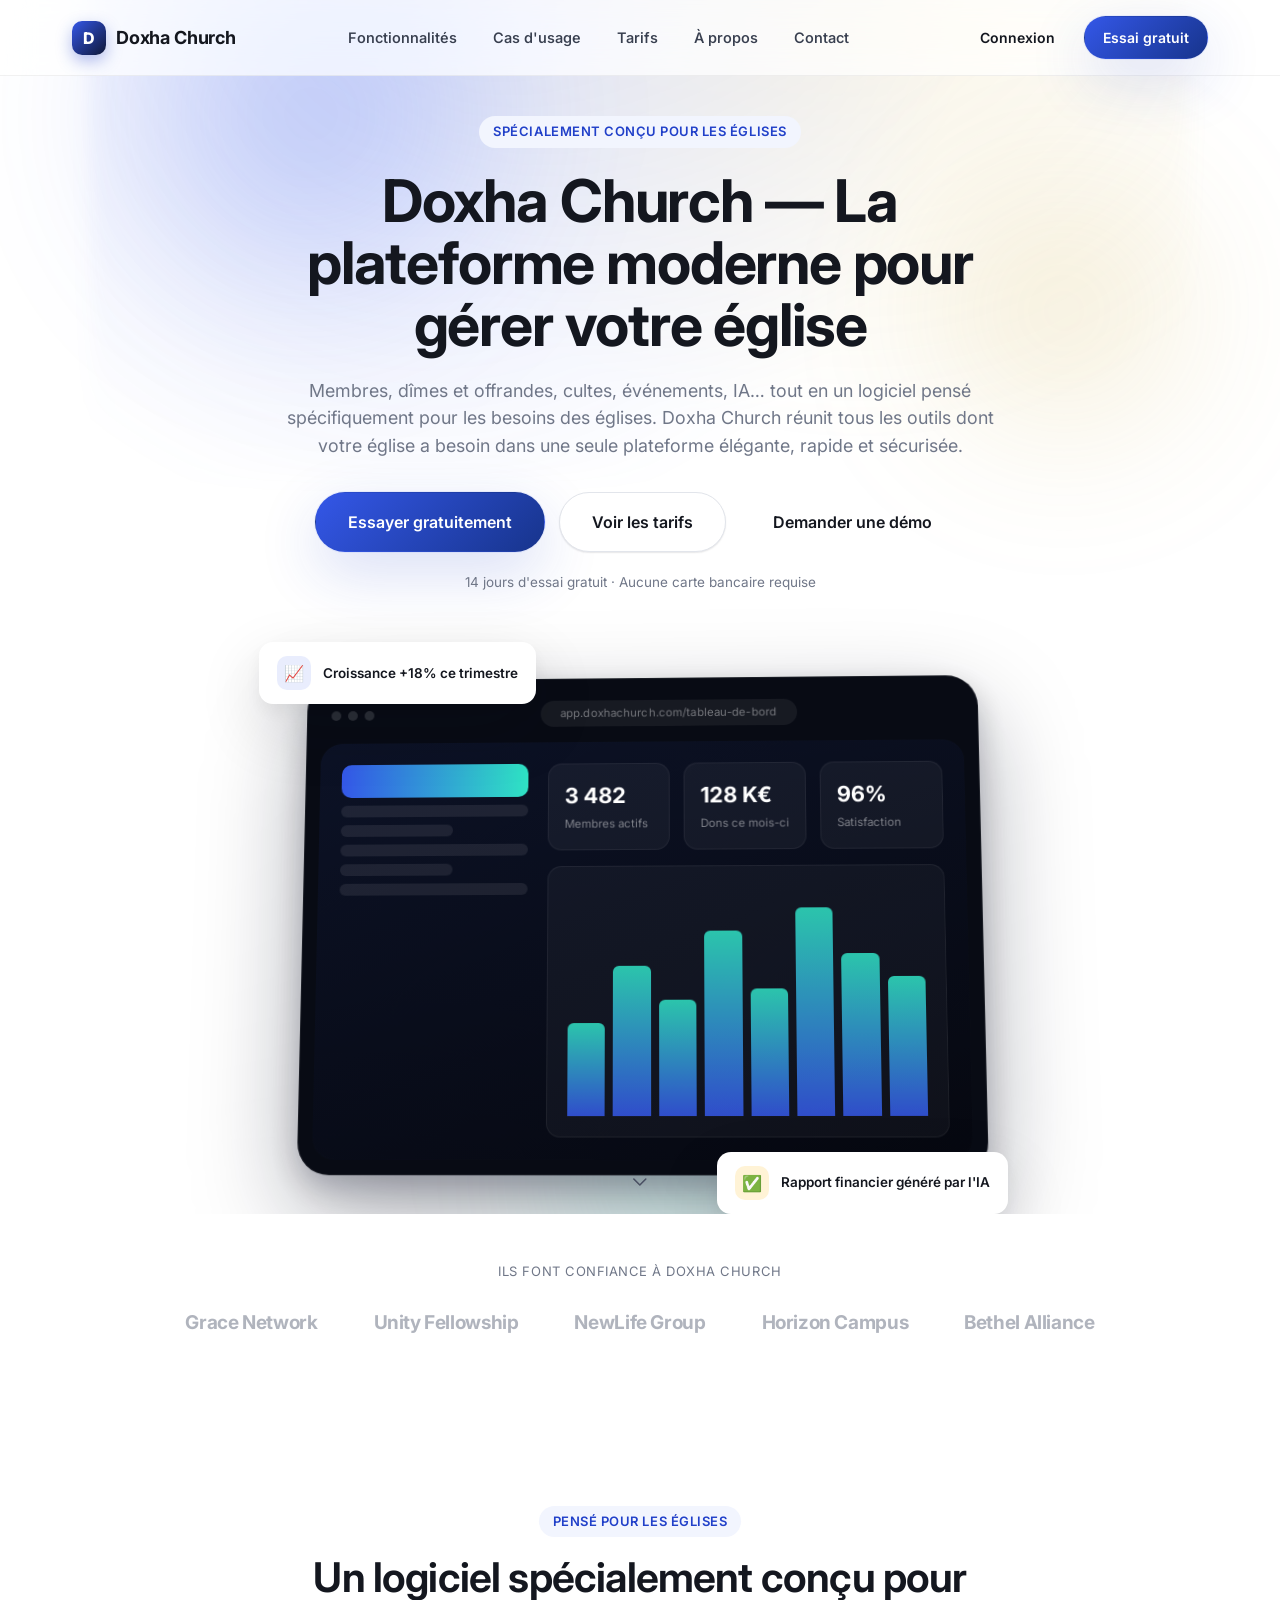
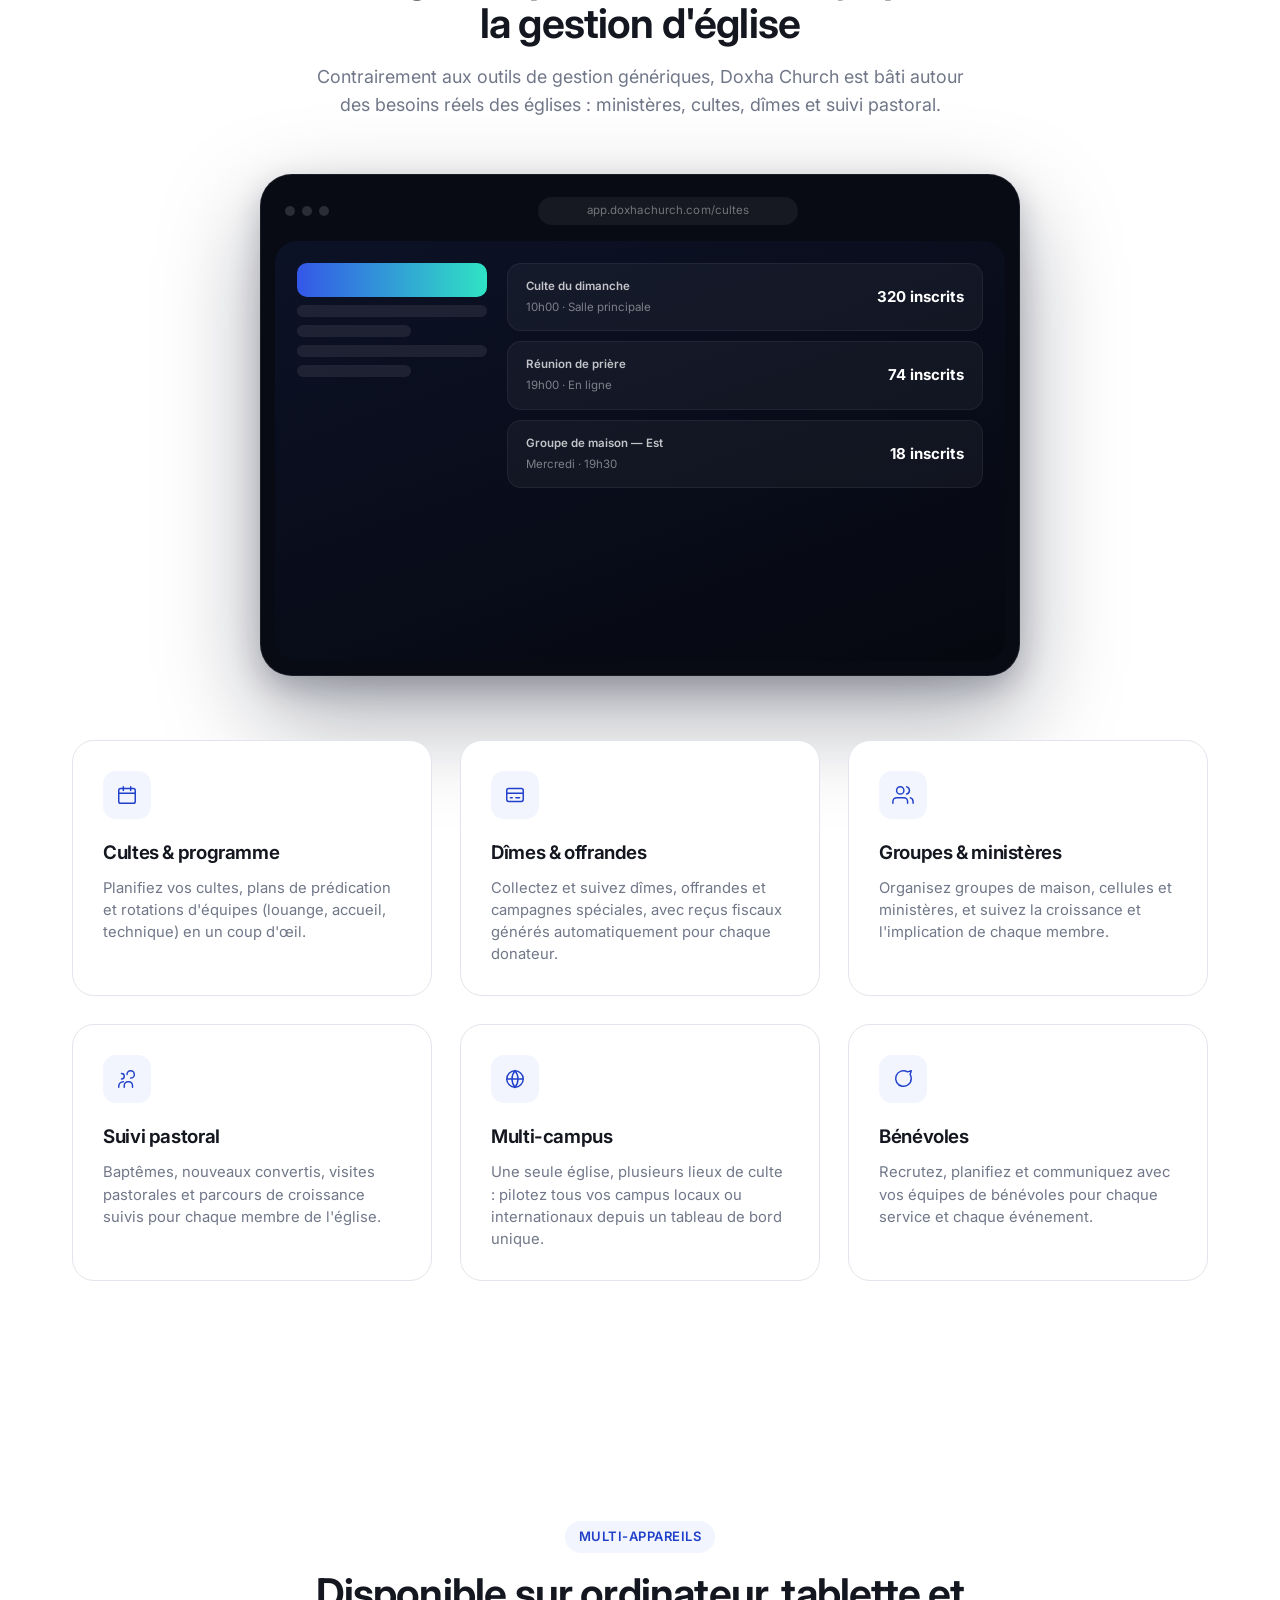
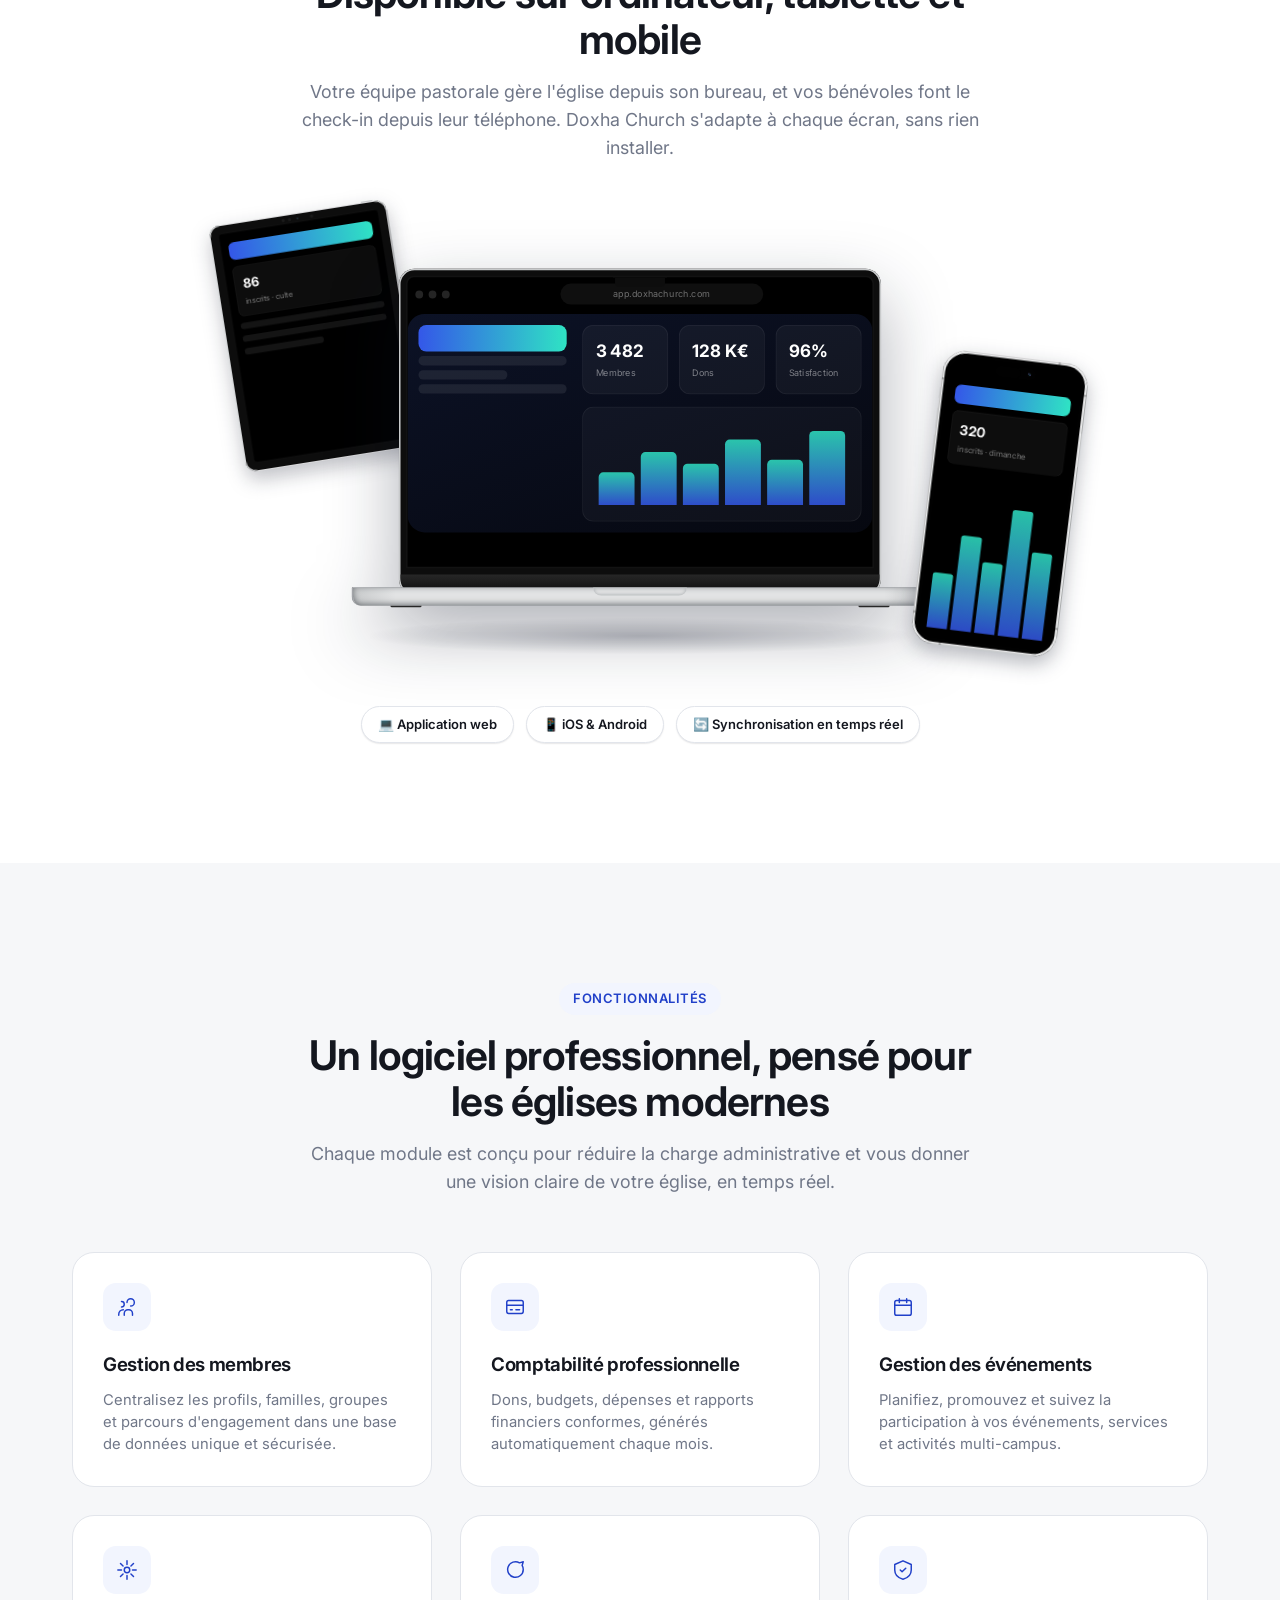
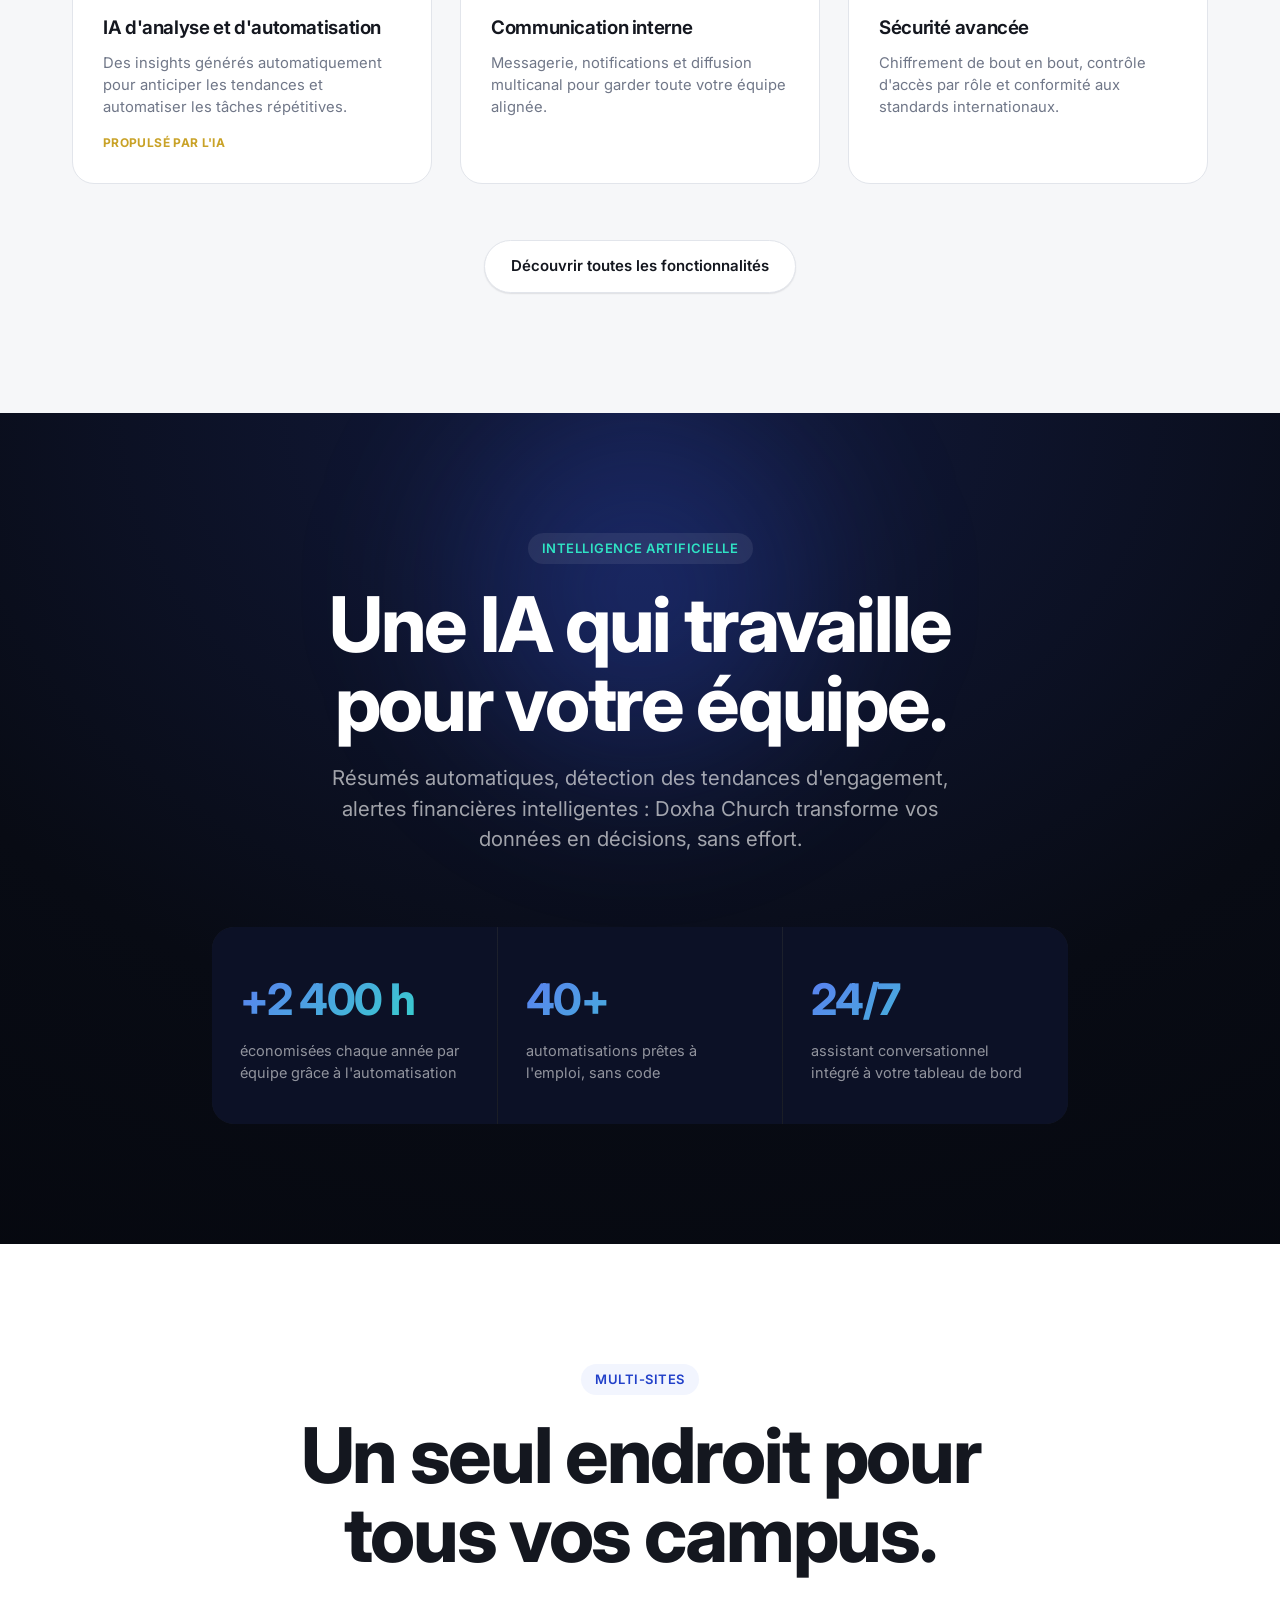
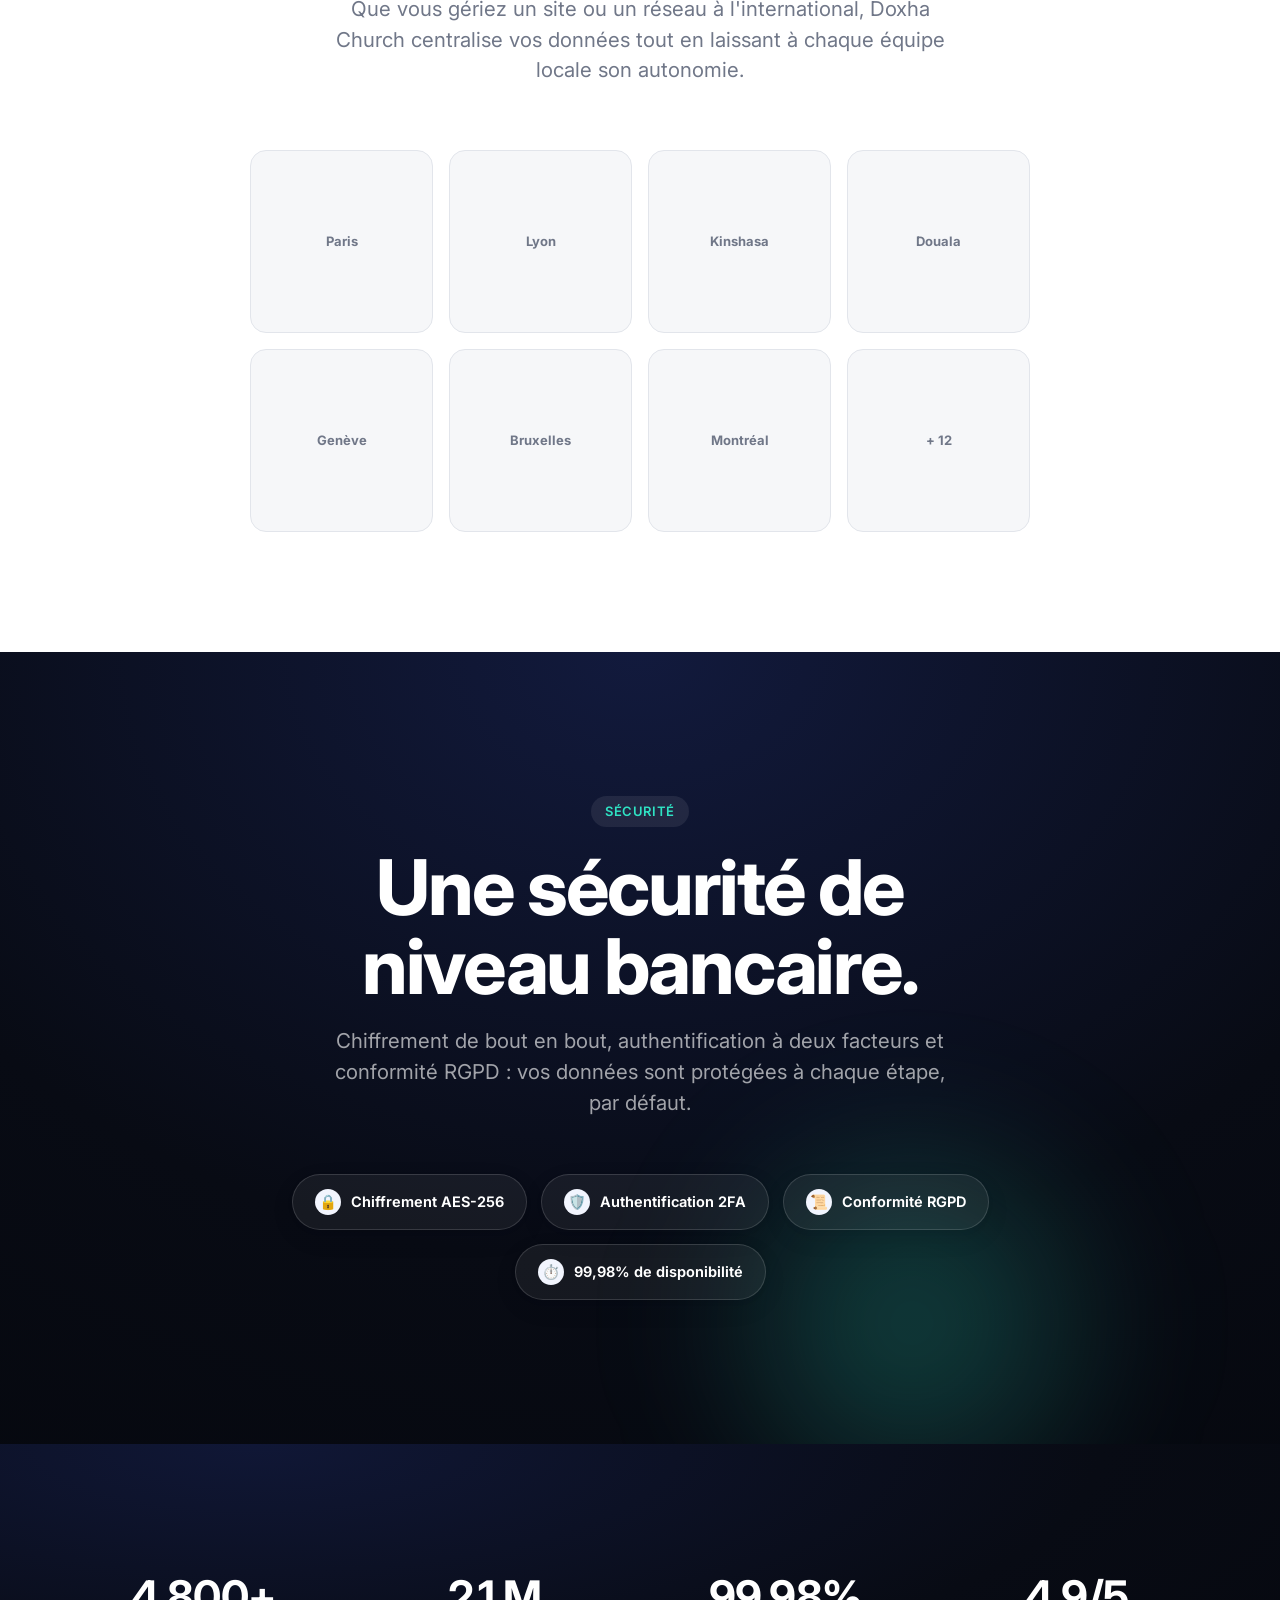
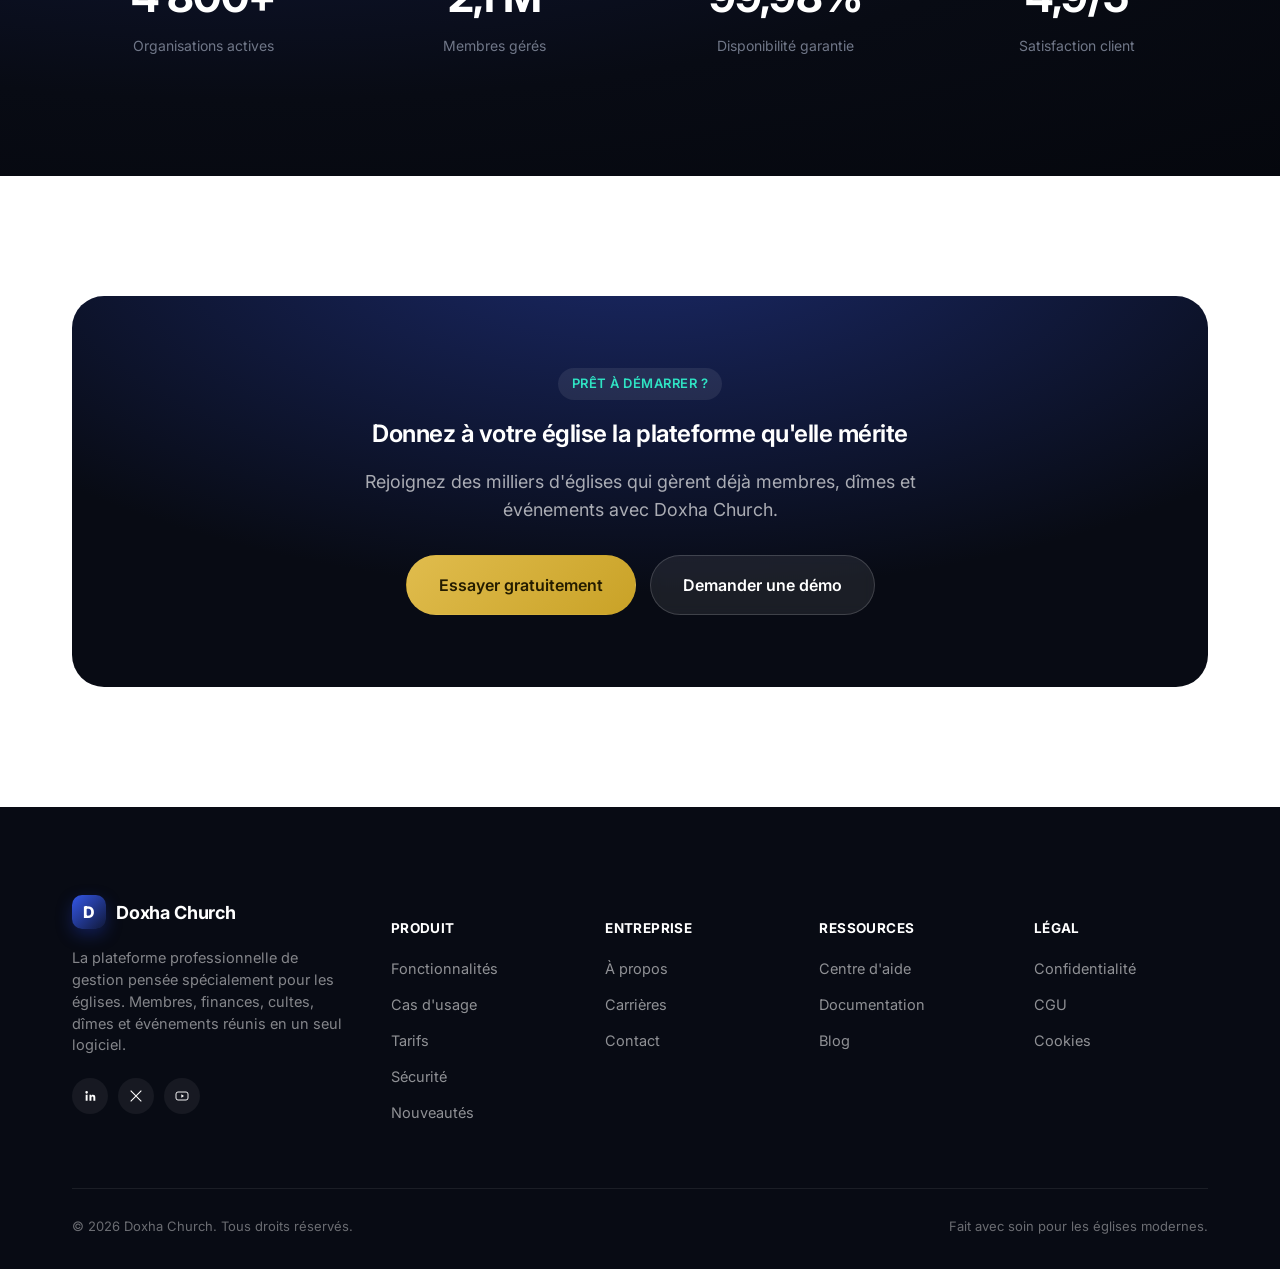
==== commit 8afac7ee: "Utiliser des mockups d'appareils vraiment réalistes (Devices.css, MIT) Remplace les silhouettes CSS " ====
--- a/index.html
+++ b/index.html
@@ -9,6 +9,7 @@
 <link rel="preconnect" href="https://fonts.googleapis.com">
 <link rel="preconnect" href="https://fonts.gstatic.com" crossorigin>
 <link href="https://fonts.googleapis.com/css2?family=Inter:wght@400;500;600;650;700;800&display=swap" rel="stylesheet">
+<link rel="stylesheet" href="css/devices.css">
 <link rel="stylesheet" href="css/style.css">
 </head>
 <body>
@@ -209,59 +210,77 @@
       <p class="lede">Votre équipe pastorale gère l'église depuis son bureau, et vos bénévoles font le check-in depuis leur téléphone. Doxha Church s'adapte à chaque écran, sans rien installer.</p>
     </div>
 
-    <div class="device-stack reveal">
-      <div class="device-ground"></div>
-
-      <div class="device-tablet">
-        <div class="d-camera"></div>
-        <div class="d-screen">
-          <div class="d-pill active"></div>
-          <div class="d-card"><div class="num">86</div><div class="lbl">inscrits · culte</div></div>
-          <div class="d-pill"></div>
-          <div class="d-pill"></div>
-        </div>
-      </div>
-
-      <div class="device-laptop">
-        <div class="lt-screen-frame">
-          <div class="lt-camera"></div>
-          <div class="mockup-bar">
-            <div class="mockup-dots"><span class="mockup-dot"></span><span class="mockup-dot"></span><span class="mockup-dot"></span></div>
-            <div class="mockup-url">app.doxhachurch.com</div>
-          </div>
-          <div class="mockup-screen">
-            <div class="mockup-side">
-              <div class="mockup-pill active"></div>
-              <div class="mockup-pill"></div>
-              <div class="mockup-pill short"></div>
-              <div class="mockup-pill"></div>
-            </div>
-            <div class="mockup-main">
-              <div class="mockup-row">
-                <div class="mockup-card"><div class="num">3 482</div><div class="lbl">Membres</div></div>
-                <div class="mockup-card"><div class="num">128 K€</div><div class="lbl">Dons</div></div>
-                <div class="mockup-card"><div class="num">96%</div><div class="lbl">Satisfaction</div></div>
+    <div class="device-stack-v2 reveal">
+      <div class="dv-ground"></div>
+
+      <div class="dv-tablet">
+        <div class="device device-ipad-pro">
+          <div class="device-frame">
+            <div class="device-screen">
+              <div class="d-pill active"></div>
+              <div class="d-card"><div class="num">86</div><div class="lbl">inscrits · culte</div></div>
+              <div class="d-pill"></div>
+              <div class="d-pill"></div>
+              <div class="d-pill short"></div>
+            </div>
+          </div>
+          <div class="device-btns"></div>
+          <div class="device-sensors"></div>
+        </div>
+      </div>
+
+      <div class="dv-laptop">
+        <div class="device device-macbook-pro">
+          <div class="device-frame">
+            <div class="device-screen">
+              <div class="mockup-bar">
+                <div class="mockup-dots"><span class="mockup-dot"></span><span class="mockup-dot"></span><span class="mockup-dot"></span></div>
+                <div class="mockup-url">app.doxhachurch.com</div>
               </div>
-              <div class="mockup-chart">
-                <span style="height:40%"></span><span style="height:65%"></span><span style="height:50%"></span>
-                <span style="height:80%"></span><span style="height:55%"></span><span style="height:90%"></span>
+              <div class="mockup-screen">
+                <div class="mockup-side">
+                  <div class="mockup-pill active"></div>
+                  <div class="mockup-pill"></div>
+                  <div class="mockup-pill short"></div>
+                  <div class="mockup-pill"></div>
+                </div>
+                <div class="mockup-main">
+                  <div class="mockup-row">
+                    <div class="mockup-card"><div class="num">3 482</div><div class="lbl">Membres</div></div>
+                    <div class="mockup-card"><div class="num">128 K€</div><div class="lbl">Dons</div></div>
+                    <div class="mockup-card"><div class="num">96%</div><div class="lbl">Satisfaction</div></div>
+                  </div>
+                  <div class="mockup-chart">
+                    <span style="height:40%"></span><span style="height:65%"></span><span style="height:50%"></span>
+                    <span style="height:80%"></span><span style="height:55%"></span><span style="height:90%"></span>
+                  </div>
+                </div>
               </div>
             </div>
           </div>
-          <div class="lt-hinge"></div>
-        </div>
-        <div class="lt-deck"></div>
-      </div>
-
-      <div class="device-phone">
-        <div class="d-screen">
-          <div class="d-notch"></div>
-          <div class="d-pill active"></div>
-          <div class="d-card"><div class="num">320</div><div class="lbl">inscrits · dimanche</div></div>
-          <div class="d-chart">
-            <span style="height:35%"></span><span style="height:60%"></span><span style="height:45%"></span><span style="height:80%"></span><span style="height:55%"></span>
-          </div>
-          <div class="d-home"></div>
+          <div class="device-header"></div>
+          <div class="device-power"></div>
+        </div>
+      </div>
+
+      <div class="dv-phone">
+        <div class="device device-iphone-14-pro device-silver">
+          <div class="device-frame">
+            <div class="device-screen">
+              <div class="d-notch"></div>
+              <div class="d-pill active"></div>
+              <div class="d-card"><div class="num">320</div><div class="lbl">inscrits · dimanche</div></div>
+              <div class="d-chart">
+                <span style="height:35%"></span><span style="height:60%"></span><span style="height:45%"></span><span style="height:80%"></span><span style="height:55%"></span>
+              </div>
+            </div>
+          </div>
+          <div class="device-stripe"></div>
+          <div class="device-header"></div>
+          <div class="device-sensors"></div>
+          <div class="device-btns"></div>
+          <div class="device-power"></div>
+          <div class="device-home"></div>
         </div>
       </div>
     </div>
--- a/css/style.css
+++ b/css/style.css
@@ -361,151 +361,79 @@
   .float-card { display: none; }
 }
 
-/* ---------- Multi-device showcase (realistic laptop / tablet / phone) ---------- */
-.device-stack {
+/* ---------- Multi-device showcase (built on Devices.css, MIT — github.com/picturepan2/devices.css) ---------- */
+.device-stack-v2 {
   position: relative;
   max-width: 900px;
+  height: 460px;
   margin: 0 auto;
-  padding: 50px 0 110px;
-}
-.device-ground {
+}
+.dv-ground {
   position: absolute;
-  left: 50%; bottom: 40px; transform: translateX(-50%);
-  width: 70%; height: 40px;
-  background: radial-gradient(ellipse, rgba(10,15,35,0.22), transparent 72%);
+  left: 50%; bottom: 24px; transform: translateX(-50%);
+  width: 60%; height: 36px;
+  background: radial-gradient(ellipse, rgba(10,15,35,0.24), transparent 72%);
   z-index: 0;
 }
-
-/* Laptop: bezel + hinge + aluminium keyboard deck, in soft perspective */
-.device-laptop {
-  position: relative;
+.dv-laptop, .dv-tablet, .dv-phone { position: absolute; }
+.dv-laptop {
+  left: 50%; top: 48%;
+  transform: translate(-50%, -50%) scale(0.78);
+  transform-origin: center;
+  z-index: 2;
+  filter: drop-shadow(0 34px 44px rgba(10,15,35,0.32));
+}
+.dv-tablet {
+  left: 2%; top: 2%;
+  transform: scale(0.32) rotate(-9deg);
+  transform-origin: top left;
   z-index: 1;
-  max-width: 620px;
-  margin: 0 auto;
-  transform: perspective(1400px) rotateX(6deg);
-  transform-style: preserve-3d;
-}
-.device-laptop .lt-screen-frame {
-  background: linear-gradient(155deg, #1b2033, #05070d 60%);
-  border-radius: 16px 16px 3px 3px;
-  padding: 13px 13px 8px;
-  box-shadow: 0 36px 80px rgba(10,15,35,0.34), inset 0 0 0 1px rgba(255,255,255,0.08);
-  position: relative;
-}
-.device-laptop .lt-camera {
-  position: absolute; top: 5px; left: 50%; transform: translateX(-50%);
-  width: 5px; height: 5px; border-radius: 50%;
-  background: #000; box-shadow: 0 0 0 2px rgba(255,255,255,0.05);
-}
-.device-laptop .mockup-screen { min-height: 300px; border-radius: 6px; }
-.device-laptop .lt-hinge {
-  height: 9px;
-  background: linear-gradient(180deg, #2a3150, #11141f 55%, #05070d);
-  border-radius: 0 0 3px 3px;
-}
-.device-laptop .lt-deck {
-  height: 20px;
-  margin: 0 -3%;
-  background: linear-gradient(180deg, #e4e7ee, #b9bfcc 45%, #9aa1b1);
-  border-radius: 0 0 12px 12px;
-  position: relative;
-  box-shadow: 0 14px 28px rgba(10,15,35,0.28);
-}
-.device-laptop .lt-deck::before {
-  content: "";
-  position: absolute; top: 0; left: 50%; transform: translateX(-50%);
-  width: 16%; height: 5px;
-  background: #8a91a1;
-  border-radius: 0 0 8px 8px;
-}
-
-/* Tablet: thin bezel, camera dot, no home button */
-.device-tablet {
-  position: absolute;
-  z-index: 0;
-  top: 4%;
-  left: -4%;
-  width: 232px;
-  background: linear-gradient(155deg, #23283e, #05070d 65%);
-  border-radius: 22px;
-  padding: 16px 10px;
-  box-shadow: 0 30px 64px rgba(10,15,35,0.3), inset 0 0 0 1px rgba(255,255,255,0.08);
-  transform: rotate(-8deg);
-}
-.device-tablet .d-camera {
-  position: absolute; top: 7px; left: 50%; transform: translateX(-50%);
-  width: 5px; height: 5px; border-radius: 50%;
-  background: #000; box-shadow: 0 0 0 2px rgba(255,255,255,0.05);
-}
-.device-tablet .d-screen {
-  background: linear-gradient(165deg, #0c1226, #060810);
-  border-radius: 8px;
-  padding: 14px 12px;
-  display: flex; flex-direction: column; gap: 8px;
-  min-height: 280px;
-}
-
-/* Phone: dynamic-island notch, side buttons, home indicator */
-.device-phone {
-  position: absolute;
-  z-index: 2;
-  bottom: -6%;
-  right: -3%;
-  width: 158px;
-  background: linear-gradient(155deg, #262b42, #05070d 65%);
-  border-radius: 32px;
-  padding: 8px;
-  box-shadow: 0 26px 60px rgba(10,15,35,0.4), inset 0 0 0 1px rgba(255,255,255,0.1);
-  transform: rotate(6deg);
-}
-.device-phone::before, .device-phone::after {
-  content: "";
-  position: absolute;
-  right: -2px;
-  width: 2px; height: 26px;
-  background: #171b2a;
-  border-radius: 2px 0 0 2px;
-}
-.device-phone::before { top: 58px; }
-.device-phone::after { top: 92px; height: 40px; }
-.device-phone .d-screen {
-  position: relative;
-  background: linear-gradient(165deg, #0c1226, #060810);
-  border-radius: 24px;
-  padding: 14px 10px 16px;
-  display: flex; flex-direction: column; gap: 8px;
-  min-height: 268px;
-}
-.device-phone .d-notch {
-  width: 42%; height: 15px; margin: 0 auto 10px;
-  background: #05070d;
-  border-radius: 10px;
-}
-.device-phone .d-home {
-  position: absolute; bottom: 6px; left: 50%; transform: translateX(-50%);
-  width: 34%; height: 4px; border-radius: 3px;
-  background: rgba(255,255,255,0.35);
-}
-
-.d-screen .d-card {
+  filter: drop-shadow(0 26px 30px rgba(10,15,35,0.26));
+}
+.dv-phone {
+  right: 4%; bottom: 4%;
+  transform: scale(0.34) rotate(7deg);
+  transform-origin: bottom right;
+  z-index: 3;
+  filter: drop-shadow(0 22px 30px rgba(10,15,35,0.3));
+}
+
+.device-screen { overflow: hidden; }
+
+/* Laptop screen content (native 600x375) */
+.device-macbook-pro .device-screen .mockup-bar { padding: 8px 10px 12px; }
+.device-macbook-pro .device-screen .mockup-screen { min-height: 0; height: 280px; padding: 14px; }
+.device-macbook-pro .device-screen .mockup-side { gap: 6px; }
+
+/* Tablet / phone screen content (native canvas, shrunk together with the frame) */
+.d-pill { height: 20px; border-radius: 10px; background: rgba(255,255,255,0.08); }
+.d-pill.active { background: linear-gradient(90deg, var(--blue-500), var(--teal-400)); height: 56px; border-radius: 18px; }
+.d-pill.short { width: 55%; }
+.d-card {
   background: rgba(255,255,255,0.05);
-  border: 1px solid rgba(255,255,255,0.07);
-  border-radius: 10px;
-  padding: 10px;
-}
-.d-screen .d-card .num { font-size: 15px; font-weight: 700; color: var(--white); }
-.d-screen .d-card .lbl { font-size: 9.5px; color: rgba(255,255,255,0.45); margin-top: 2px; }
-.d-screen .d-pill { height: 8px; border-radius: 4px; background: rgba(255,255,255,0.08); }
-.d-screen .d-pill.active { background: linear-gradient(90deg, var(--blue-500), var(--teal-400)); height: 22px; border-radius: 7px; }
-.d-screen .d-chart { flex: 1; display: flex; align-items: flex-end; gap: 4px; }
-.d-screen .d-chart span { flex: 1; border-radius: 3px 3px 0 0; background: linear-gradient(180deg, var(--teal-400), var(--blue-500)); opacity: 0.85; }
+  border: 1px solid rgba(255,255,255,0.08);
+  border-radius: 20px;
+  padding: 26px;
+}
+.d-card .num { font-size: 40px; font-weight: 700; color: var(--white); }
+.d-card .lbl { font-size: 24px; color: rgba(255,255,255,0.45); margin-top: 8px; }
+.d-chart { flex: 1; display: flex; align-items: flex-end; gap: 10px; min-height: 140px; }
+.d-chart span { flex: 1; border-radius: 8px 8px 0 0; background: linear-gradient(180deg, var(--teal-400), var(--blue-500)); opacity: 0.85; }
+
+.device-ipad-pro .device-screen,
+.device-iphone-14-pro .device-screen {
+  display: flex; flex-direction: column; gap: 20px;
+  padding: 30px 24px;
+}
+.device-iphone-14-pro .device-screen .d-notch { height: 30px; }
 
 .device-badges { display: flex; justify-content: center; gap: 12px; flex-wrap: wrap; margin-top: 28px; }
 
 @media (max-width: 760px) {
-  .device-tablet { display: none; }
-  .device-phone { width: 128px; right: 2%; bottom: -4%; }
-  .device-laptop { max-width: 92%; }
+  .device-stack-v2 { height: 340px; }
+  .dv-tablet { display: none; }
+  .dv-phone { transform: scale(0.42) rotate(0deg); right: 50%; margin-right: -73px; bottom: 0; }
+  .dv-laptop { transform: translate(-50%, -50%) scale(0.56); top: 42%; }
 }
 
 /* ---------- Logo strip ---------- */
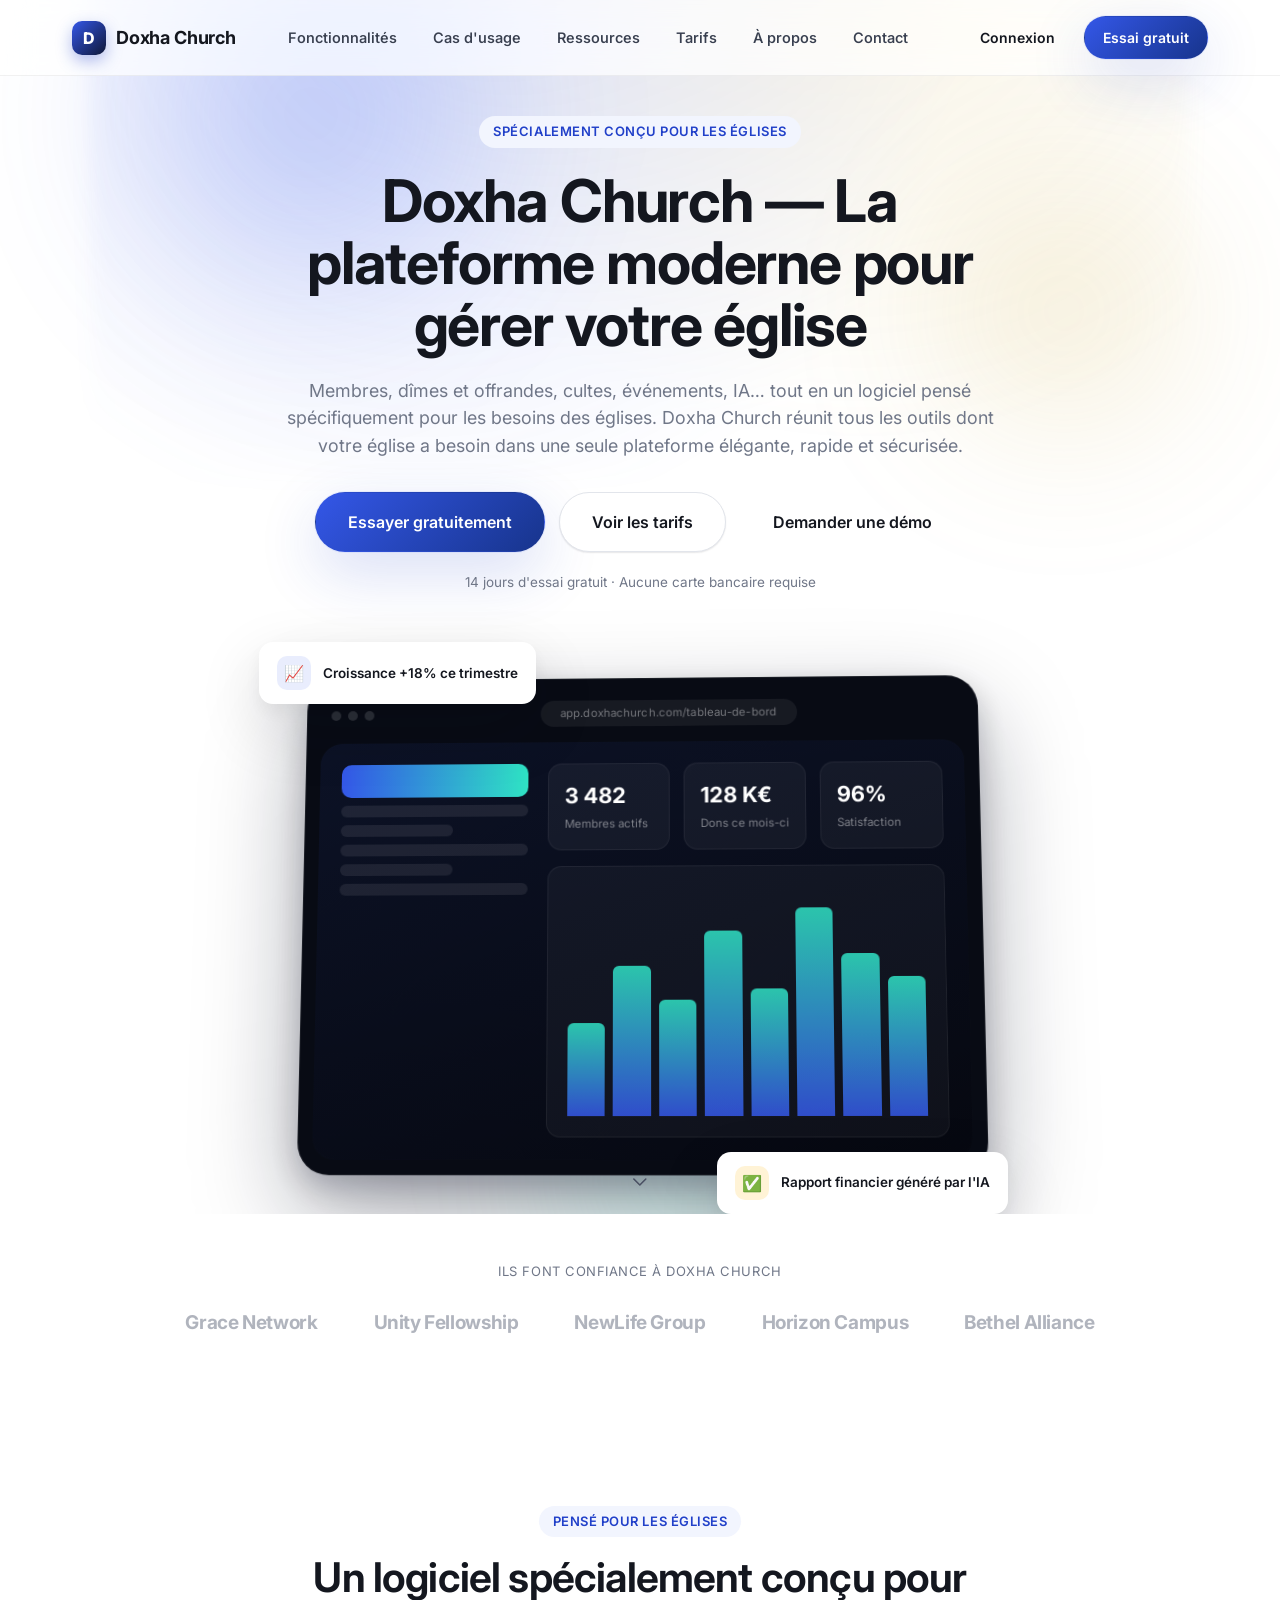
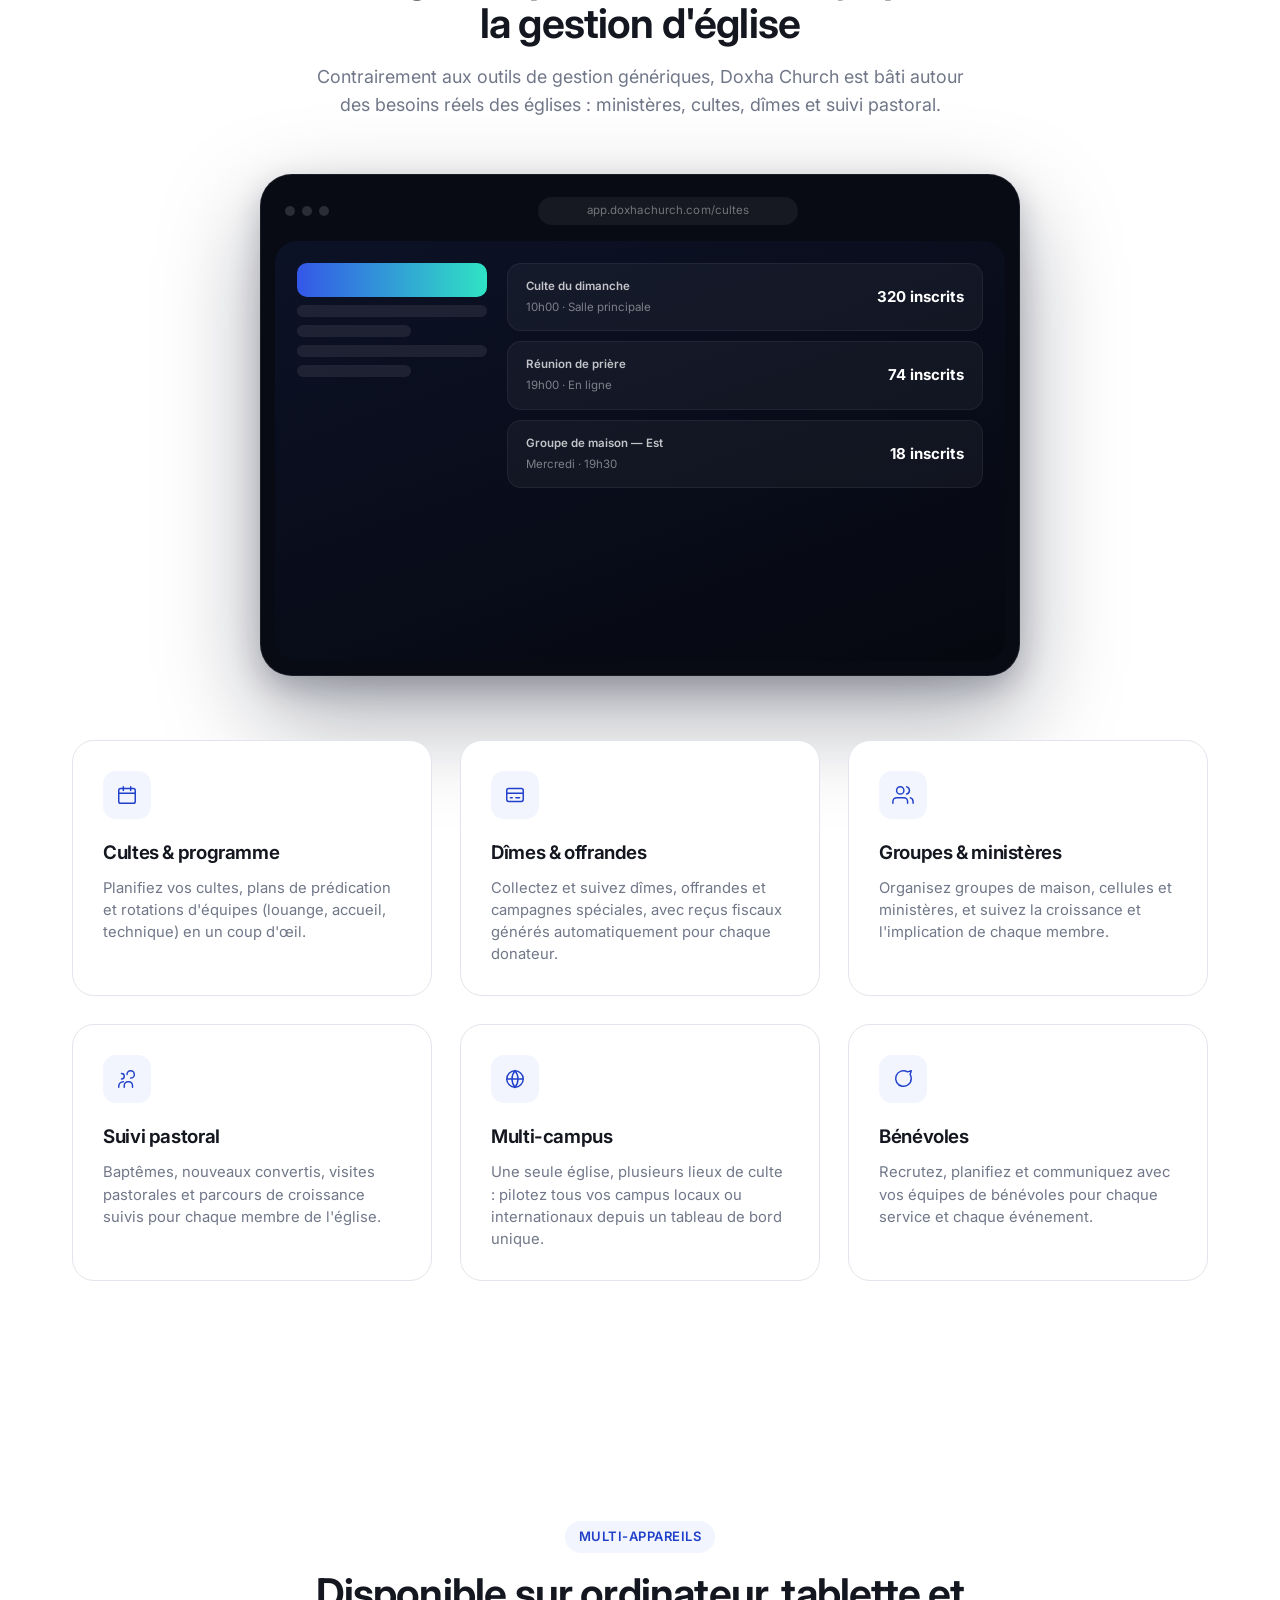
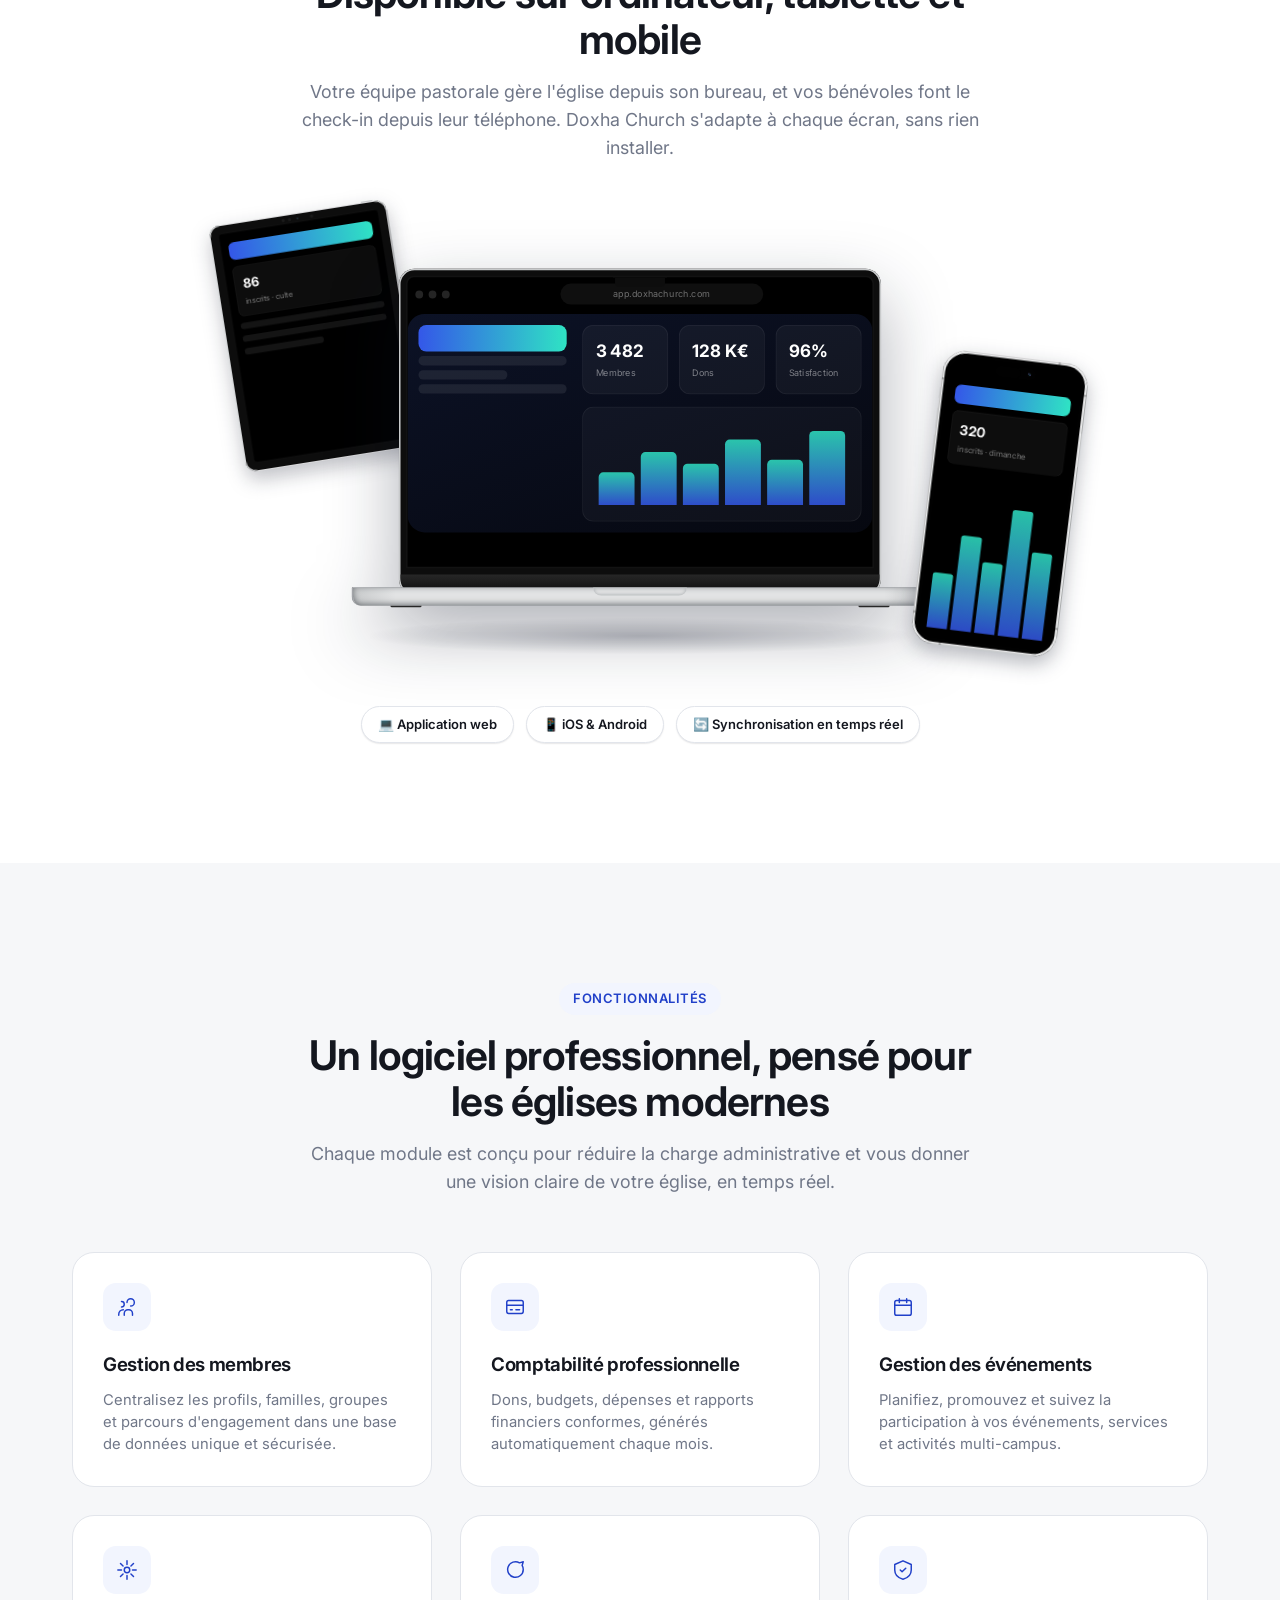
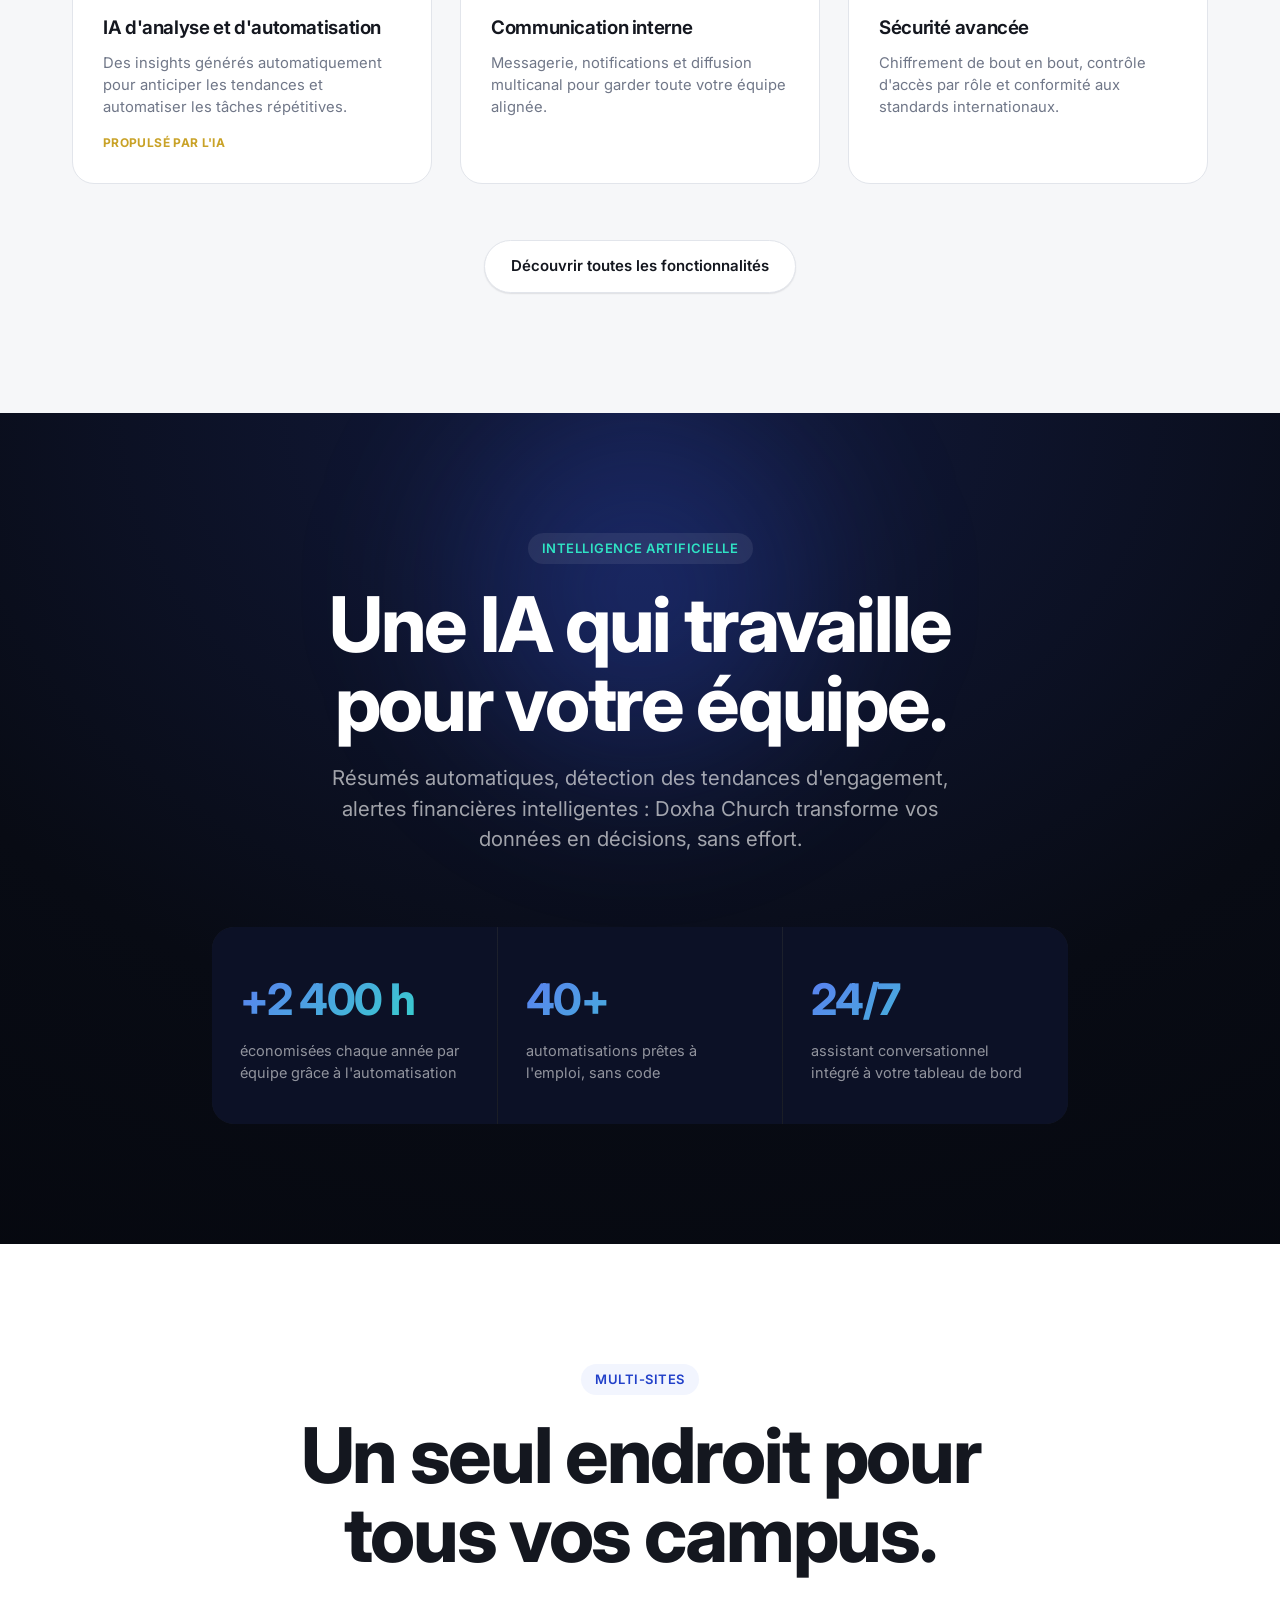
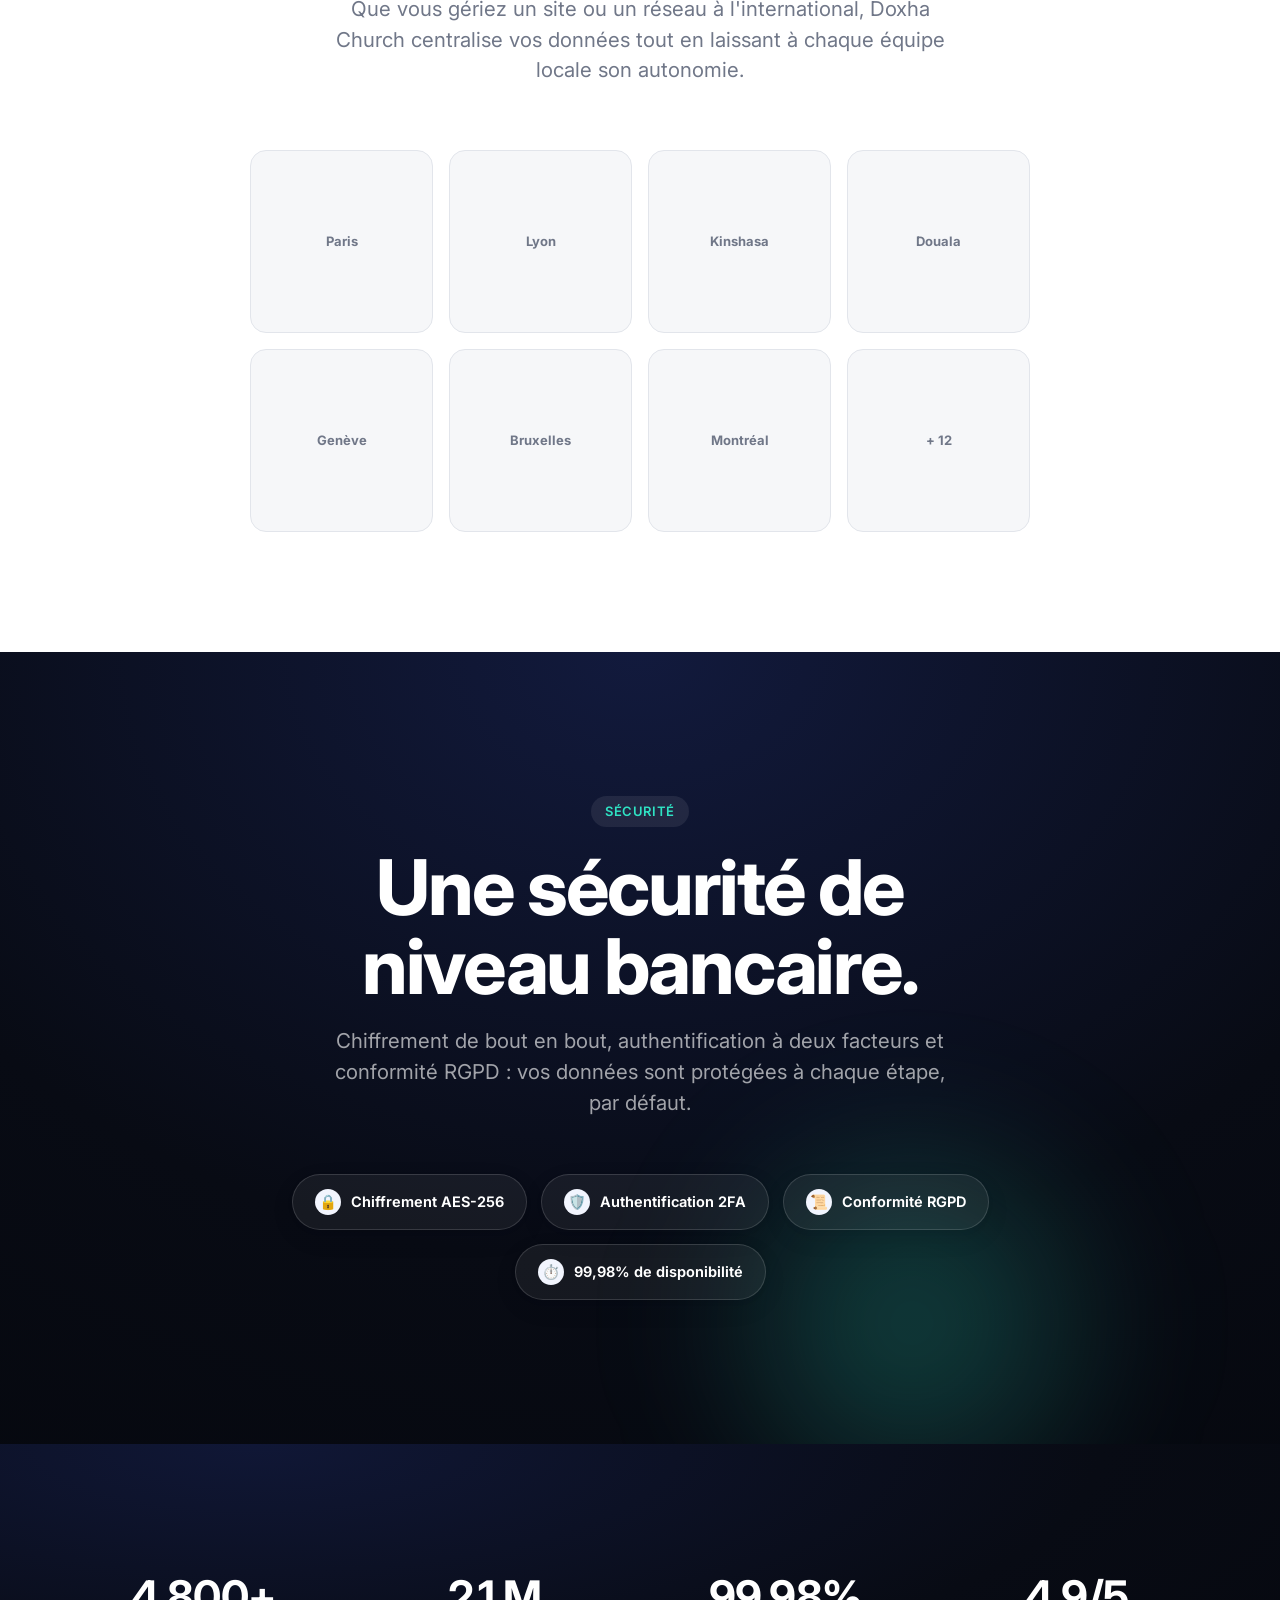
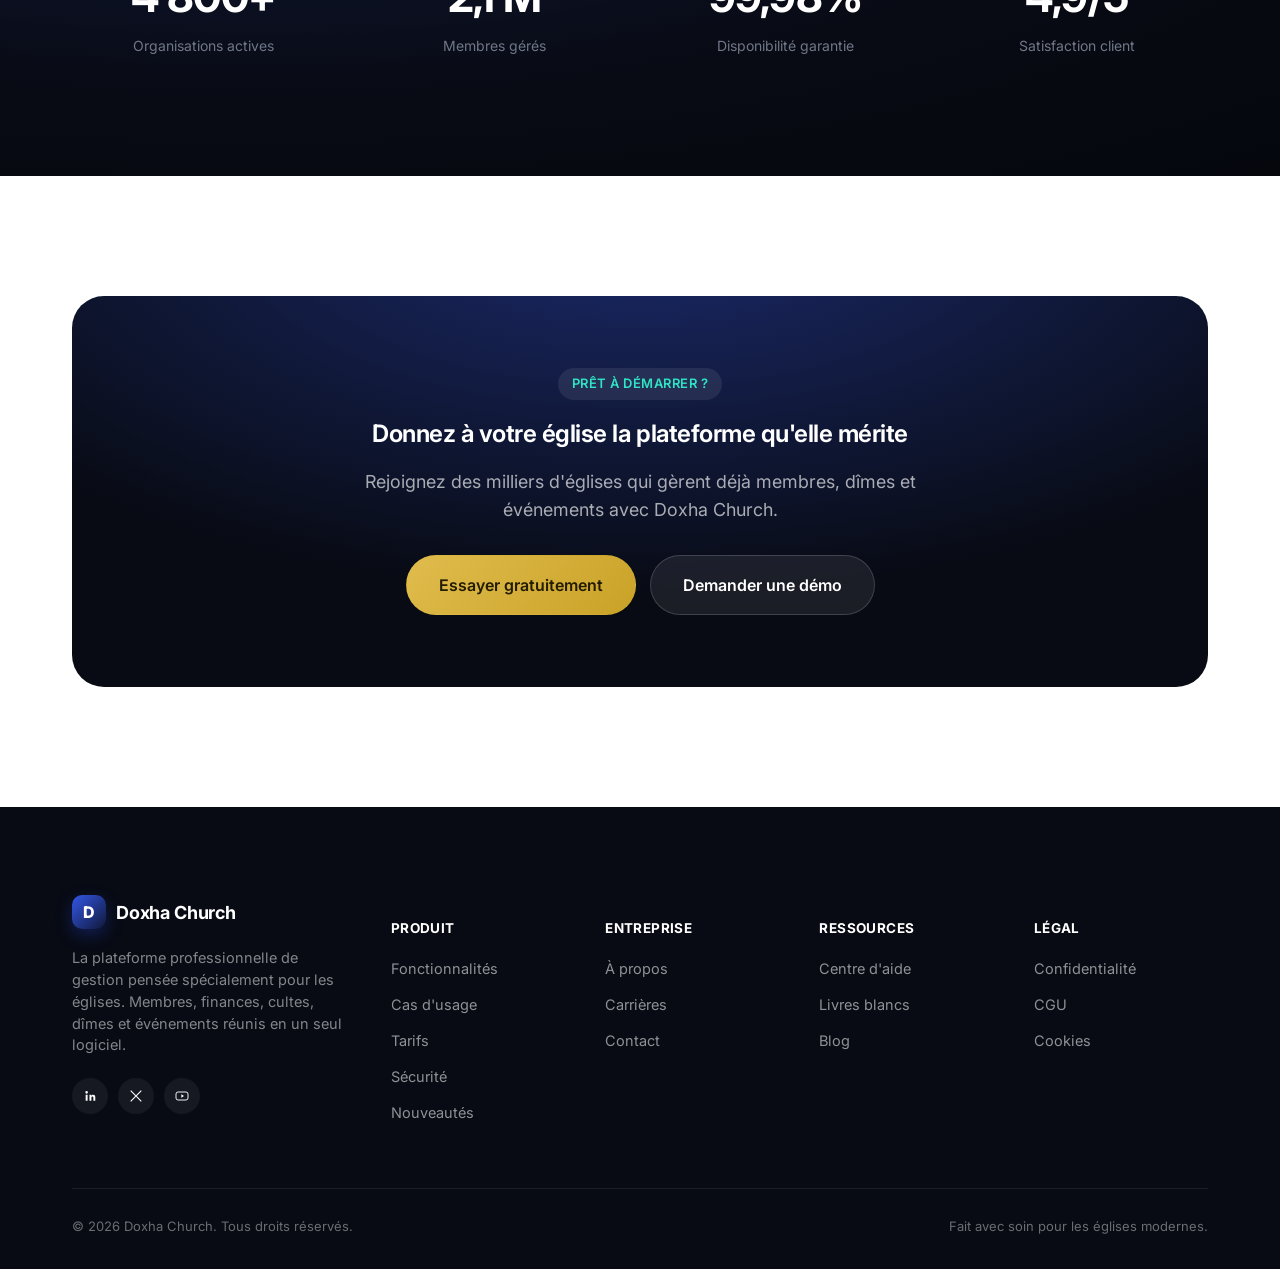
==== commit 3eea94cd: "Ajouter 3 livres blancs téléchargeables et une page Ressources - Trois livres blancs PDF originaux, " ====
--- a/index.html
+++ b/index.html
@@ -20,6 +20,7 @@
     <div class="nav-links">
       <a href="fonctionnalites.html">Fonctionnalités</a>
       <a href="cas-usage.html">Cas d'usage</a>
+      <a href="ressources.html">Ressources</a>
       <a href="tarifs.html">Tarifs</a>
       <a href="a-propos.html">À propos</a>
       <a href="contact.html">Contact</a>
@@ -35,6 +36,7 @@
   <div class="mobile-menu">
     <a href="fonctionnalites.html">Fonctionnalités</a>
     <a href="cas-usage.html">Cas d'usage</a>
+      <a href="ressources.html">Ressources</a>
     <a href="tarifs.html">Tarifs</a>
     <a href="a-propos.html">À propos</a>
     <a href="contact.html">Contact</a>
@@ -466,7 +468,7 @@
         <h5>Ressources</h5>
         <ul>
           <li><a href="contact.html">Centre d'aide</a></li>
-          <li><a href="#">Documentation</a></li>
+          <li><a href="ressources.html">Livres blancs</a></li>
           <li><a href="#">Blog</a></li>
         </ul>
       </div>
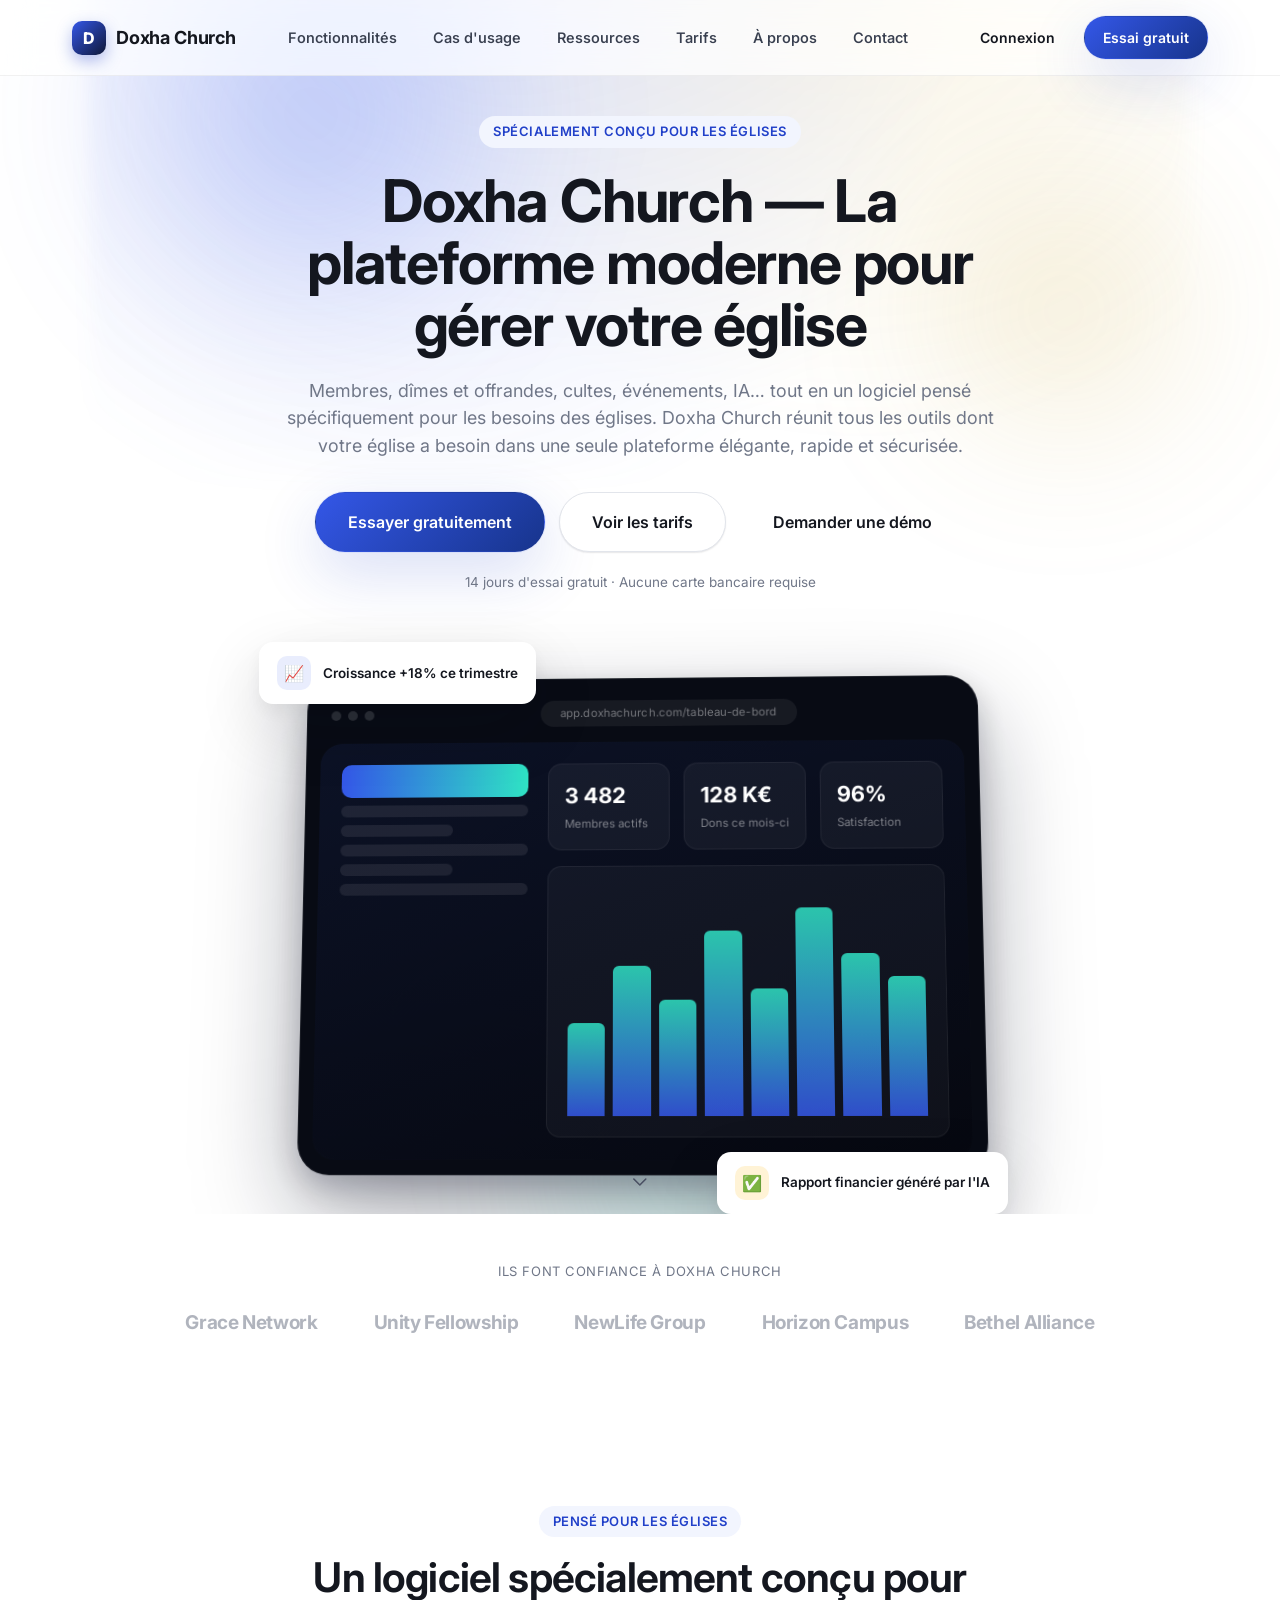
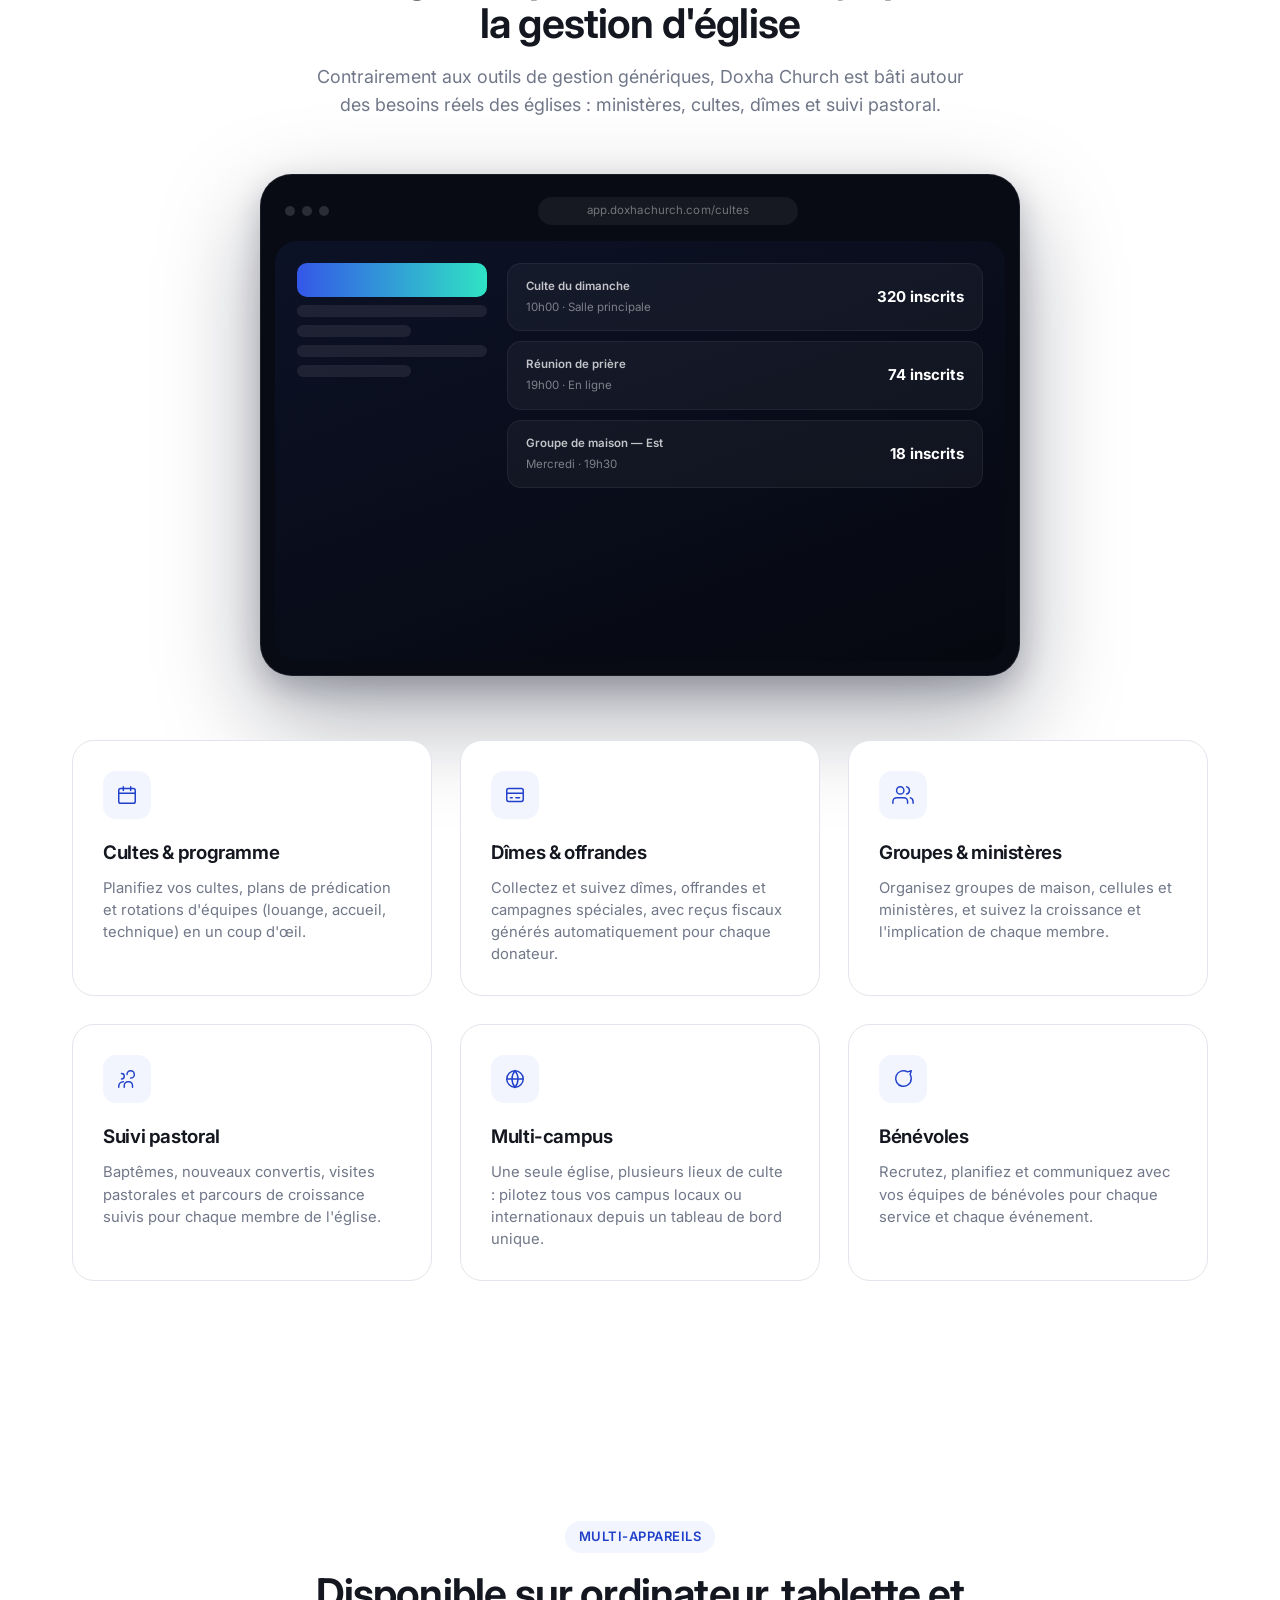
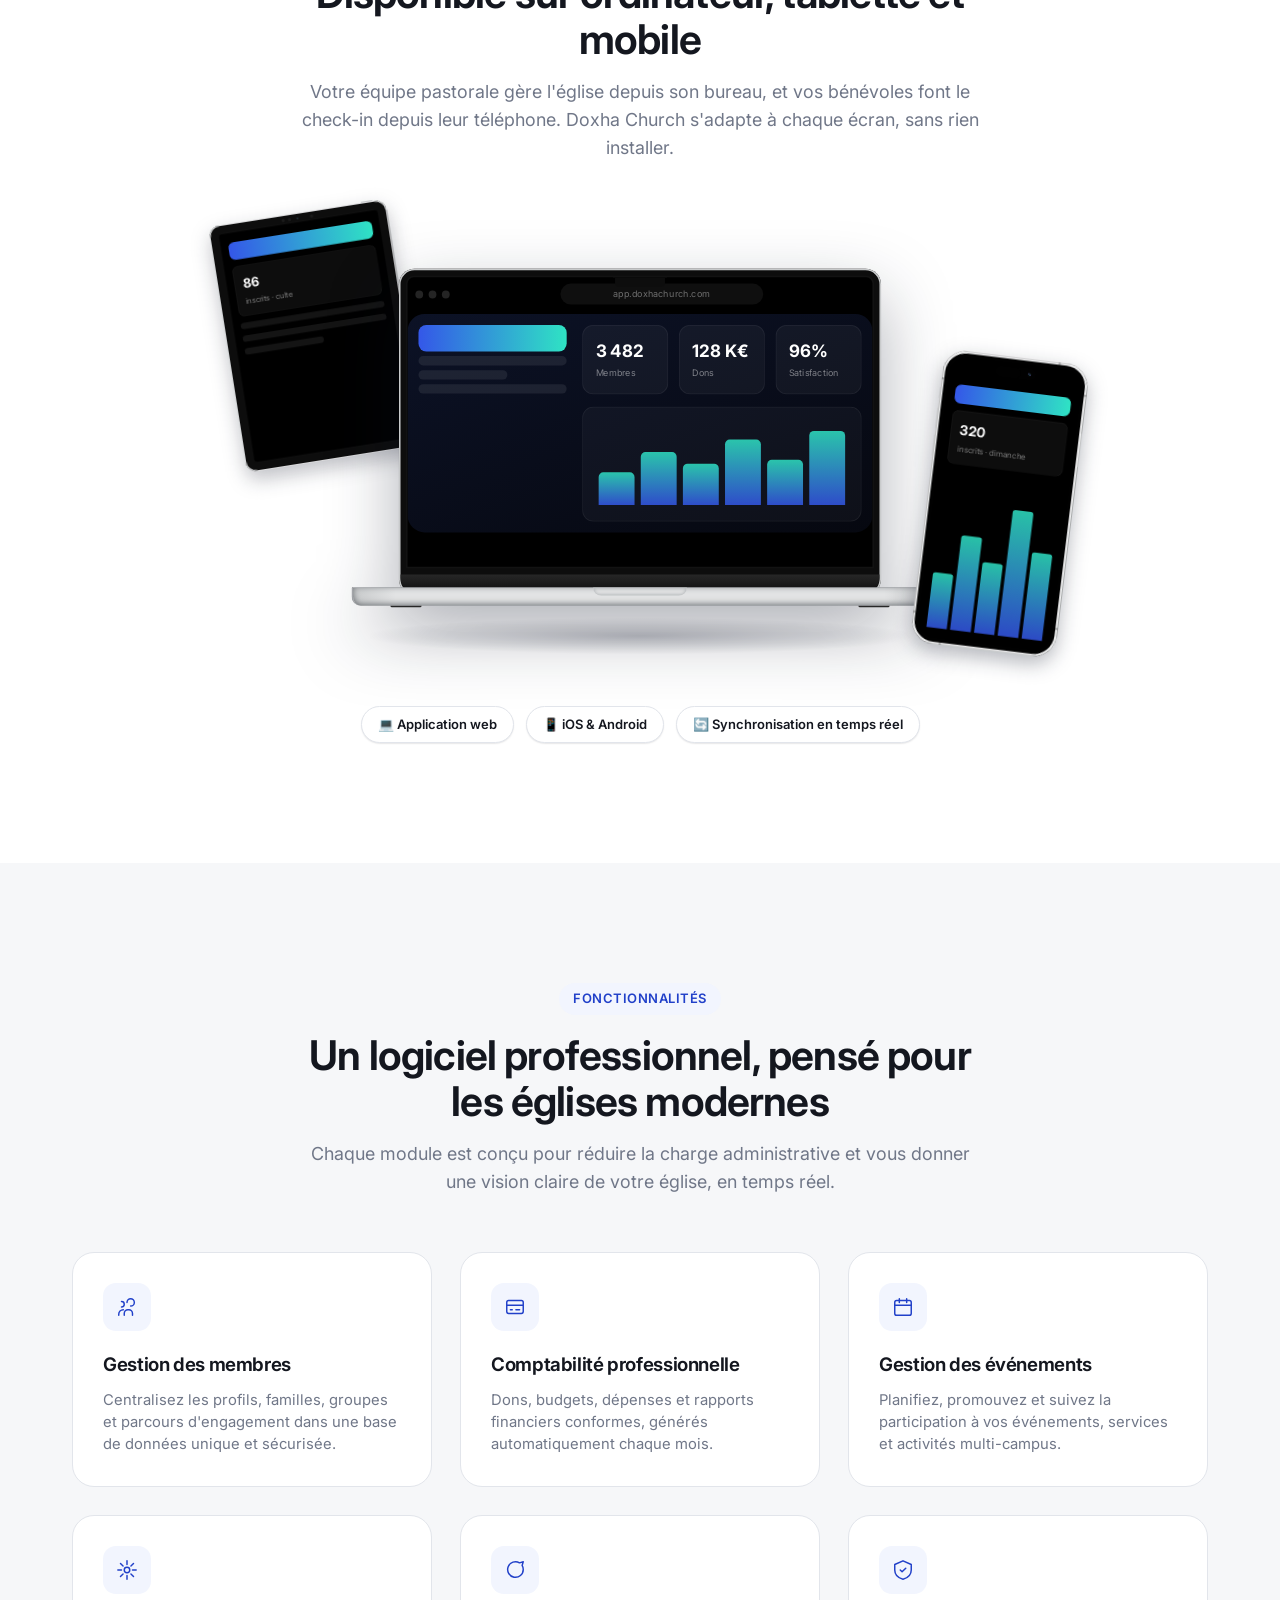
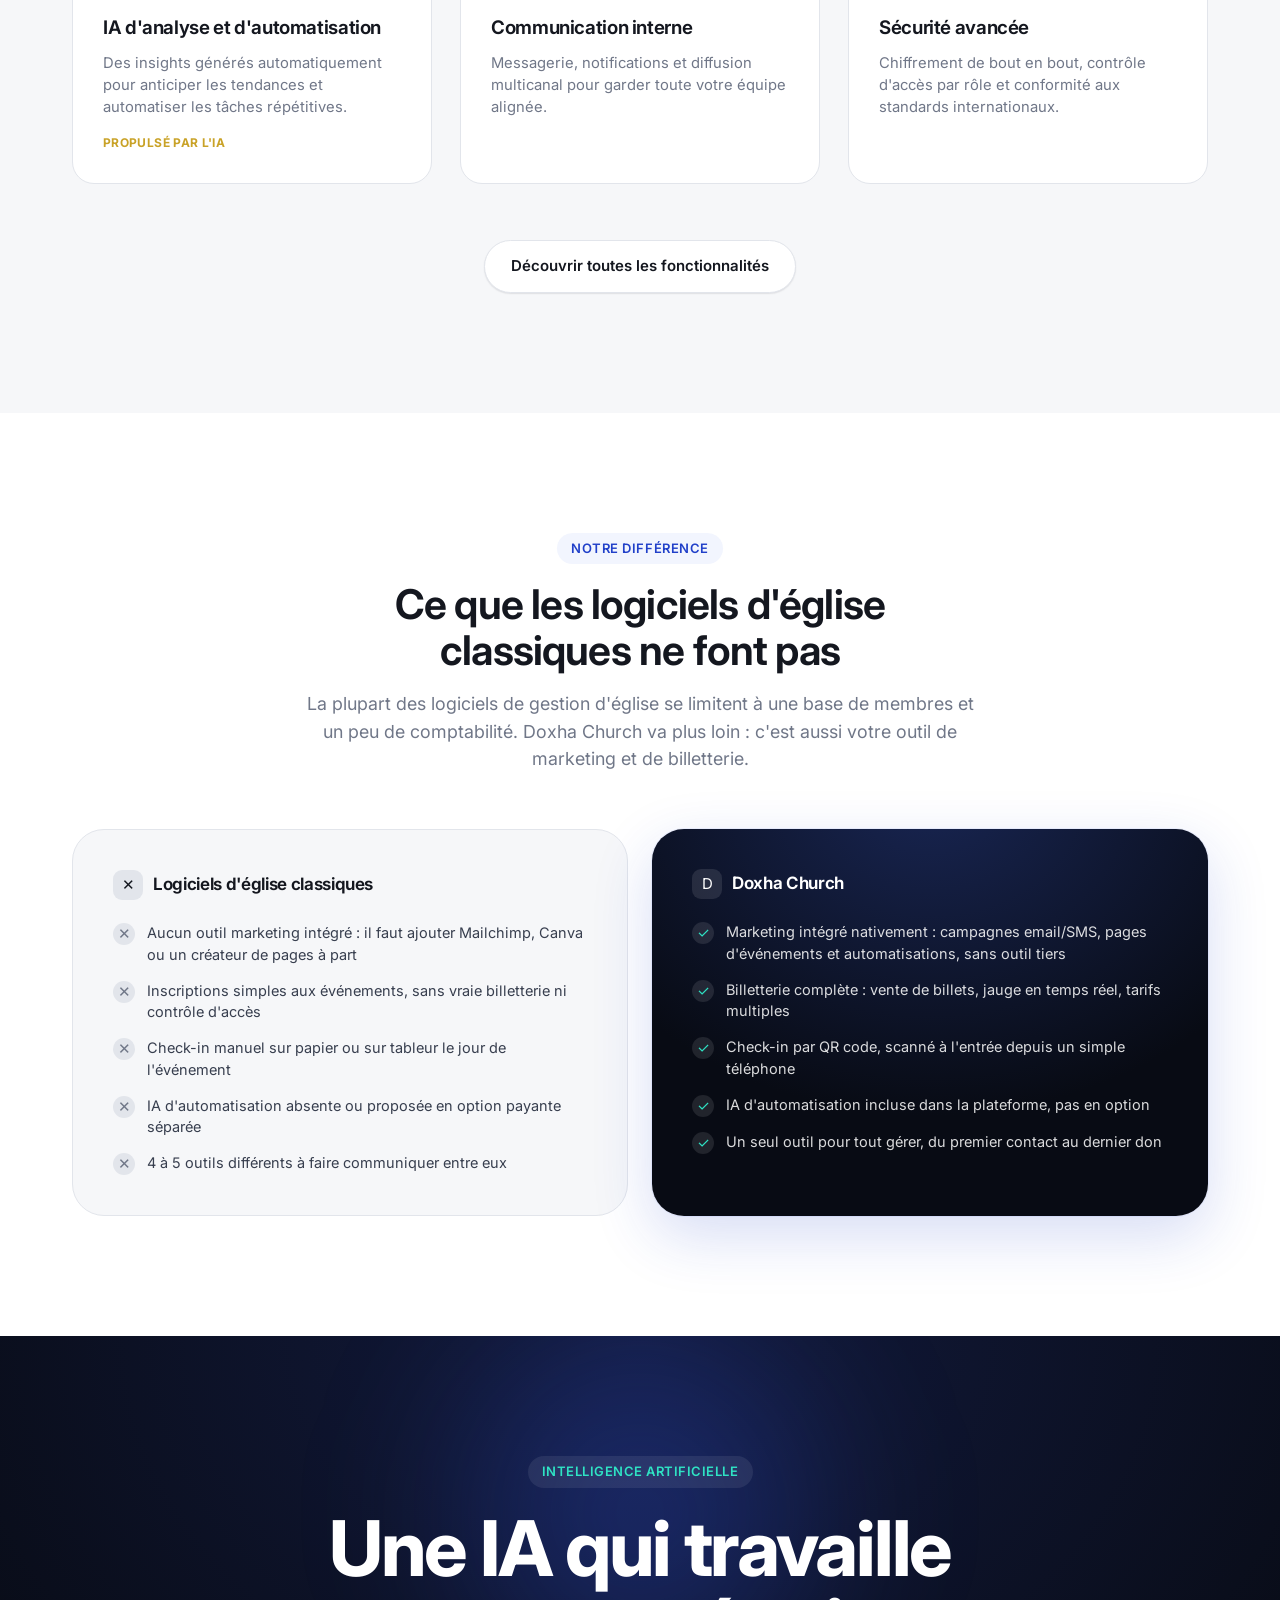
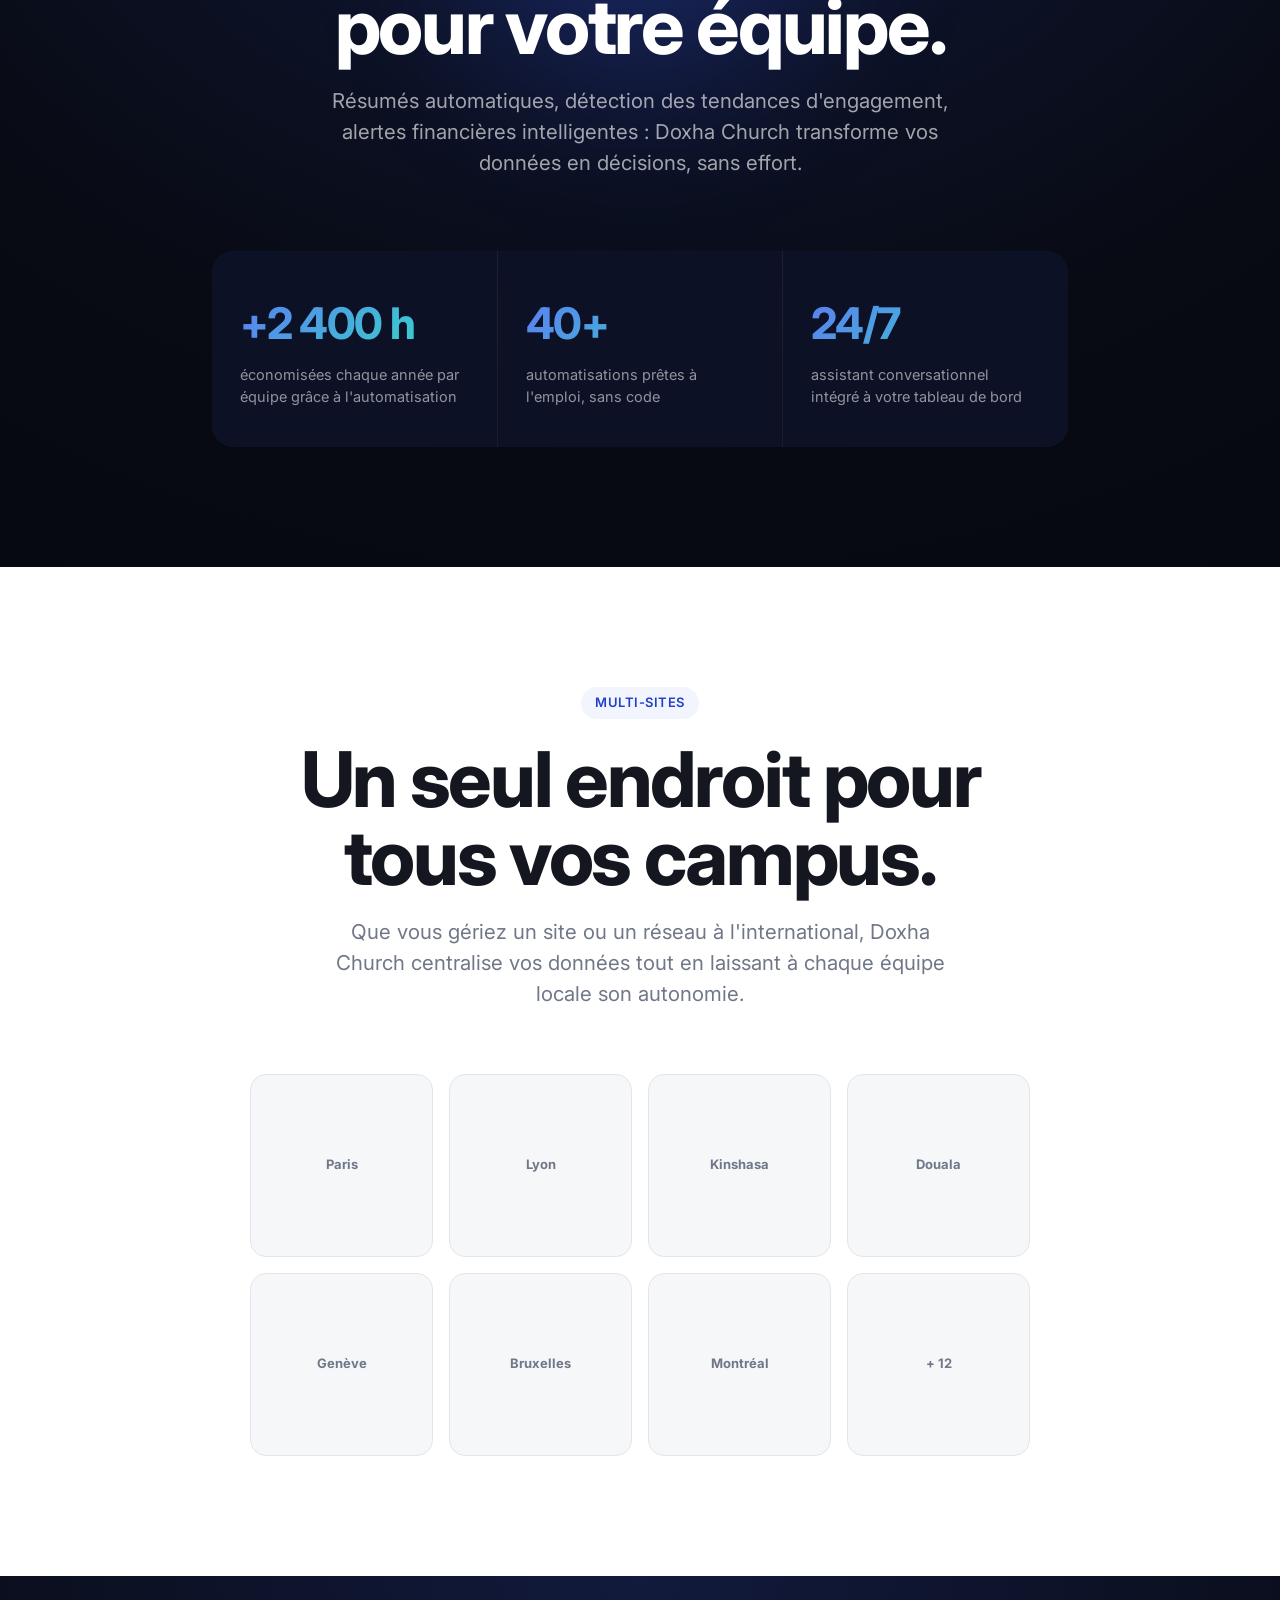
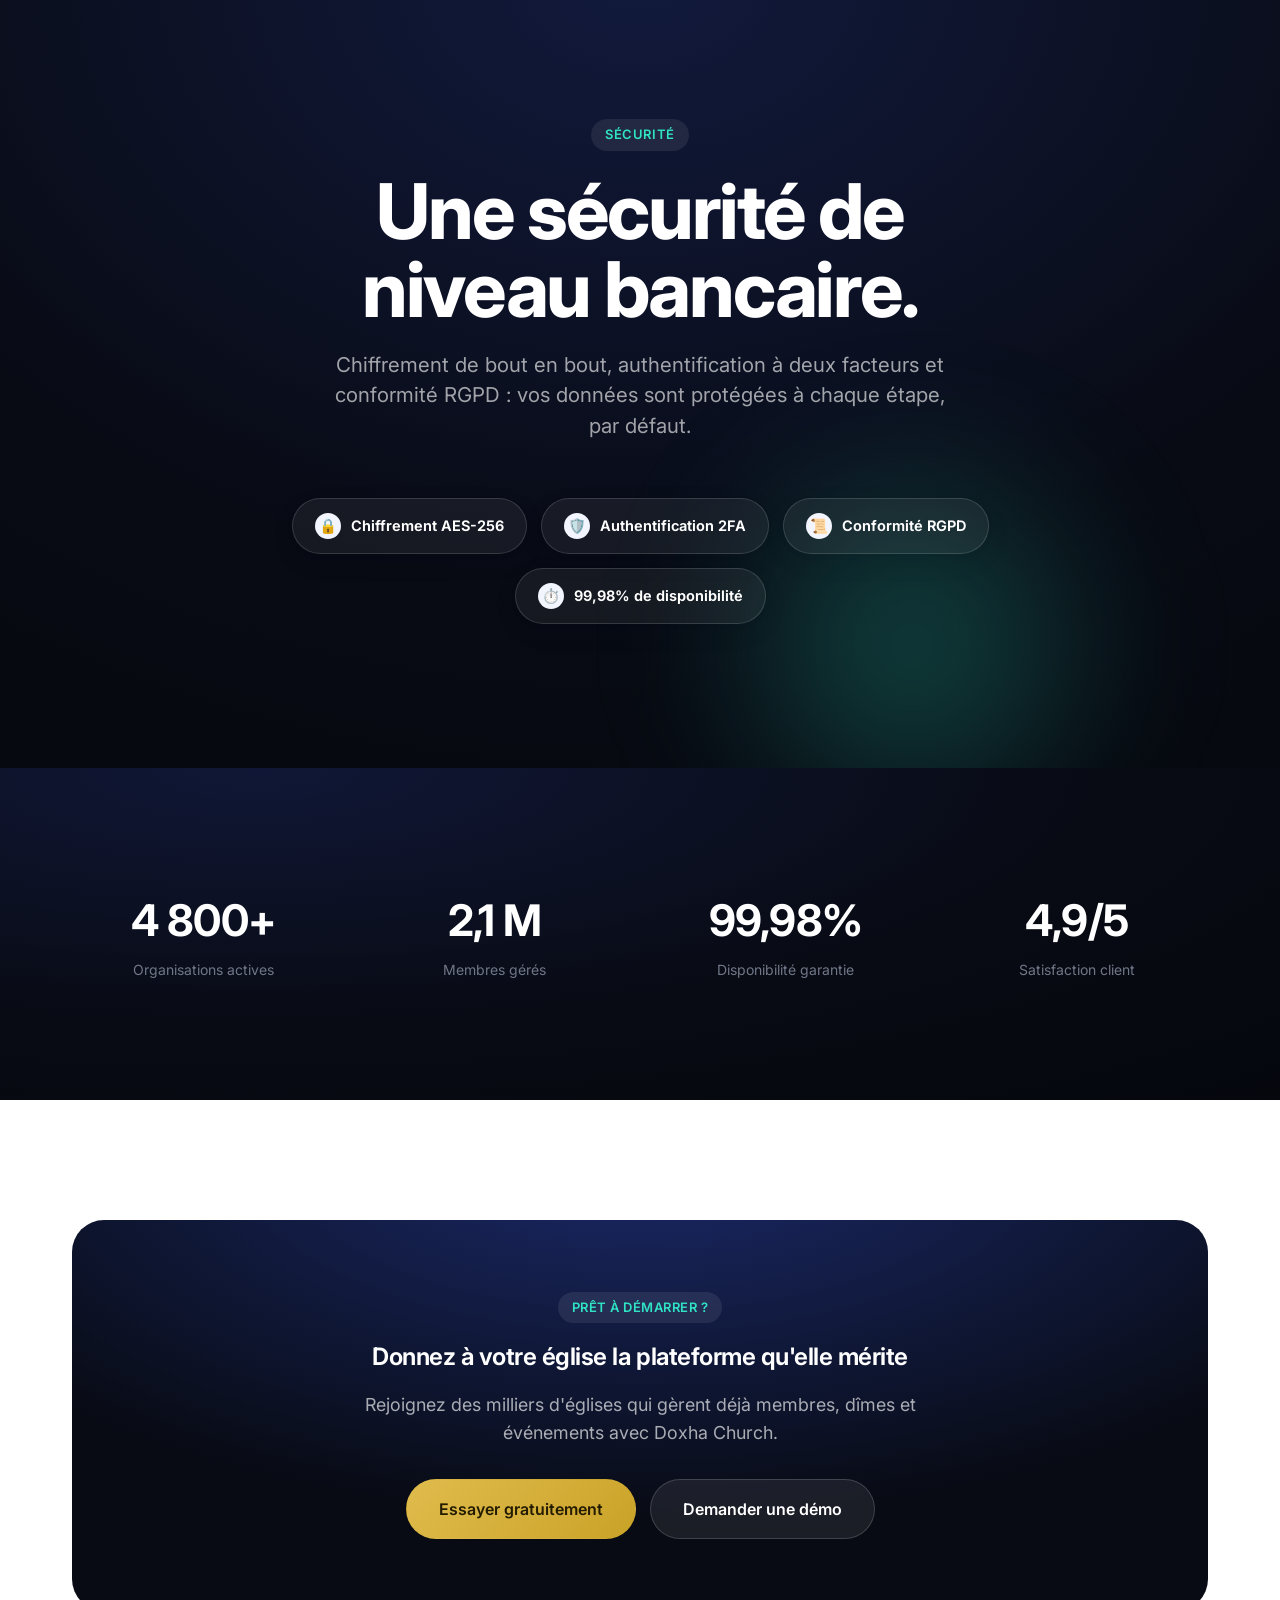
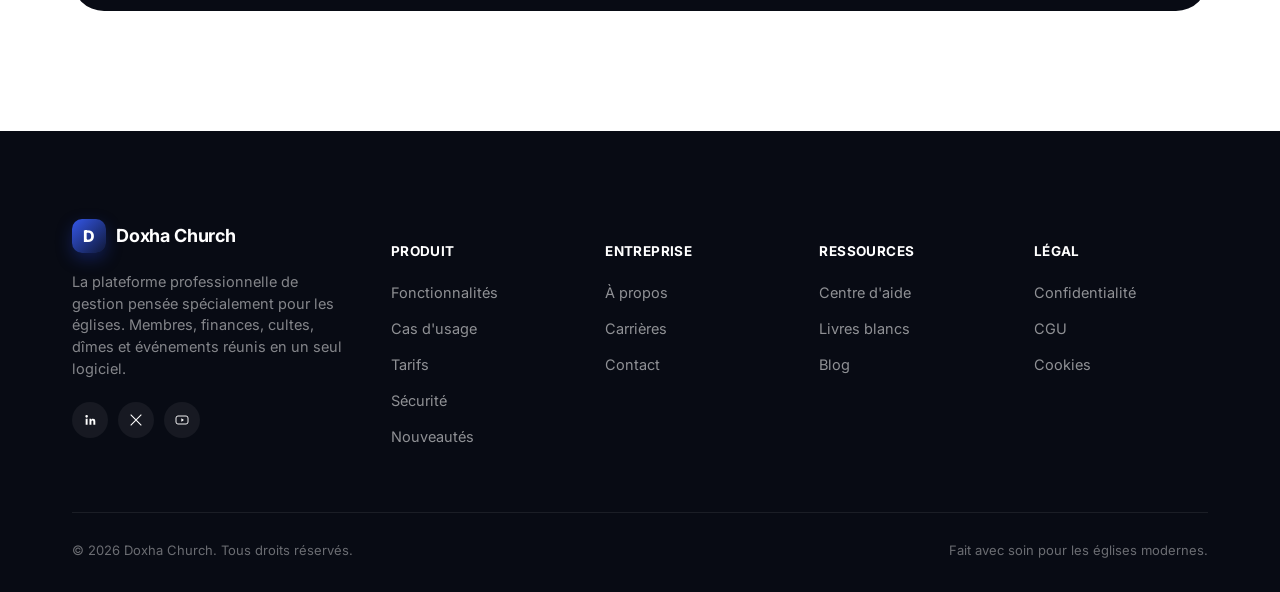
==== commit 8df07c48: "Mettre en avant nos différenciateurs face aux logiciels d'église classiques - Nouvelle section compa" ====
--- a/index.html
+++ b/index.html
@@ -353,6 +353,44 @@
   </div>
 </section>
 
+<section class="section-pad">
+  <div class="container">
+    <div class="section-head reveal">
+      <span class="eyebrow">Notre différence</span>
+      <h2 class="h2">Ce que les logiciels d'église classiques ne font pas</h2>
+      <p class="lede">La plupart des logiciels de gestion d'église se limitent à une base de membres et un peu de comptabilité. Doxha Church va plus loin : c'est aussi votre outil de marketing et de billetterie.</p>
+    </div>
+    <div class="vs-grid reveal">
+      <div class="vs-panel vs-others">
+        <div class="vs-panel-head">
+          <span class="tag">✕</span>
+          <h3>Logiciels d'église classiques</h3>
+        </div>
+        <ul class="feature-list">
+          <li><span class="ico-cross">✕</span>Aucun outil marketing intégré : il faut ajouter Mailchimp, Canva ou un créateur de pages à part</li>
+          <li><span class="ico-cross">✕</span>Inscriptions simples aux événements, sans vraie billetterie ni contrôle d'accès</li>
+          <li><span class="ico-cross">✕</span>Check-in manuel sur papier ou sur tableur le jour de l'événement</li>
+          <li><span class="ico-cross">✕</span>IA d'automatisation absente ou proposée en option payante séparée</li>
+          <li><span class="ico-cross">✕</span>4 à 5 outils différents à faire communiquer entre eux</li>
+        </ul>
+      </div>
+      <div class="vs-panel vs-doxha">
+        <div class="vs-panel-head">
+          <span class="tag">D</span>
+          <h3>Doxha Church</h3>
+        </div>
+        <ul class="feature-list">
+          <li><span class="ico-check">✓</span>Marketing intégré nativement : campagnes email/SMS, pages d'événements et automatisations, sans outil tiers</li>
+          <li><span class="ico-check">✓</span>Billetterie complète : vente de billets, jauge en temps réel, tarifs multiples</li>
+          <li><span class="ico-check">✓</span>Check-in par QR code, scanné à l'entrée depuis un simple téléphone</li>
+          <li><span class="ico-check">✓</span>IA d'automatisation incluse dans la plateforme, pas en option</li>
+          <li><span class="ico-check">✓</span>Un seul outil pour tout gérer, du premier contact au dernier don</li>
+        </ul>
+      </div>
+    </div>
+  </div>
+</section>
+
 <section class="chapter chapter-dark">
   <div class="chapter-glow" style="width:520px; height:520px; top:-10%; left:50%; transform:translateX(-50%); background:radial-gradient(circle, rgba(52,87,232,0.35), transparent 70%);"></div>
   <div class="container chapter-inner reveal">
--- a/css/style.css
+++ b/css/style.css
@@ -490,6 +490,36 @@
   background: var(--accent-soft); color: var(--accent);
   display: flex; align-items: center; justify-content: center; margin-top: 1px;
 }
+.feature-list .ico-cross {
+  flex-shrink: 0; width: 22px; height: 22px; border-radius: 50%;
+  background: var(--gray-200); color: var(--gray-500);
+  display: flex; align-items: center; justify-content: center; margin-top: 1px;
+}
+
+/* ---------- Comparison (vs. classic church software) ---------- */
+.vs-grid { display: grid; grid-template-columns: 1fr 1fr; gap: 24px; align-items: stretch; }
+.vs-panel { border-radius: var(--r-xl); padding: 40px; }
+.vs-panel.vs-others { background: var(--gray-50); border: 1px solid var(--border); }
+.vs-panel.vs-doxha {
+  background: radial-gradient(120% 140% at 50% -10%, #182552 0%, var(--navy-900) 60%);
+  color: var(--white);
+  box-shadow: var(--shadow-glow);
+  position: relative;
+  overflow: hidden;
+}
+.vs-panel-head { display: flex; align-items: center; gap: 10px; margin-bottom: 22px; }
+.vs-panel-head .tag {
+  width: 30px; height: 30px; border-radius: 9px; display: flex; align-items: center; justify-content: center;
+  font-size: 15px; flex-shrink: 0;
+}
+.vs-others .tag { background: var(--gray-200); }
+.vs-doxha .tag { background: rgba(255,255,255,0.1); }
+.vs-panel-head h3 { font-size: 17px; }
+.vs-doxha .vs-panel-head h3 { color: var(--white); }
+.vs-panel .feature-list li { font-size: 14.5px; }
+.vs-doxha .feature-list li { color: rgba(255,255,255,0.85); }
+.vs-doxha .ico-check { background: rgba(255,255,255,0.1); color: var(--teal-400); }
+@media (max-width: 860px) { .vs-grid { grid-template-columns: 1fr; } }
 @media (max-width: 860px) {
   .feature-row, .feature-row.reverse .feature-row-media { grid-template-columns: 1fr; order: initial; }
   .feature-row { grid-template-columns: 1fr; }
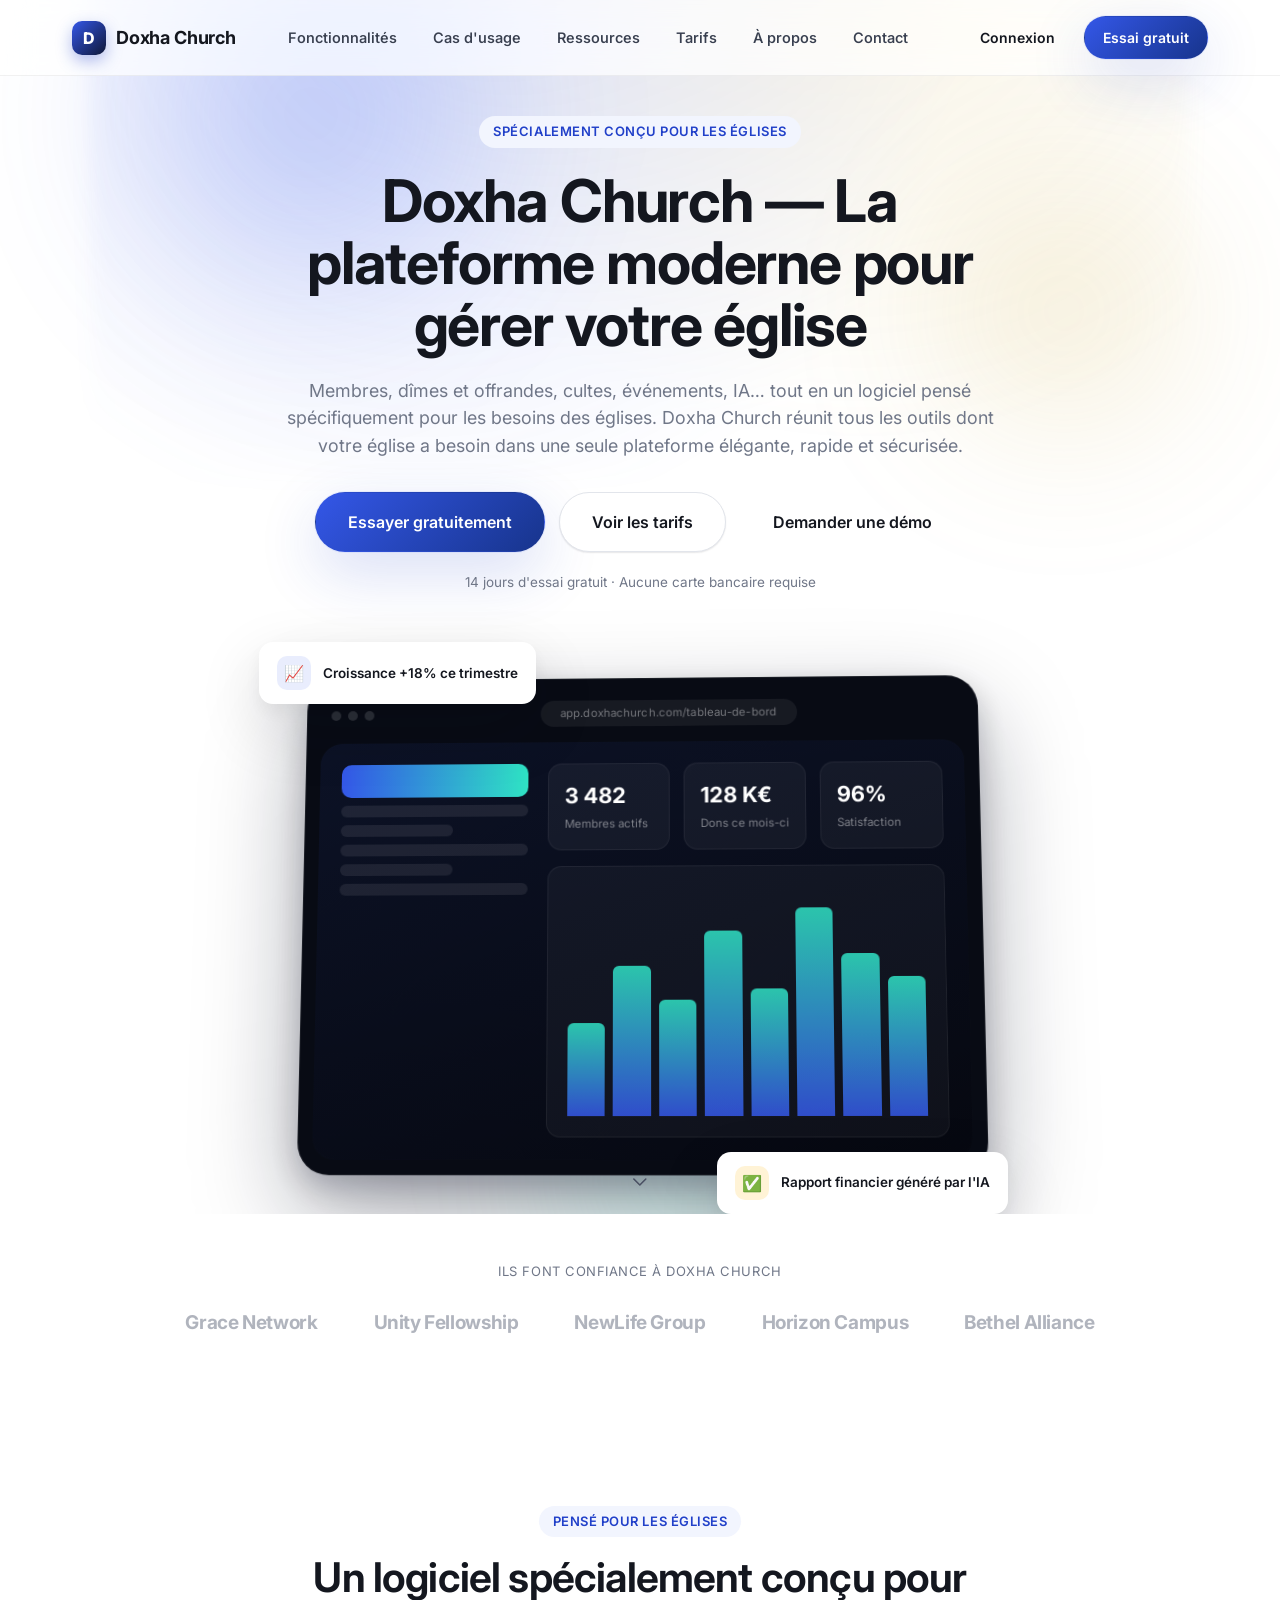
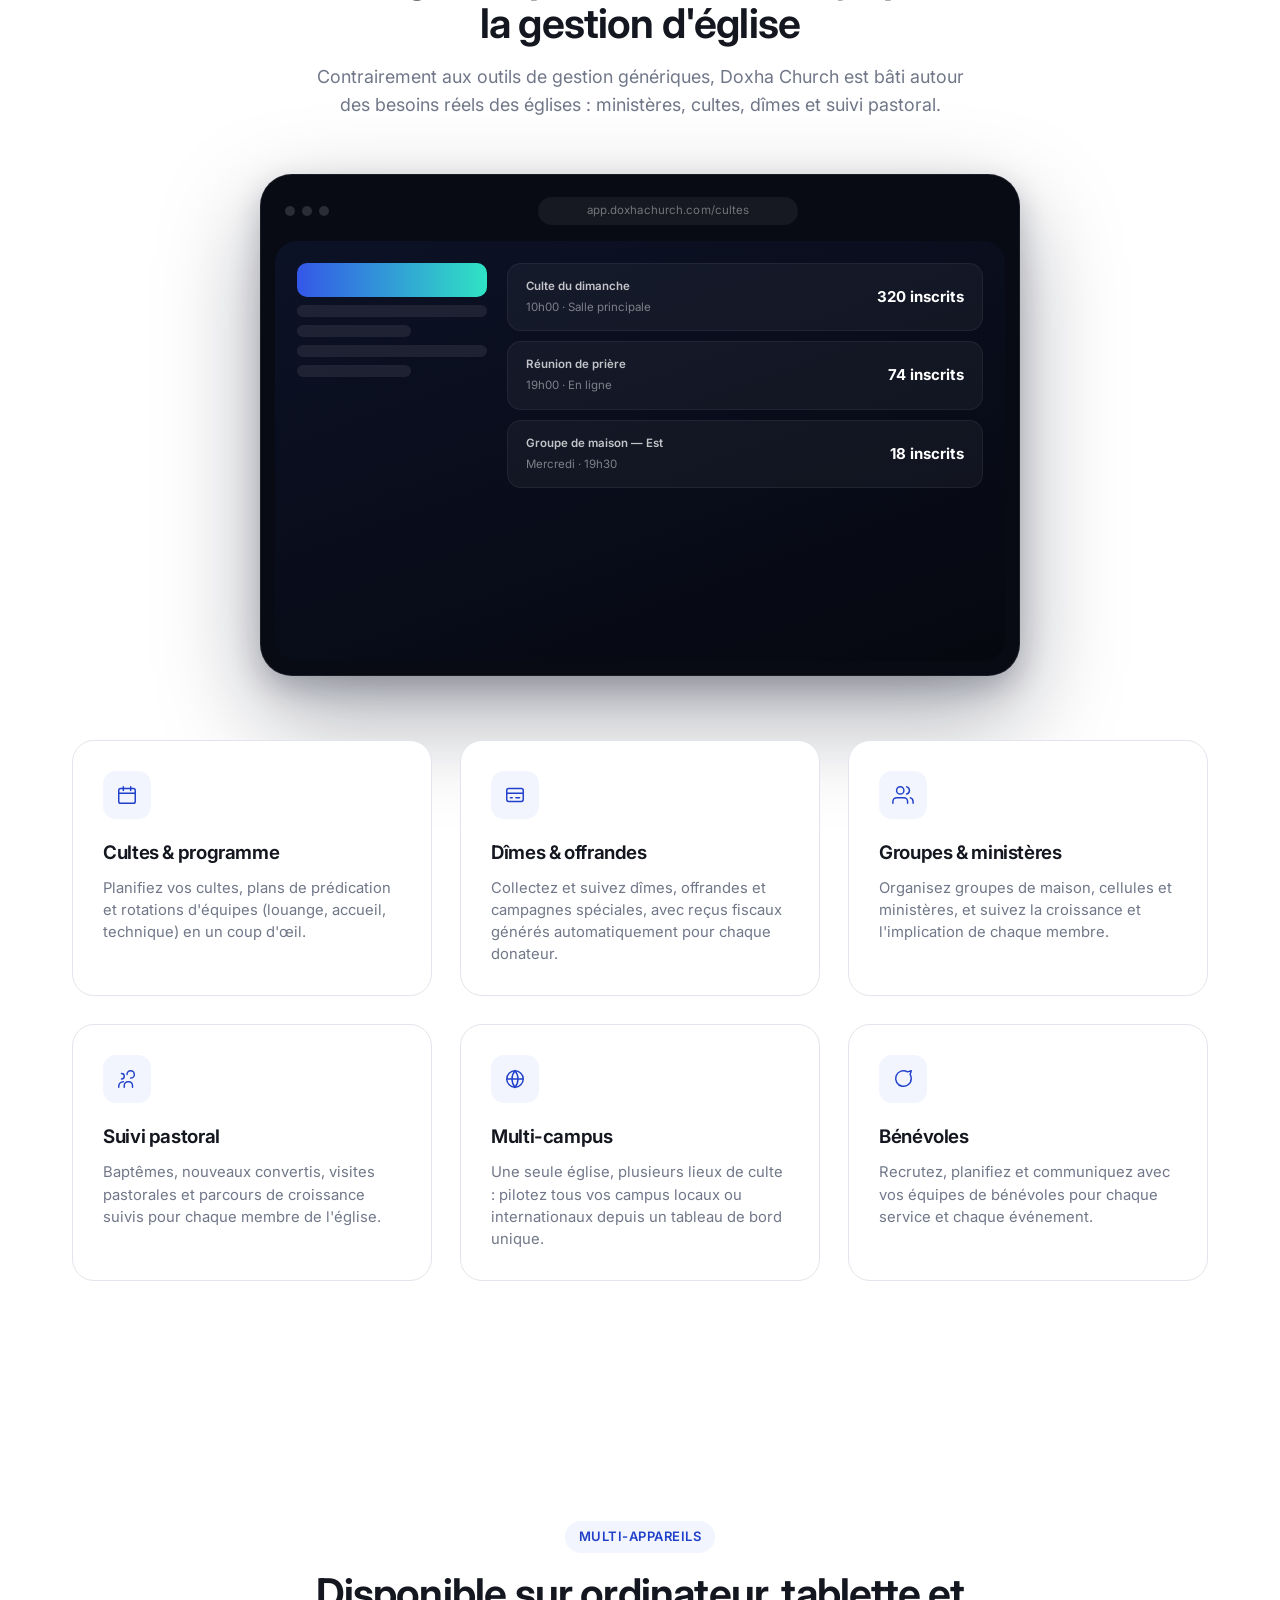
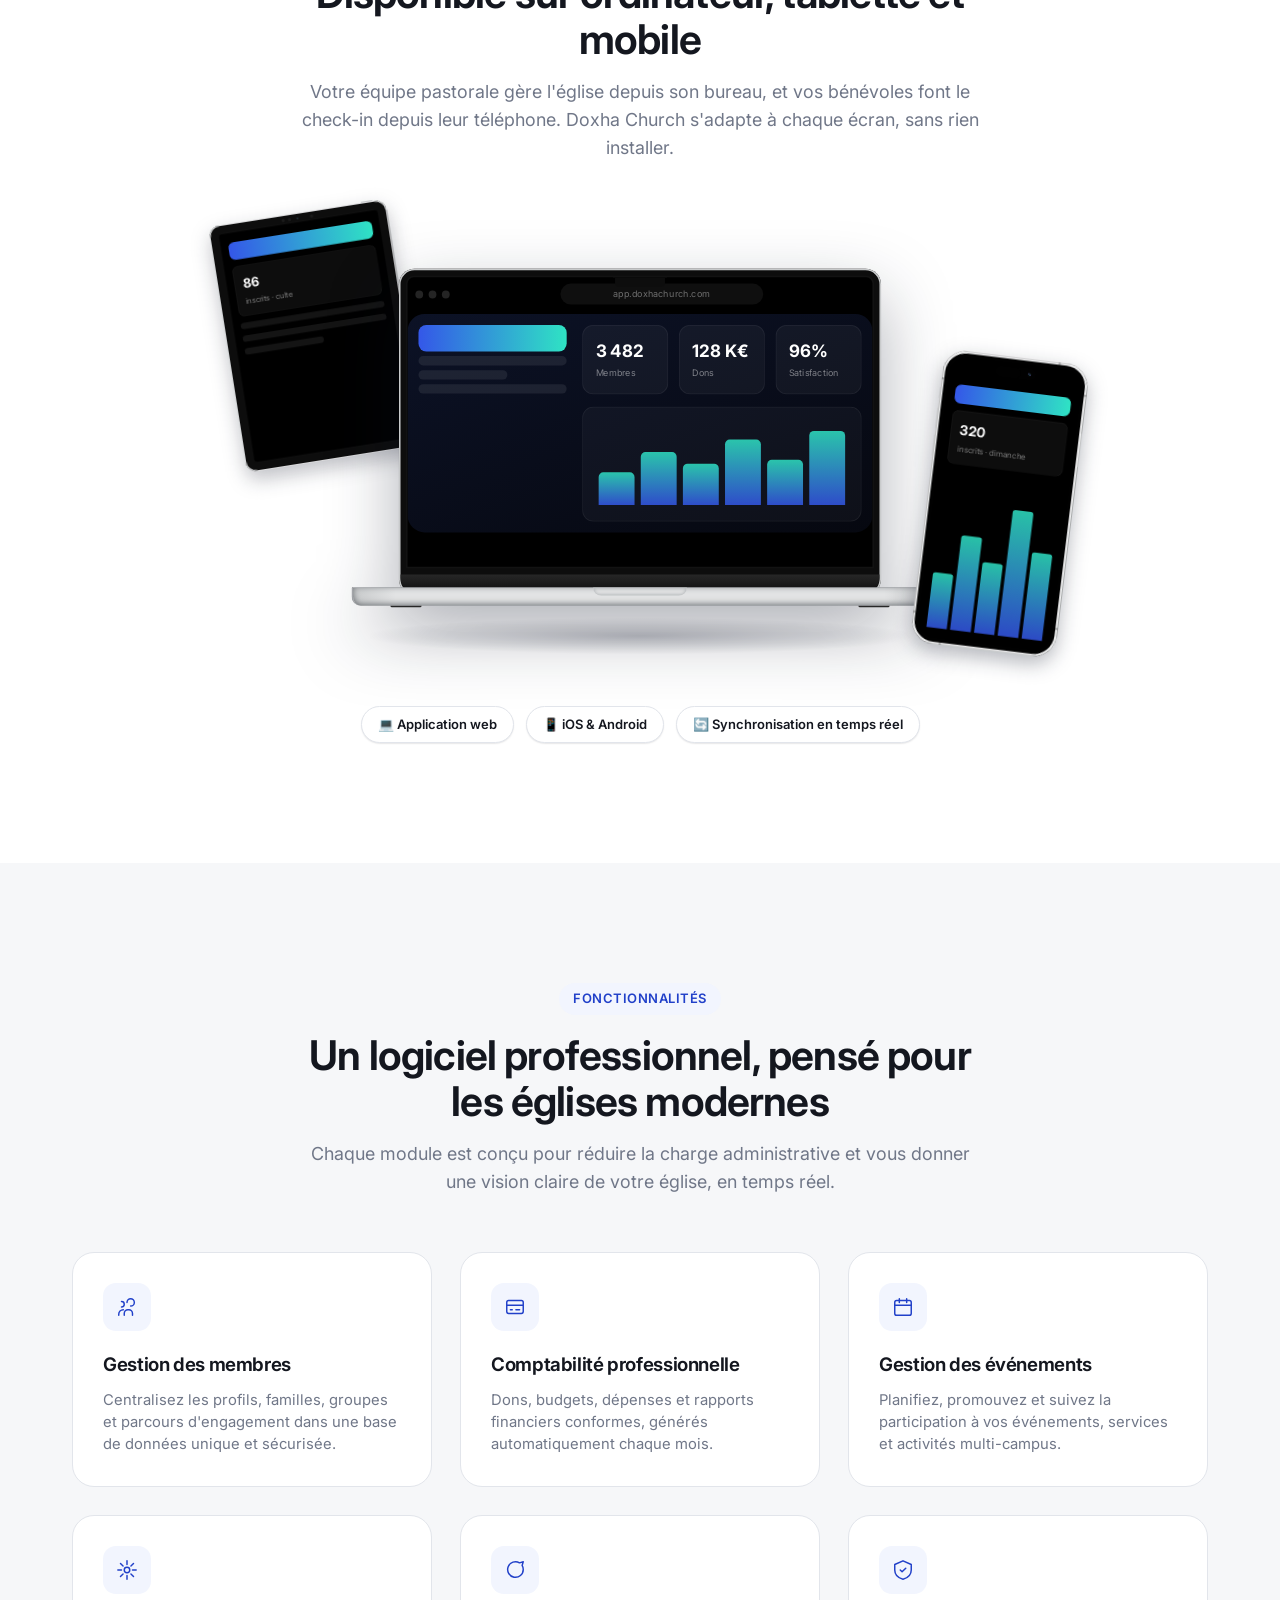
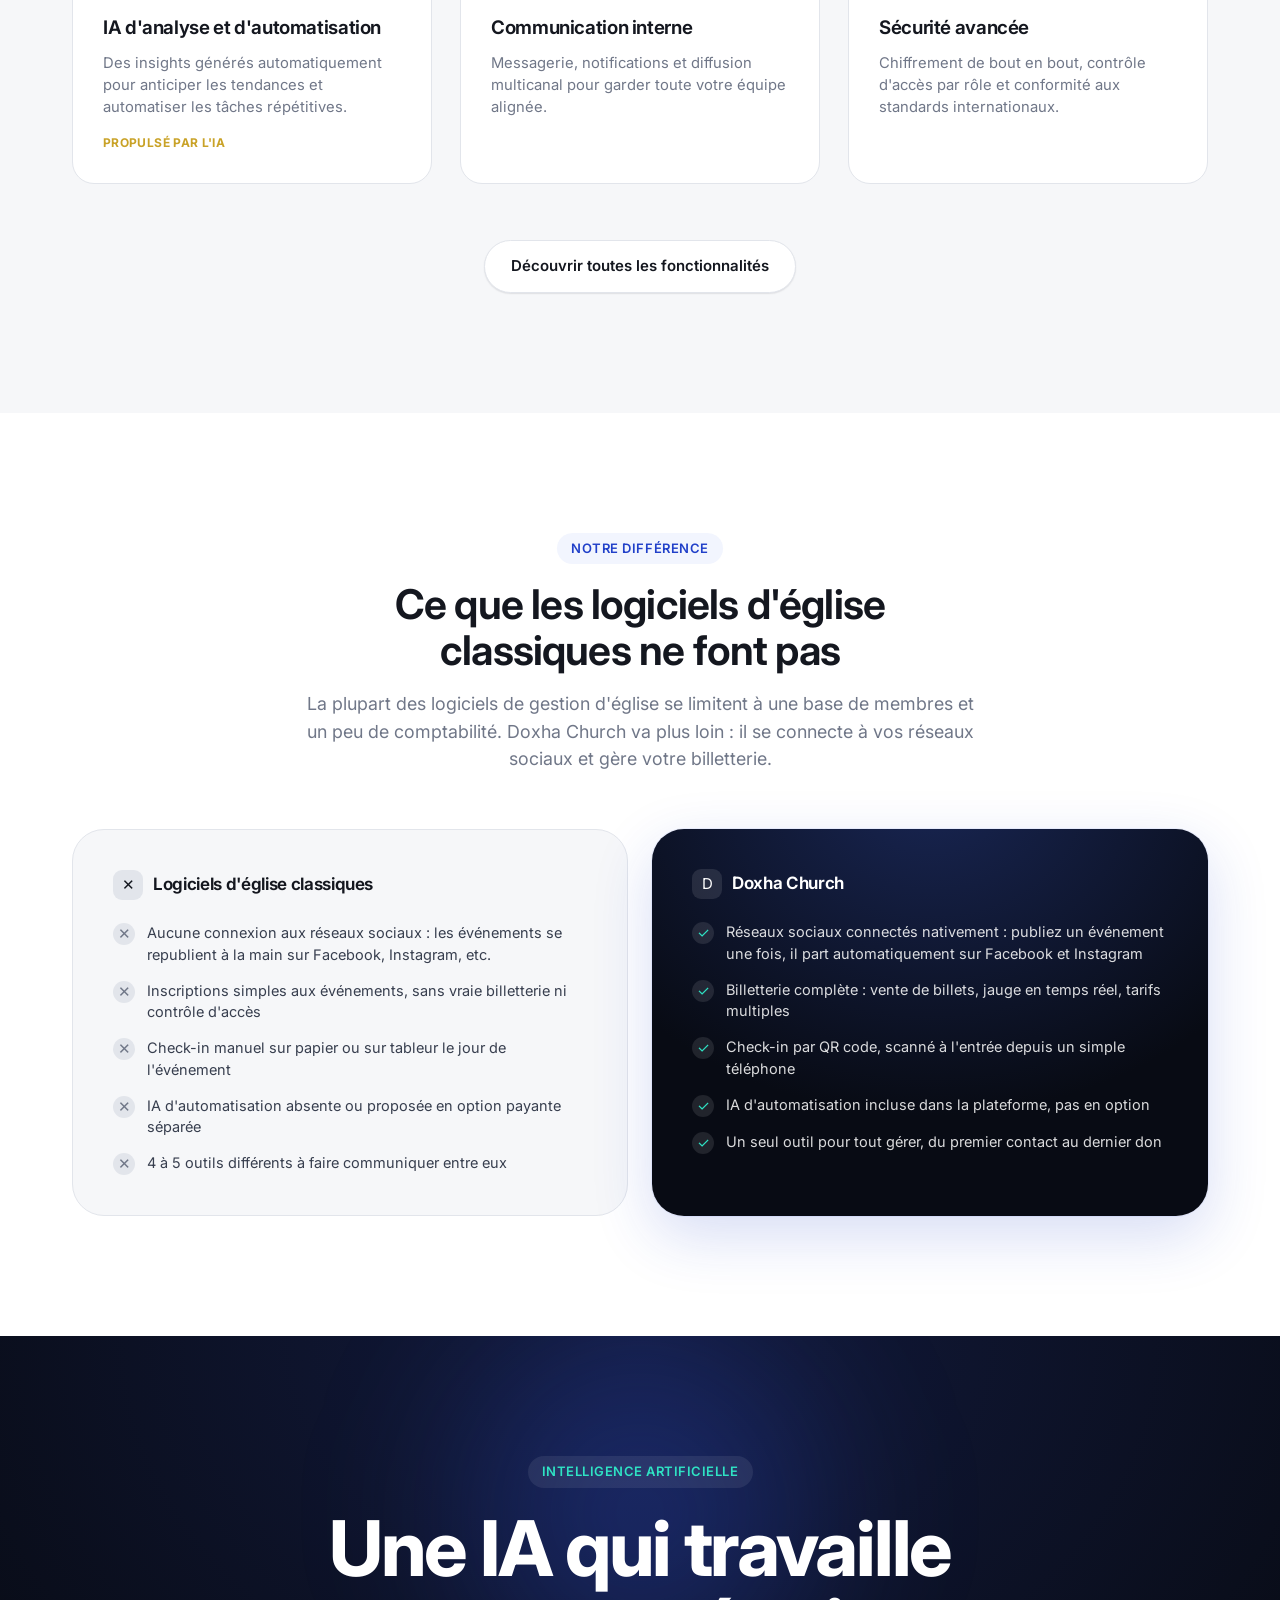
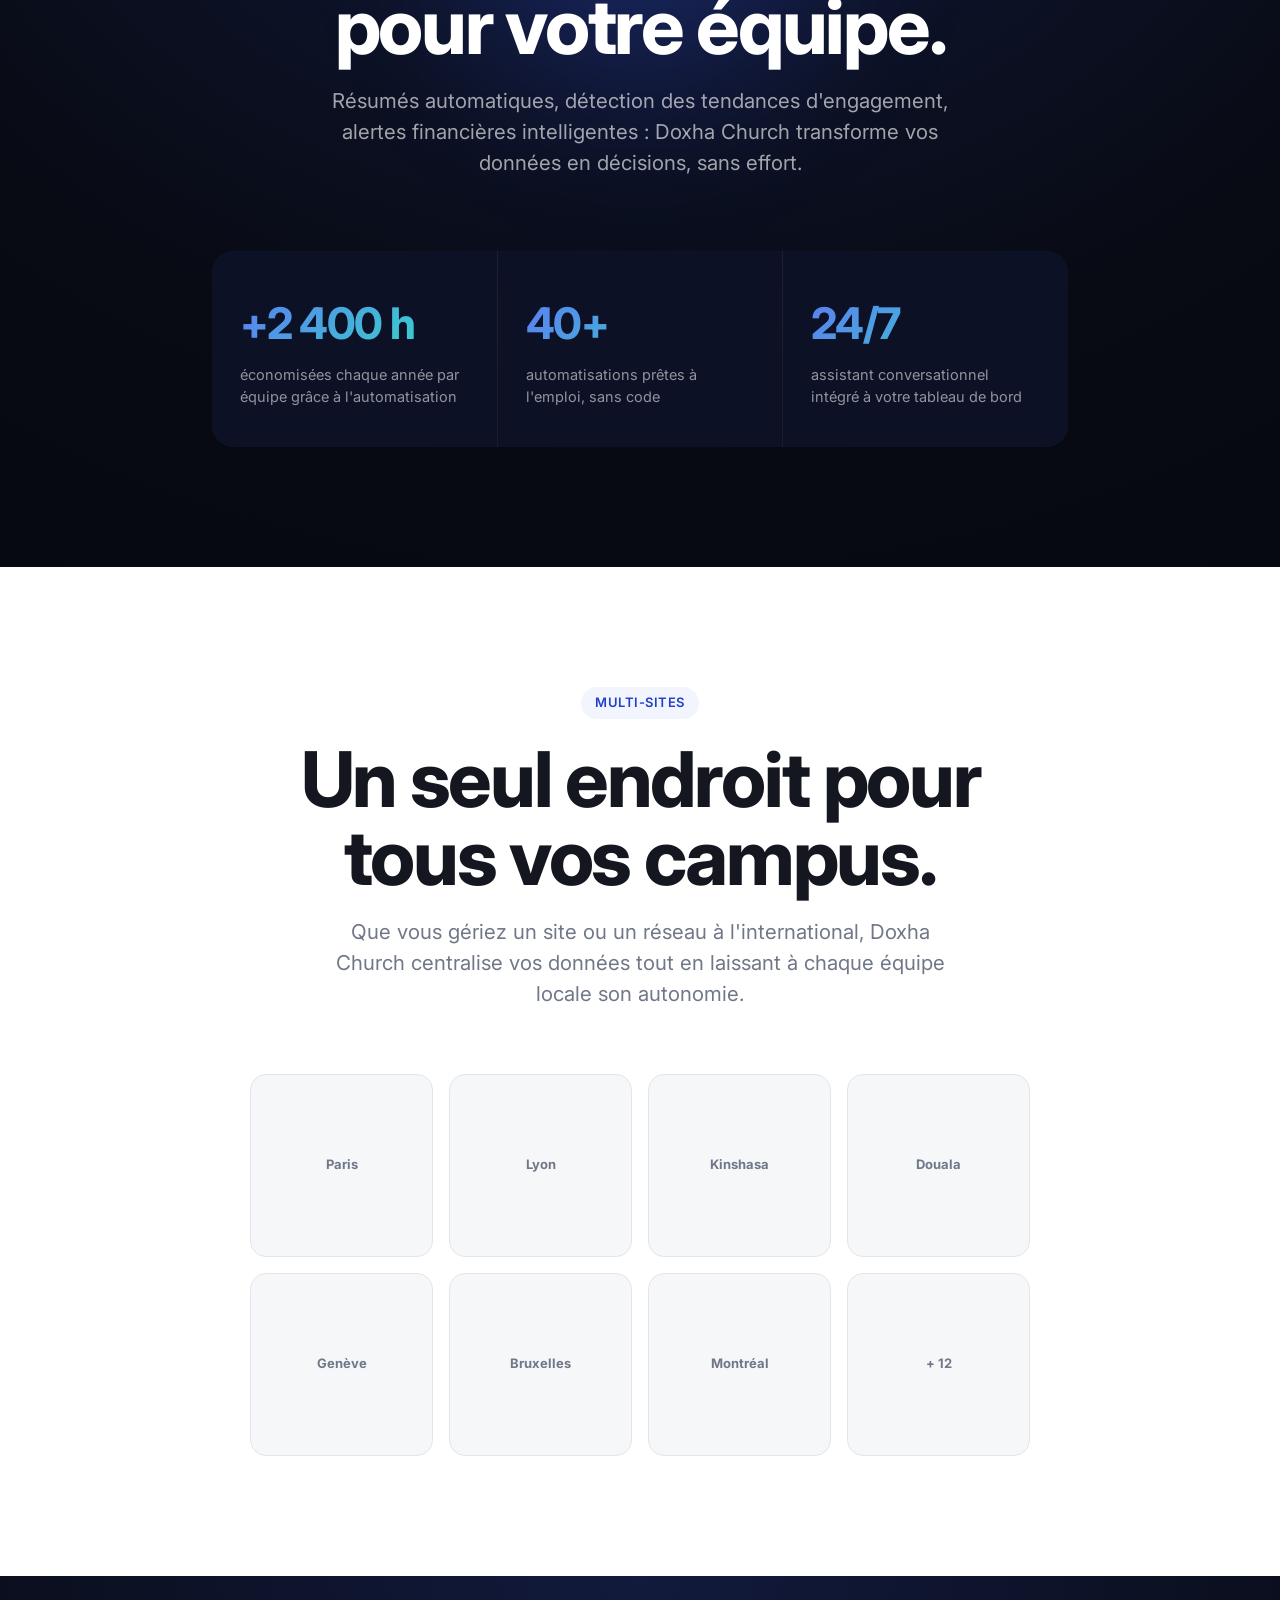
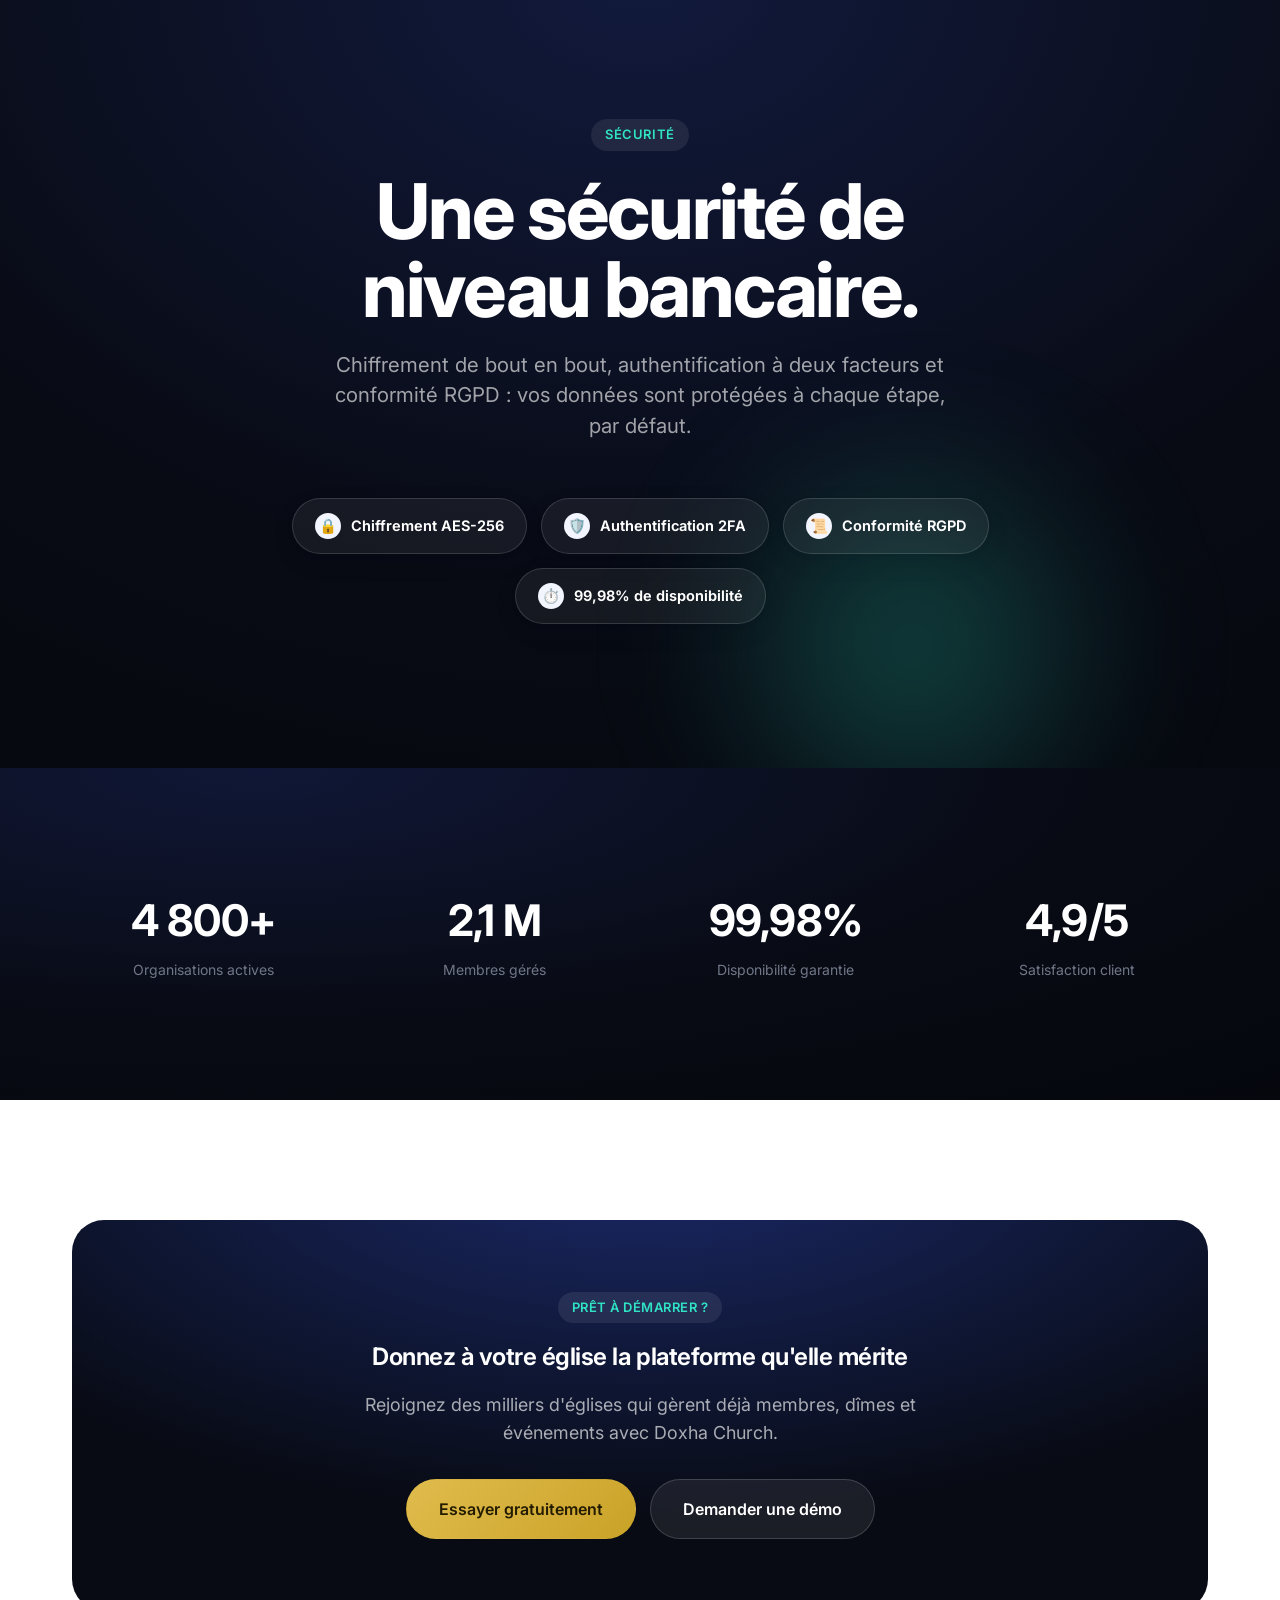
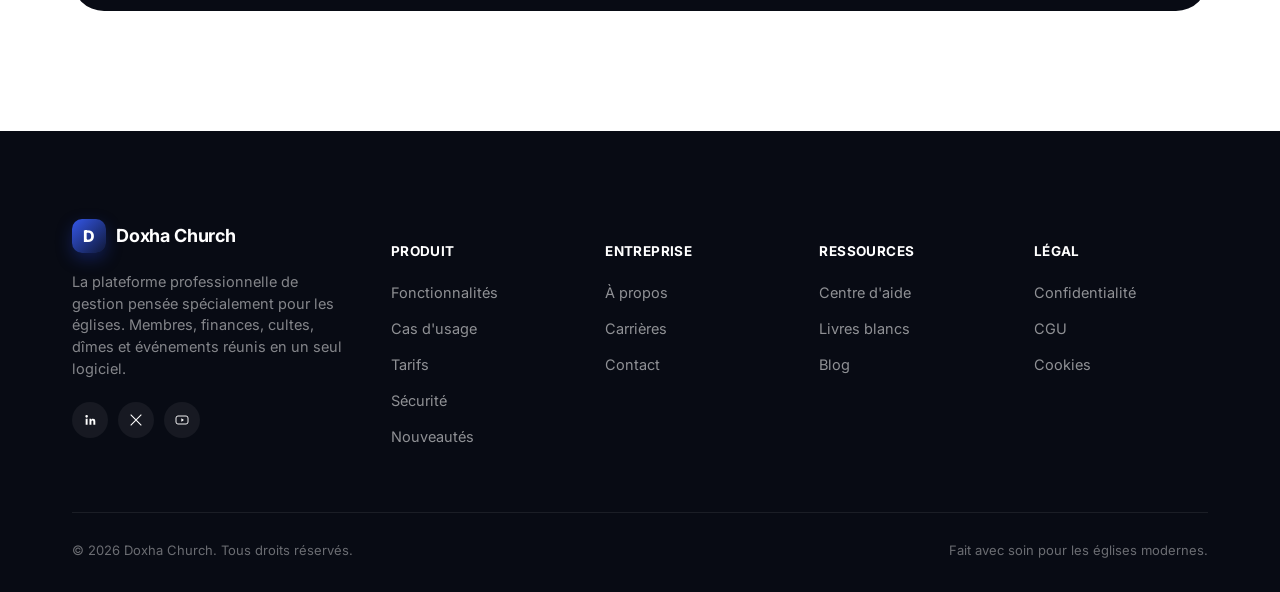
==== commit b1ccde00: "Préciser "marketing intégré" en connexion aux réseaux sociaux Remplace les mentions génériques de "m" ====
--- a/index.html
+++ b/index.html
@@ -358,7 +358,7 @@
     <div class="section-head reveal">
       <span class="eyebrow">Notre différence</span>
       <h2 class="h2">Ce que les logiciels d'église classiques ne font pas</h2>
-      <p class="lede">La plupart des logiciels de gestion d'église se limitent à une base de membres et un peu de comptabilité. Doxha Church va plus loin : c'est aussi votre outil de marketing et de billetterie.</p>
+      <p class="lede">La plupart des logiciels de gestion d'église se limitent à une base de membres et un peu de comptabilité. Doxha Church va plus loin : il se connecte à vos réseaux sociaux et gère votre billetterie.</p>
     </div>
     <div class="vs-grid reveal">
       <div class="vs-panel vs-others">
@@ -367,7 +367,7 @@
           <h3>Logiciels d'église classiques</h3>
         </div>
         <ul class="feature-list">
-          <li><span class="ico-cross">✕</span>Aucun outil marketing intégré : il faut ajouter Mailchimp, Canva ou un créateur de pages à part</li>
+          <li><span class="ico-cross">✕</span>Aucune connexion aux réseaux sociaux : les événements se republient à la main sur Facebook, Instagram, etc.</li>
           <li><span class="ico-cross">✕</span>Inscriptions simples aux événements, sans vraie billetterie ni contrôle d'accès</li>
           <li><span class="ico-cross">✕</span>Check-in manuel sur papier ou sur tableur le jour de l'événement</li>
           <li><span class="ico-cross">✕</span>IA d'automatisation absente ou proposée en option payante séparée</li>
@@ -380,7 +380,7 @@
           <h3>Doxha Church</h3>
         </div>
         <ul class="feature-list">
-          <li><span class="ico-check">✓</span>Marketing intégré nativement : campagnes email/SMS, pages d'événements et automatisations, sans outil tiers</li>
+          <li><span class="ico-check">✓</span>Réseaux sociaux connectés nativement : publiez un événement une fois, il part automatiquement sur Facebook et Instagram</li>
           <li><span class="ico-check">✓</span>Billetterie complète : vente de billets, jauge en temps réel, tarifs multiples</li>
           <li><span class="ico-check">✓</span>Check-in par QR code, scanné à l'entrée depuis un simple téléphone</li>
           <li><span class="ico-check">✓</span>IA d'automatisation incluse dans la plateforme, pas en option</li>
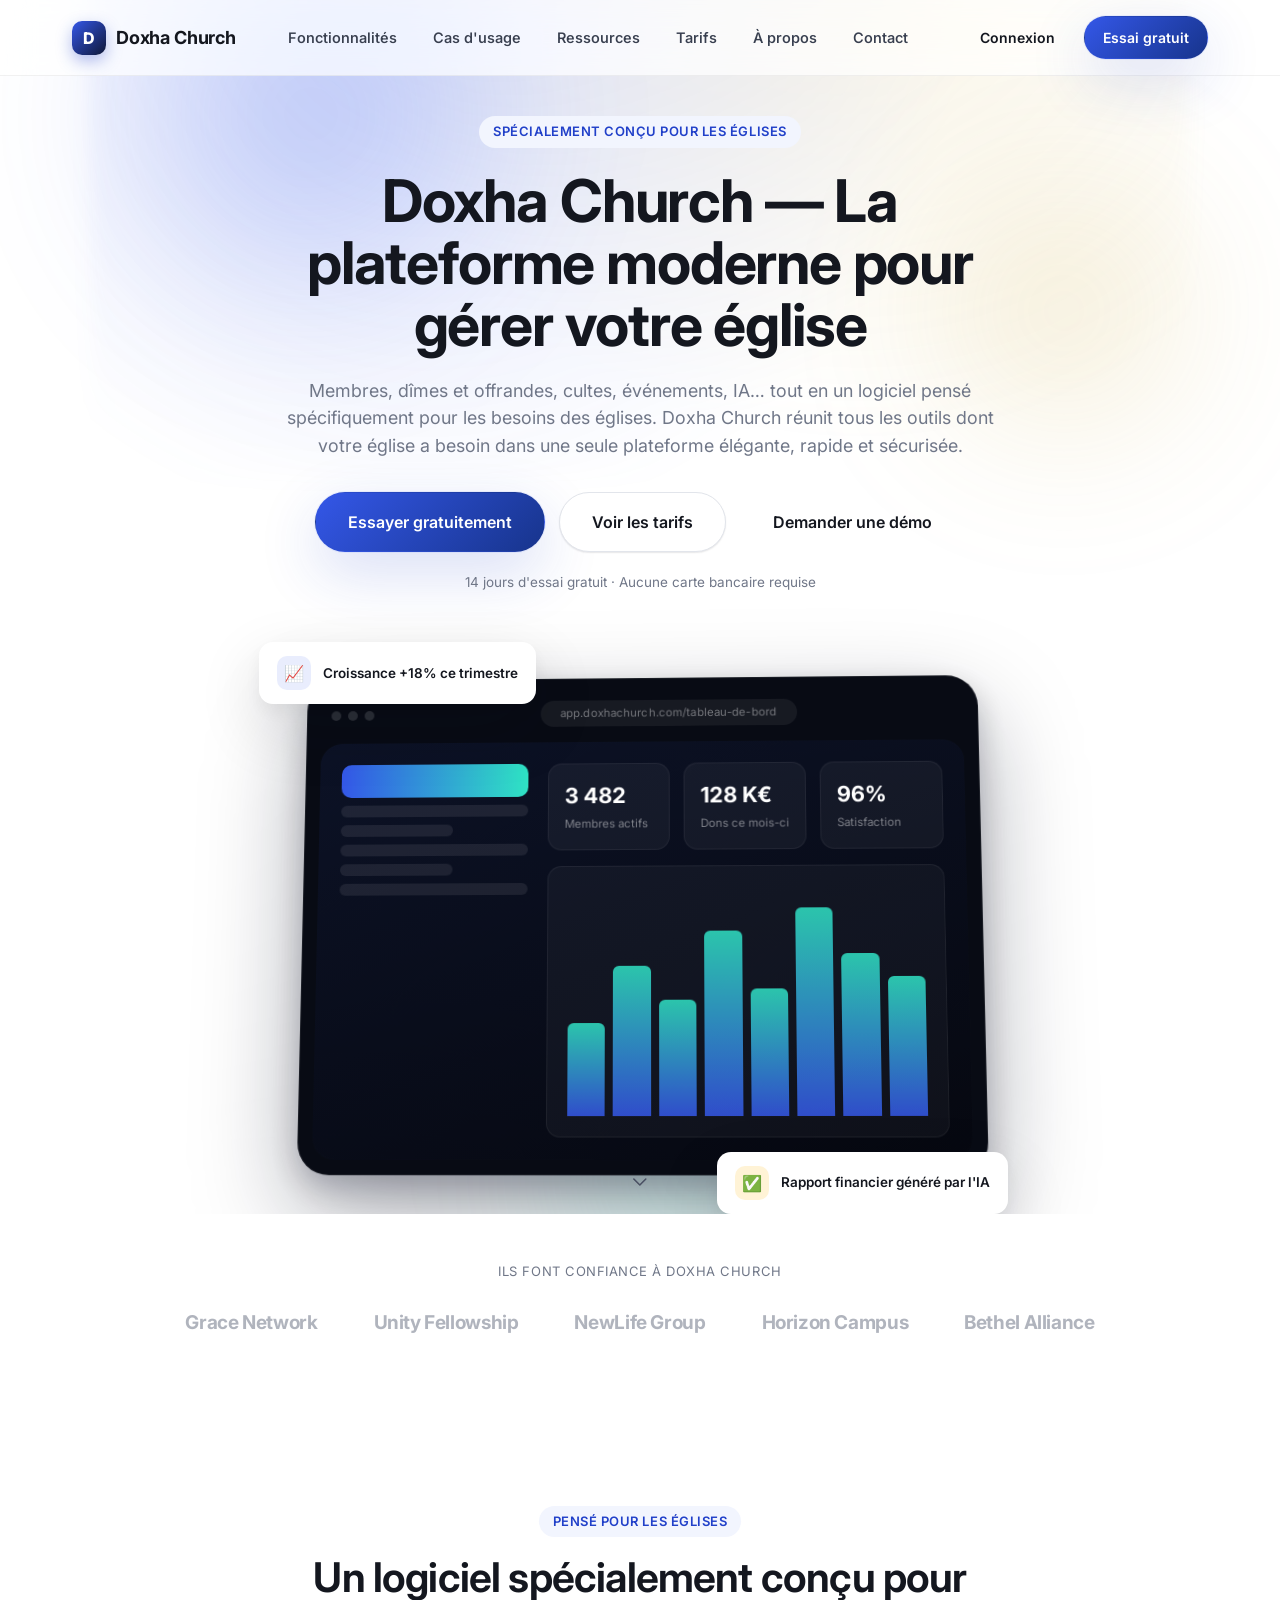
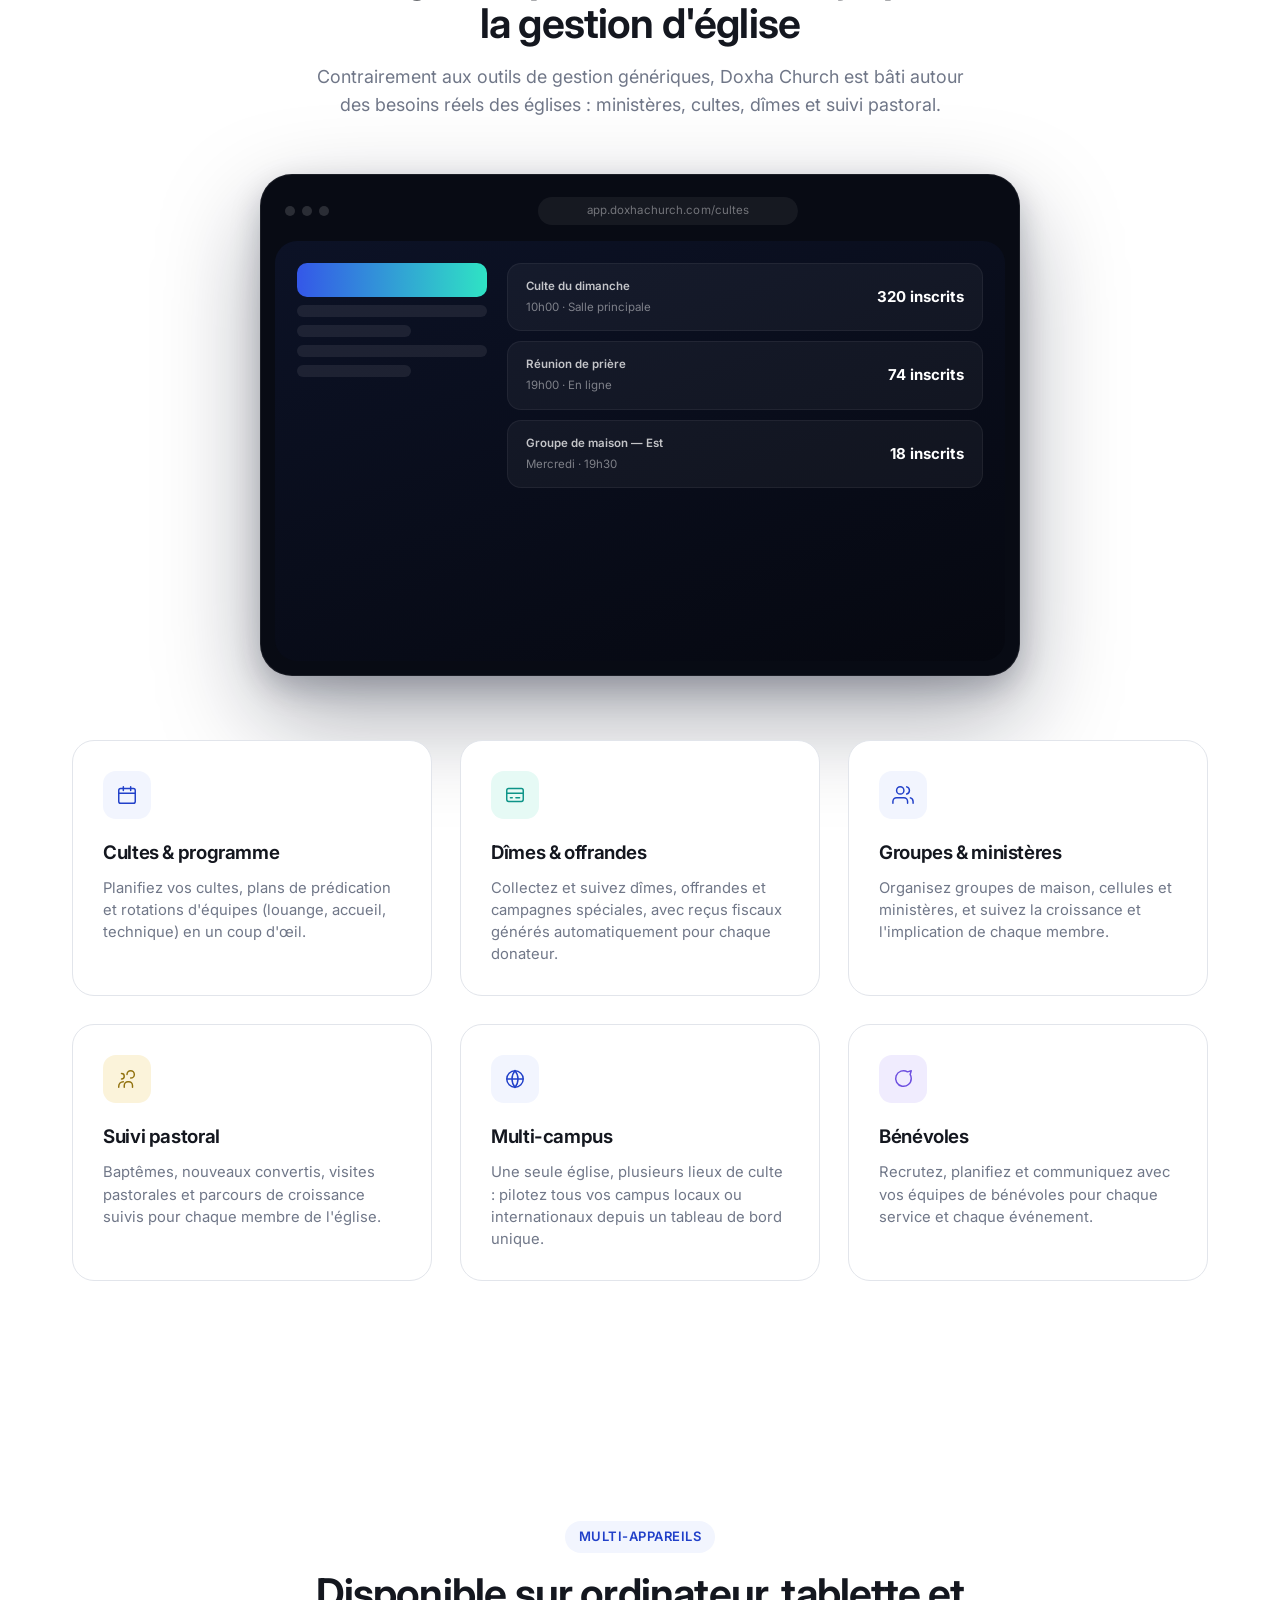
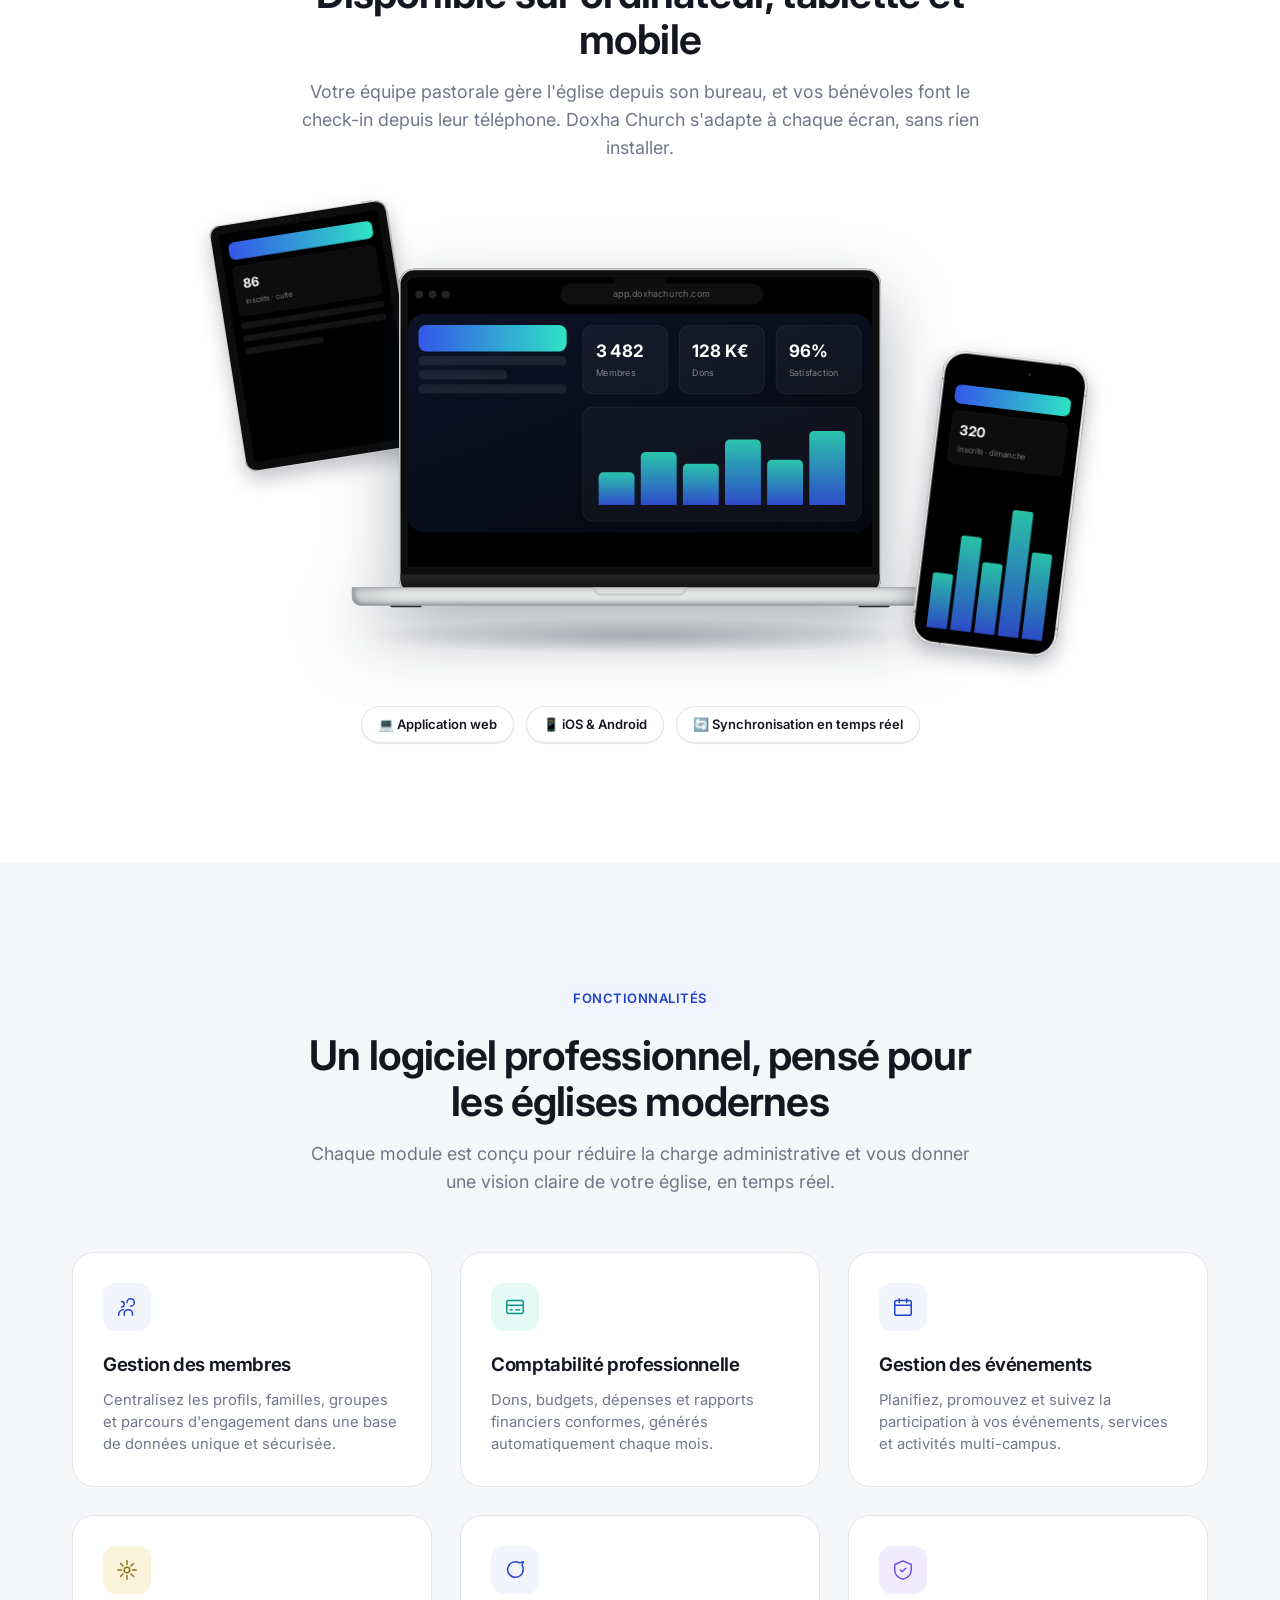
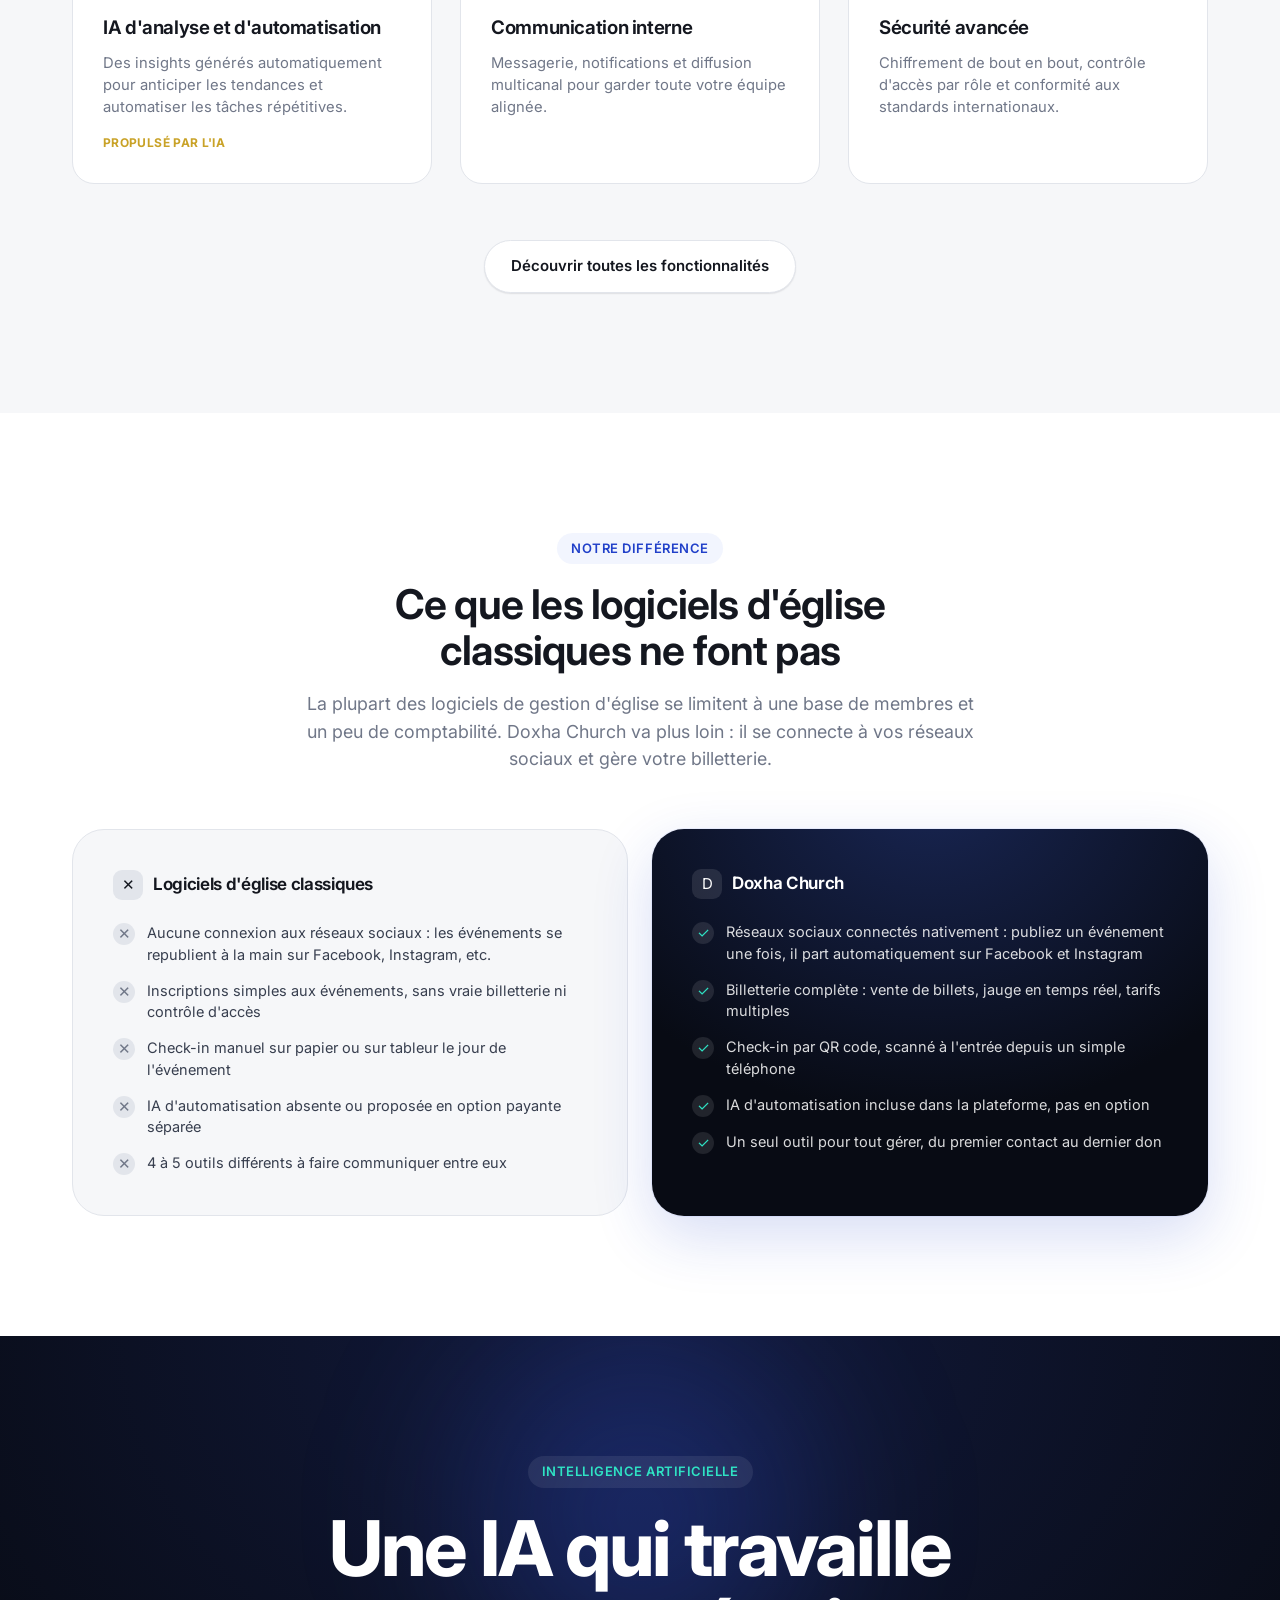
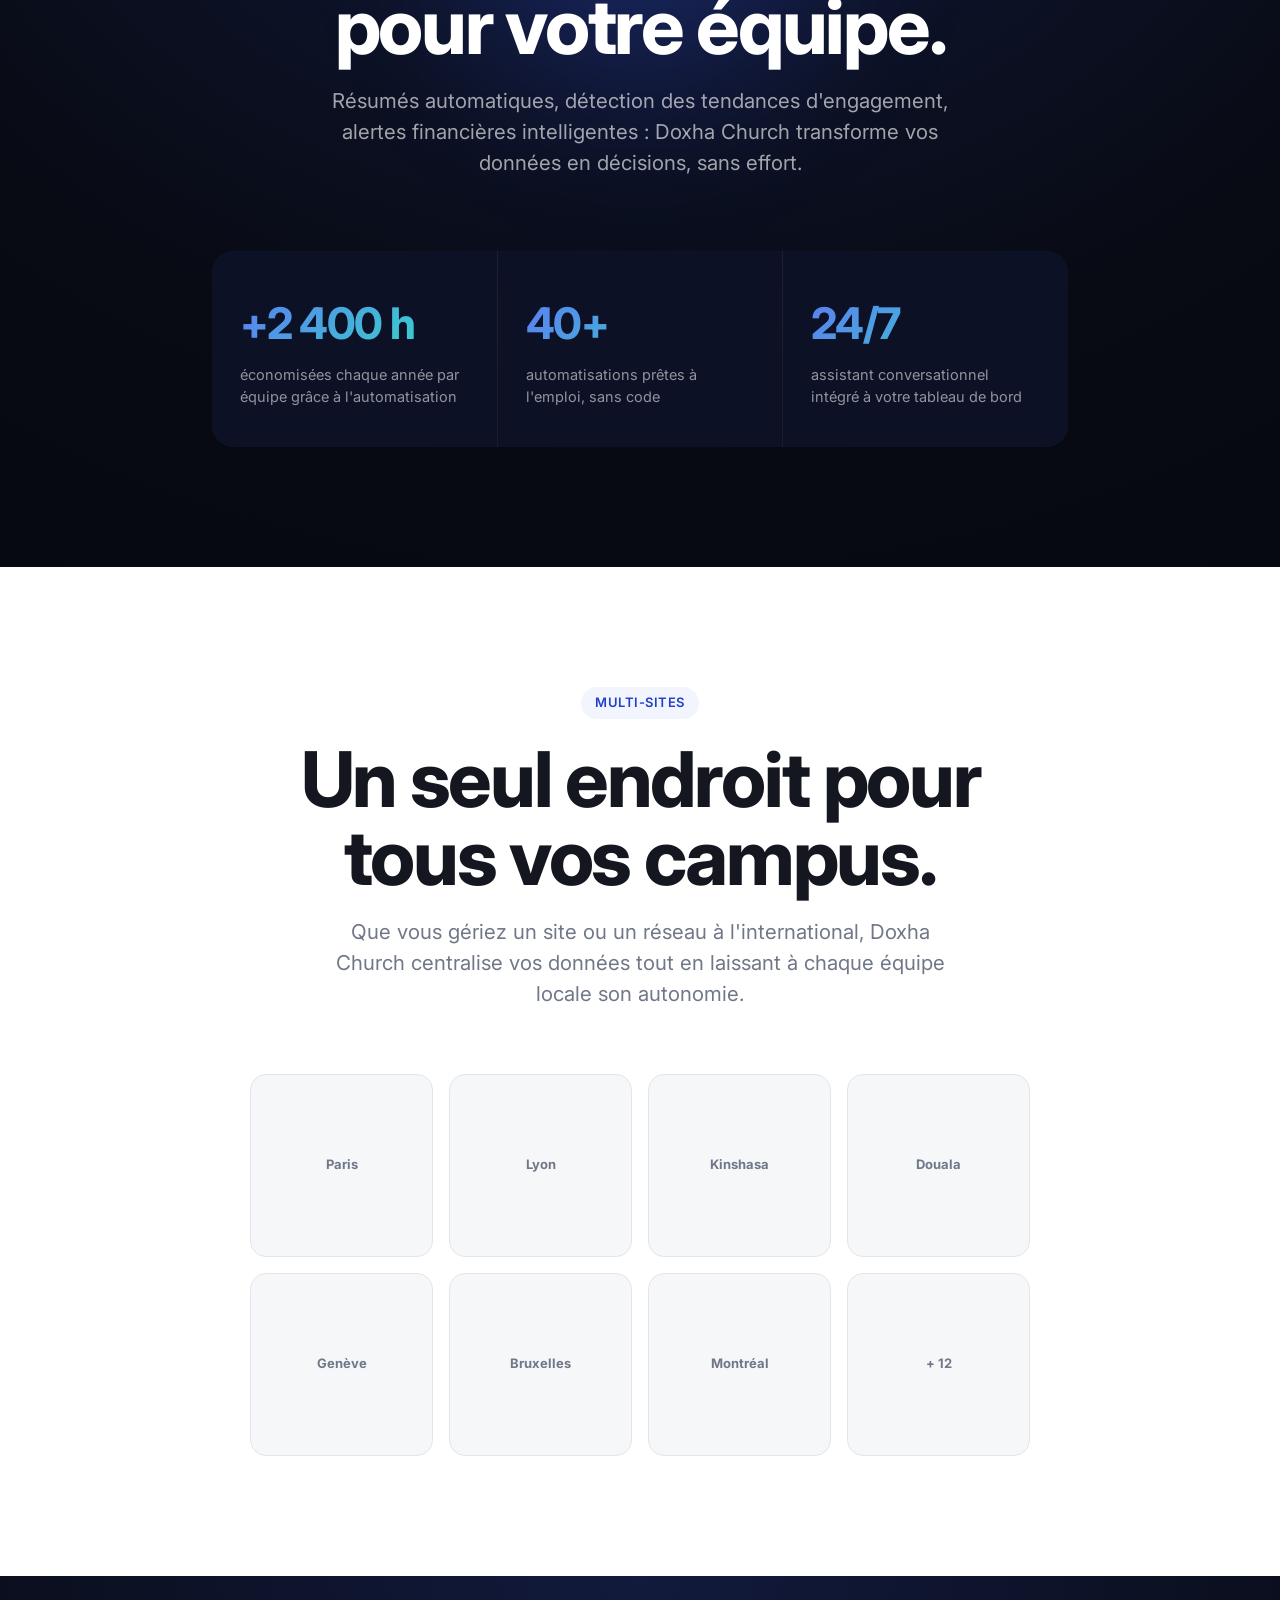
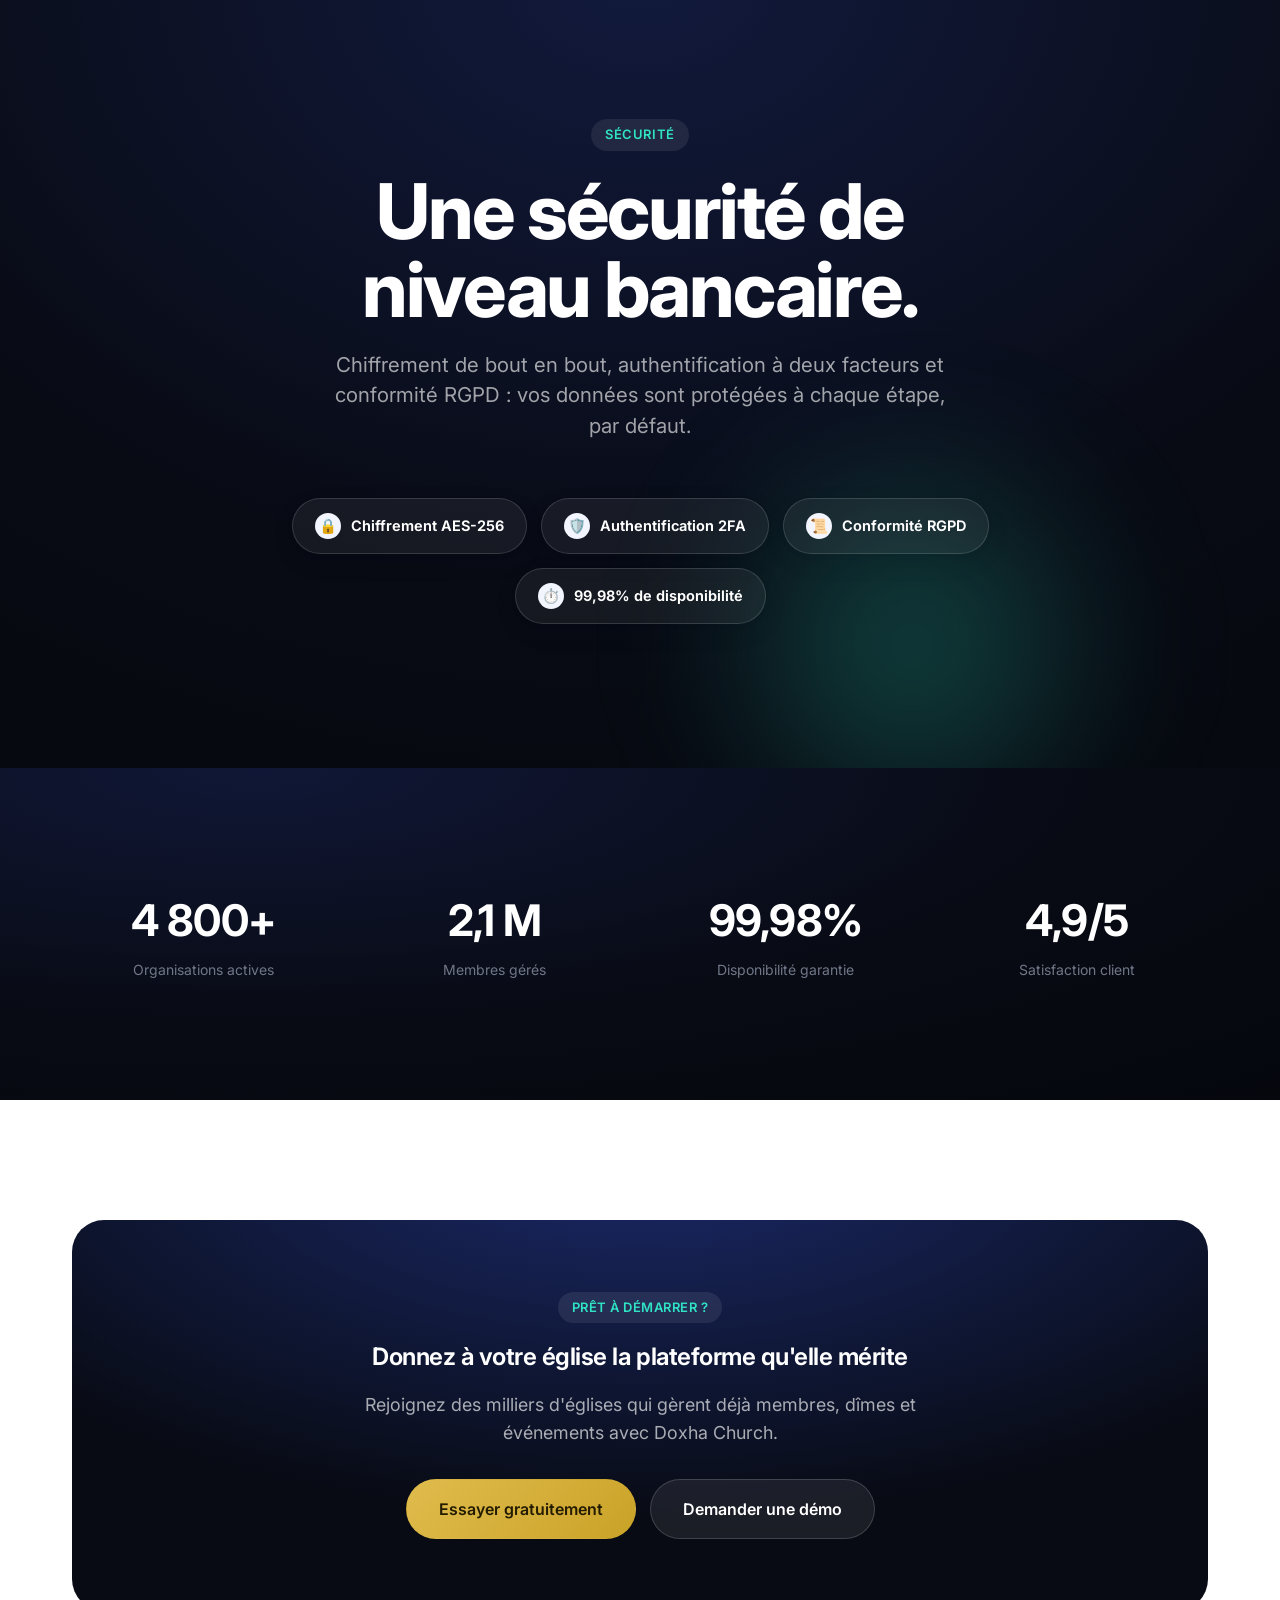
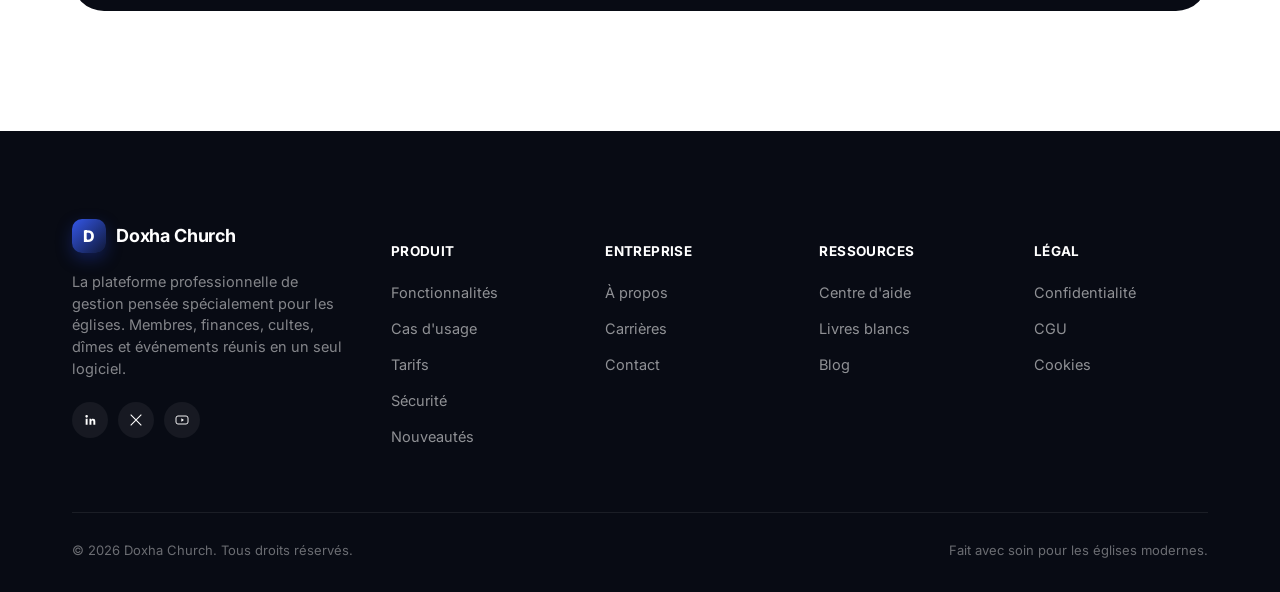
==== commit 2a6f5694: "Enrichir la palette de couleurs des icônes tout en gardant le bleu dominant Ajoute des variantes tur" ====
--- a/index.html
+++ b/index.html
@@ -176,7 +176,7 @@
         <p>Planifiez vos cultes, plans de prédication et rotations d'équipes (louange, accueil, technique) en un coup d'œil.</p>
       </div>
       <div class="feature-card reveal">
-        <div class="feature-icon"><svg width="22" height="22" viewBox="0 0 24 24" fill="none"><path d="M3 10h18M7 15h2m4 0h4M5 5h14a2 2 0 0 1 2 2v10a2 2 0 0 1-2 2H5a2 2 0 0 1-2-2V7a2 2 0 0 1 2-2Z" stroke="currentColor" stroke-width="1.6" stroke-linecap="round" stroke-linejoin="round"/></svg></div>
+        <div class="feature-icon ic-teal"><svg width="22" height="22" viewBox="0 0 24 24" fill="none"><path d="M3 10h18M7 15h2m4 0h4M5 5h14a2 2 0 0 1 2 2v10a2 2 0 0 1-2 2H5a2 2 0 0 1-2-2V7a2 2 0 0 1 2-2Z" stroke="currentColor" stroke-width="1.6" stroke-linecap="round" stroke-linejoin="round"/></svg></div>
         <h3>Dîmes & offrandes</h3>
         <p>Collectez et suivez dîmes, offrandes et campagnes spéciales, avec reçus fiscaux générés automatiquement pour chaque donateur.</p>
       </div>
@@ -186,7 +186,7 @@
         <p>Organisez groupes de maison, cellules et ministères, et suivez la croissance et l'implication de chaque membre.</p>
       </div>
       <div class="feature-card reveal">
-        <div class="feature-icon"><svg width="22" height="22" viewBox="0 0 24 24" fill="none"><path d="M16 11a4 4 0 1 0-4-4M9 21v-2a4 4 0 0 1 4-4h1a4 4 0 0 1 4 4v2M3 21v-1a5 5 0 0 1 5-5M6 12a3 3 0 1 0 0-6" stroke="currentColor" stroke-width="1.6" stroke-linecap="round"/></svg></div>
+        <div class="feature-icon ic-gold"><svg width="22" height="22" viewBox="0 0 24 24" fill="none"><path d="M16 11a4 4 0 1 0-4-4M9 21v-2a4 4 0 0 1 4-4h1a4 4 0 0 1 4 4v2M3 21v-1a5 5 0 0 1 5-5M6 12a3 3 0 1 0 0-6" stroke="currentColor" stroke-width="1.6" stroke-linecap="round"/></svg></div>
         <h3>Suivi pastoral</h3>
         <p>Baptêmes, nouveaux convertis, visites pastorales et parcours de croissance suivis pour chaque membre de l'église.</p>
       </div>
@@ -196,7 +196,7 @@
         <p>Une seule église, plusieurs lieux de culte : pilotez tous vos campus locaux ou internationaux depuis un tableau de bord unique.</p>
       </div>
       <div class="feature-card reveal">
-        <div class="feature-icon"><svg width="22" height="22" viewBox="0 0 24 24" fill="none"><path d="M21 11.5a8.5 8.5 0 1 1-4.08-7.26L21 3l-1.24 4.08A8.46 8.46 0 0 1 21 11.5Z" stroke="currentColor" stroke-width="1.6" stroke-linejoin="round"/></svg></div>
+        <div class="feature-icon ic-purple"><svg width="22" height="22" viewBox="0 0 24 24" fill="none"><path d="M21 11.5a8.5 8.5 0 1 1-4.08-7.26L21 3l-1.24 4.08A8.46 8.46 0 0 1 21 11.5Z" stroke="currentColor" stroke-width="1.6" stroke-linejoin="round"/></svg></div>
         <h3>Bénévoles</h3>
         <p>Recrutez, planifiez et communiquez avec vos équipes de bénévoles pour chaque service et chaque événement.</p>
       </div>
@@ -311,7 +311,7 @@
         <p>Centralisez les profils, familles, groupes et parcours d'engagement dans une base de données unique et sécurisée.</p>
       </div>
       <div class="feature-card reveal">
-        <div class="feature-icon">
+        <div class="feature-icon ic-teal">
           <svg width="22" height="22" viewBox="0 0 24 24" fill="none"><path d="M3 10h18M7 15h2m4 0h4M5 5h14a2 2 0 0 1 2 2v10a2 2 0 0 1-2 2H5a2 2 0 0 1-2-2V7a2 2 0 0 1 2-2Z" stroke="currentColor" stroke-width="1.6" stroke-linecap="round" stroke-linejoin="round"/></svg>
         </div>
         <h3>Comptabilité professionnelle</h3>
@@ -325,7 +325,7 @@
         <p>Planifiez, promouvez et suivez la participation à vos événements, services et activités multi-campus.</p>
       </div>
       <div class="feature-card reveal">
-        <div class="feature-icon">
+        <div class="feature-icon ic-gold">
           <svg width="22" height="22" viewBox="0 0 24 24" fill="none"><path d="M12 2v4M12 18v4M4.9 4.9l2.8 2.8M16.3 16.3l2.8 2.8M2 12h4M18 12h4M4.9 19.1l2.8-2.8M16.3 7.7l2.8-2.8" stroke="currentColor" stroke-width="1.6" stroke-linecap="round"/><circle cx="12" cy="12" r="3" stroke="currentColor" stroke-width="1.6"/></svg>
         </div>
         <h3>IA d'analyse et d'automatisation</h3>
@@ -340,7 +340,7 @@
         <p>Messagerie, notifications et diffusion multicanal pour garder toute votre équipe alignée.</p>
       </div>
       <div class="feature-card reveal">
-        <div class="feature-icon">
+        <div class="feature-icon ic-purple">
           <svg width="22" height="22" viewBox="0 0 24 24" fill="none"><path d="M12 2 3 6v6c0 5 3.8 8.7 9 10 5.2-1.3 9-5 9-10V6l-9-4Z" stroke="currentColor" stroke-width="1.6" stroke-linejoin="round"/><path d="m9 12 2 2 4-4" stroke="currentColor" stroke-width="1.6" stroke-linecap="round" stroke-linejoin="round"/></svg>
         </div>
         <h3>Sécurité avancée</h3>
--- a/css/style.css
+++ b/css/style.css
@@ -30,7 +30,14 @@
   --blue-50: #f2f5fe;
   --gold-500: #c9a227;
   --gold-400: #e0bc4d;
+  --gold-50: #fbf3da;
+  --teal-600: #0d9488;
   --teal-400: #2fe3c4;
+  --teal-50: #e6faf5;
+  --purple-600: #6d4fe0;
+  --purple-50: #f0ecfe;
+  --coral-600: #d1476b;
+  --coral-50: #fdedf1;
 
   /* Semantic */
   --bg: var(--white);
@@ -458,6 +465,10 @@
   background: var(--accent-soft);
   color: var(--accent);
 }
+.feature-icon.ic-teal { background: var(--teal-50); color: var(--teal-600); }
+.feature-icon.ic-gold { background: var(--gold-50); color: #92720f; }
+.feature-icon.ic-purple { background: var(--purple-50); color: var(--purple-600); }
+.feature-icon.ic-coral { background: var(--coral-50); color: var(--coral-600); }
 .feature-card h3 { margin-bottom: 10px; }
 .feature-card p { color: var(--text-muted); font-size: 14.8px; }
 .feature-card .tag {
